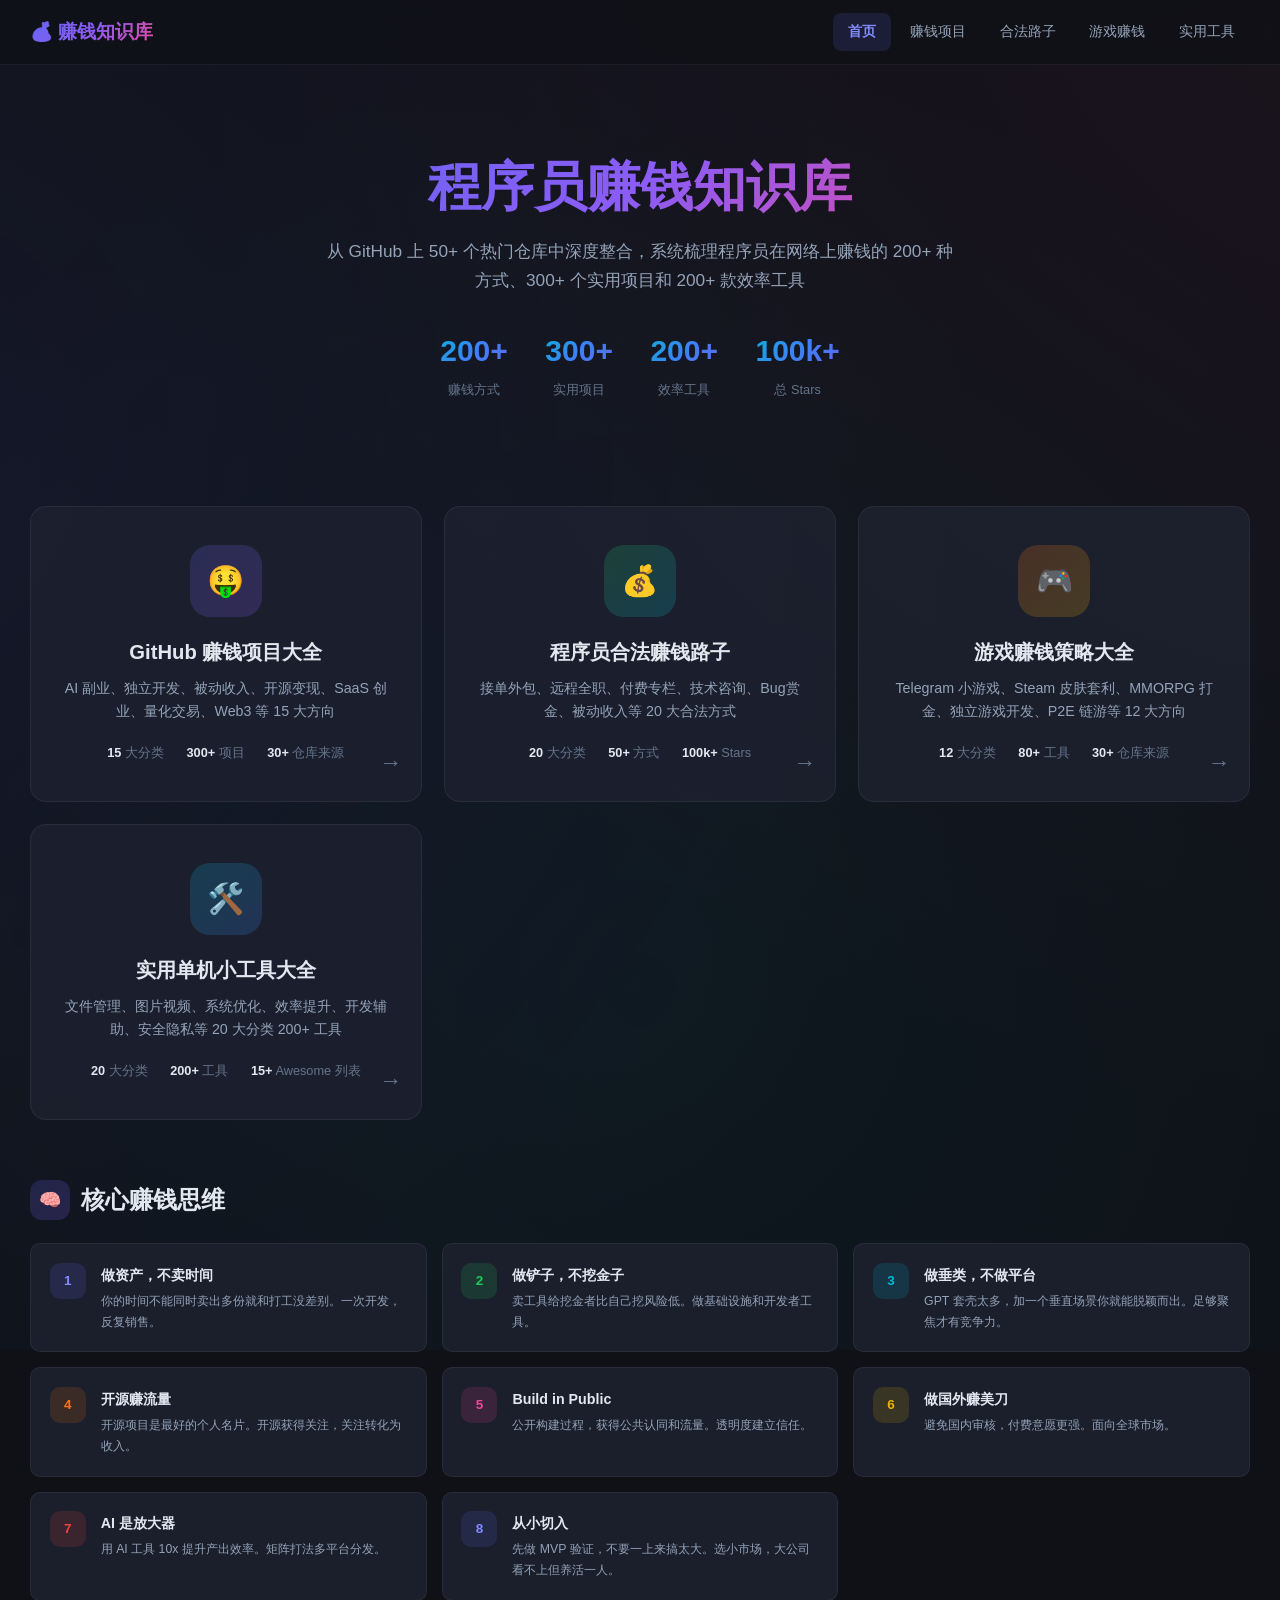
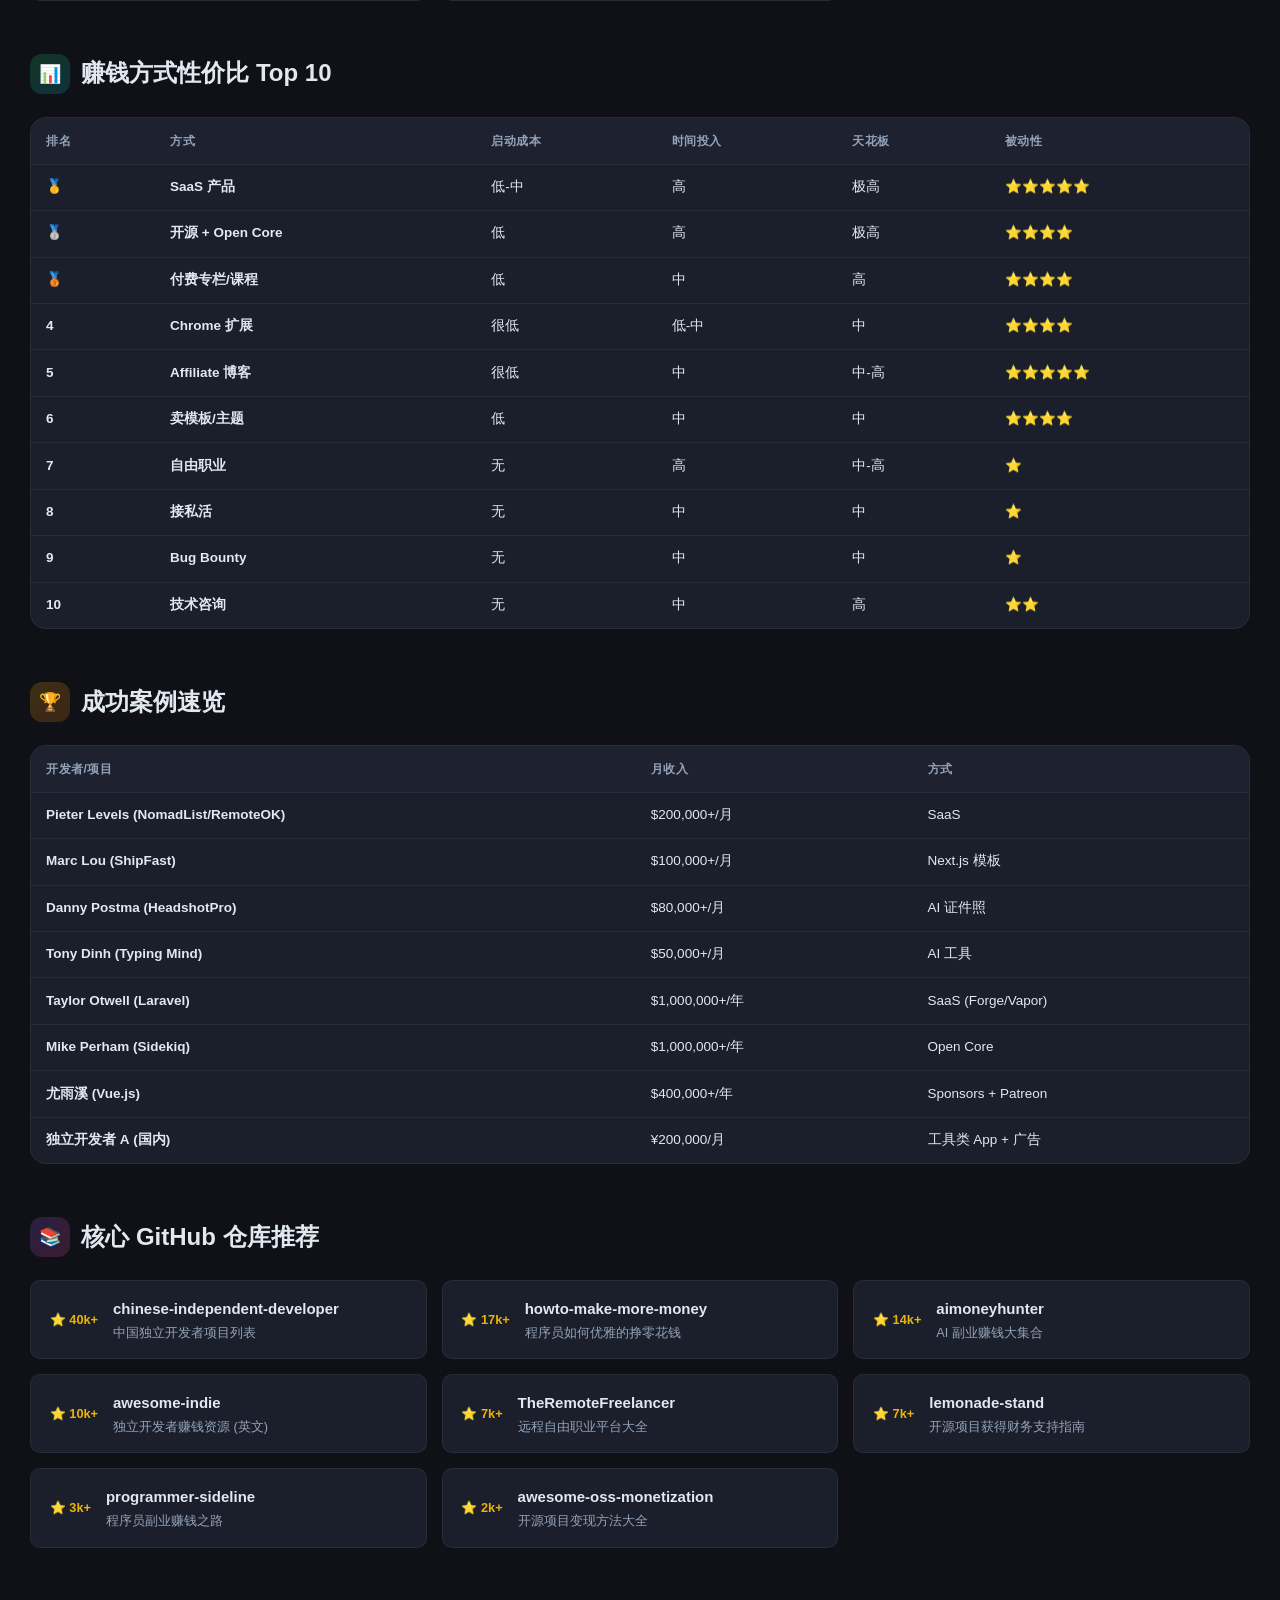
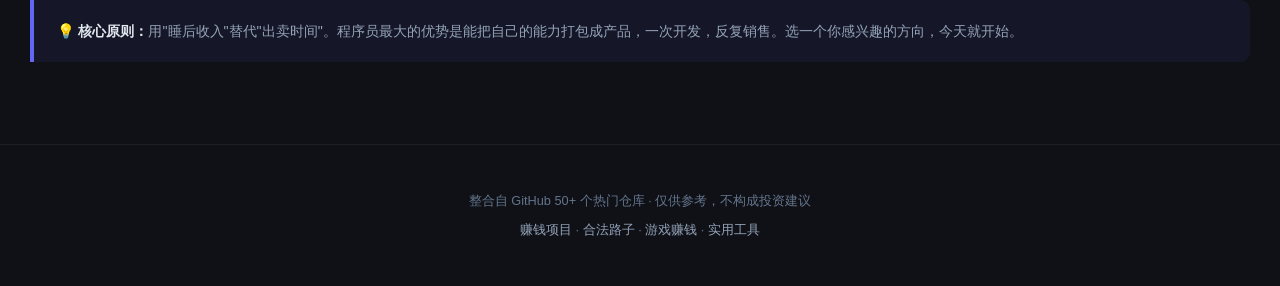
==== index.html @ 790253cb "feat: 程序员赚钱知识库 - 多页面HTML网站" ====
<!DOCTYPE html>
<html lang="zh-CN">
<head>
<meta charset="UTF-8">
<meta name="viewport" content="width=device-width, initial-scale=1.0">
<title>程序员赚钱知识库</title>
<link rel="stylesheet" href="style.css">
<style>
  .hero { padding: 6rem 2rem 4rem; }
  .hub-grid { display: grid; grid-template-columns: repeat(auto-fill, minmax(300px,1fr)); gap: 1.5rem; margin-top: 3rem; }
  .hub-card .hub-icon { transition: transform .3s; }
  .hub-card:hover .hub-icon { transform: scale(1.08) rotate(-3deg); }
  .overview-grid { display: grid; grid-template-columns: repeat(auto-fill, minmax(260px,1fr)); gap: 1rem; margin-top: 2rem; }
  .overview-item { background: var(--card); border:1px solid var(--border); border-radius: var(--radius-sm); padding: 1.25rem; }
  .overview-item h4 { font-size: 0.95rem; margin-bottom: 0.4rem; }
  .overview-item p { font-size: 0.85rem; color: var(--text2); }
  .principles { display: grid; grid-template-columns: repeat(auto-fill, minmax(300px,1fr)); gap: 1rem; margin-top: 1.5rem; }
  .principle { display: flex; gap: 1rem; align-items: flex-start; background: var(--card); border:1px solid var(--border); border-radius: var(--radius-sm); padding: 1.25rem; }
  .principle .num { width: 36px; height: 36px; border-radius: 10px; display: flex; align-items: center; justify-content: center; font-weight: 800; font-size: 0.9rem; flex-shrink: 0; }
  .principle h4 { font-size: 0.95rem; margin-bottom: 0.25rem; }
  .principle p { font-size: 0.82rem; color: var(--text2); }
  .repo-list { display: grid; grid-template-columns: repeat(auto-fill, minmax(360px,1fr)); gap: 1rem; margin-top: 1.5rem; }
  .repo-card { display: flex; gap: 1rem; align-items: center; background: var(--card); border:1px solid var(--border); border-radius: var(--radius-sm); padding: 1rem 1.25rem; transition: all .2s; }
  .repo-card:hover { border-color: rgba(99,102,241,0.2); background: var(--card-hover); }
  .repo-stars { font-weight: 700; color: var(--yellow); font-size: 0.85rem; white-space: nowrap; }
</style>
</head>
<body>

<!-- Nav -->
<nav class="nav">
  <div class="nav-inner">
    <a href="index.html" class="nav-logo">💰 赚钱知识库</a>
    <button class="menu-btn" onclick="document.querySelector('.nav-links').classList.toggle('open')">☰</button>
    <div class="nav-links">
      <a href="index.html" class="active">首页</a>
      <a href="projects.html">赚钱项目</a>
      <a href="legal.html">合法路子</a>
      <a href="games.html">游戏赚钱</a>
      <a href="tools.html">实用工具</a>
    </div>
  </div>
</nav>

<!-- Hero -->
<section class="hero">
  <h1>程序员赚钱知识库</h1>
  <p>从 GitHub 上 50+ 个热门仓库中深度整合，系统梳理程序员在网络上赚钱的 200+ 种方式、300+ 个实用项目和 200+ 款效率工具</p>
  <div class="stats">
    <div class="stat"><div class="stat-val">200+</div><div class="stat-label">赚钱方式</div></div>
    <div class="stat"><div class="stat-val">300+</div><div class="stat-label">实用项目</div></div>
    <div class="stat"><div class="stat-val">200+</div><div class="stat-label">效率工具</div></div>
    <div class="stat"><div class="stat-val">100k+</div><div class="stat-label">总 Stars</div></div>
  </div>
</section>

<!-- Hub Cards -->
<div class="container">
  <div class="hub-grid">
    <!-- Card 1 -->
    <a href="projects.html" style="text-decoration:none;color:inherit">
      <div class="hub-card">
        <div class="hub-icon" style="background:linear-gradient(135deg,rgba(99,102,241,0.2),rgba(139,92,246,0.2))">🤑</div>
        <h3>GitHub 赚钱项目大全</h3>
        <p>AI 副业、独立开发、被动收入、开源变现、SaaS 创业、量化交易、Web3 等 15 大方向</p>
        <div class="hub-stats">
          <div><span class="hub-stat-val">15</span> <span class="hub-stat-lbl">大分类</span></div>
          <div><span class="hub-stat-val">300+</span> <span class="hub-stat-lbl">项目</span></div>
          <div><span class="hub-stat-val">30+</span> <span class="hub-stat-lbl">仓库来源</span></div>
        </div>
        <div class="hub-arrow">→</div>
      </div>
    </a>
    <!-- Card 2 -->
    <a href="legal.html" style="text-decoration:none;color:inherit">
      <div class="hub-card">
        <div class="hub-icon" style="background:linear-gradient(135deg,rgba(34,197,94,0.2),rgba(6,182,212,0.2))">💰</div>
        <h3>程序员合法赚钱路子</h3>
        <p>接单外包、远程全职、付费专栏、技术咨询、Bug赏金、被动收入等 20 大合法方式</p>
        <div class="hub-stats">
          <div><span class="hub-stat-val">20</span> <span class="hub-stat-lbl">大分类</span></div>
          <div><span class="hub-stat-val">50+</span> <span class="hub-stat-lbl">方式</span></div>
          <div><span class="hub-stat-val">100k+</span> <span class="hub-stat-lbl">Stars</span></div>
        </div>
        <div class="hub-arrow">→</div>
      </div>
    </a>
    <!-- Card 3 -->
    <a href="games.html" style="text-decoration:none;color:inherit">
      <div class="hub-card">
        <div class="hub-icon" style="background:linear-gradient(135deg,rgba(249,115,22,0.2),rgba(234,179,8,0.2))">🎮</div>
        <h3>游戏赚钱策略大全</h3>
        <p>Telegram 小游戏、Steam 皮肤套利、MMORPG 打金、独立游戏开发、P2E 链游等 12 大方向</p>
        <div class="hub-stats">
          <div><span class="hub-stat-val">12</span> <span class="hub-stat-lbl">大分类</span></div>
          <div><span class="hub-stat-val">80+</span> <span class="hub-stat-lbl">工具</span></div>
          <div><span class="hub-stat-val">30+</span> <span class="hub-stat-lbl">仓库来源</span></div>
        </div>
        <div class="hub-arrow">→</div>
      </div>
    </a>
    <!-- Card 4 -->
    <a href="tools.html" style="text-decoration:none;color:inherit">
      <div class="hub-card">
        <div class="hub-icon" style="background:linear-gradient(135deg,rgba(6,182,212,0.2),rgba(59,130,246,0.2))">🛠️</div>
        <h3>实用单机小工具大全</h3>
        <p>文件管理、图片视频、系统优化、效率提升、开发辅助、安全隐私等 20 大分类 200+ 工具</p>
        <div class="hub-stats">
          <div><span class="hub-stat-val">20</span> <span class="hub-stat-lbl">大分类</span></div>
          <div><span class="hub-stat-val">200+</span> <span class="hub-stat-lbl">工具</span></div>
          <div><span class="hub-stat-val">15+</span> <span class="hub-stat-lbl">Awesome 列表</span></div>
        </div>
        <div class="hub-arrow">→</div>
      </div>
    </a>
  </div>

  <!-- Core Principles -->
  <section class="section" style="margin-top:4rem">
    <h2 class="section-title">
      <span class="icon" style="background:linear-gradient(135deg,rgba(99,102,241,0.2),rgba(139,92,246,0.2))">🧠</span>
      核心赚钱思维
    </h2>
    <div class="principles">
      <div class="principle">
        <div class="num" style="background:rgba(99,102,241,0.15);color:var(--accent2)">1</div>
        <div><h4>做资产，不卖时间</h4><p>你的时间不能同时卖出多份就和打工没差别。一次开发，反复销售。</p></div>
      </div>
      <div class="principle">
        <div class="num" style="background:rgba(34,197,94,0.15);color:var(--green)">2</div>
        <div><h4>做铲子，不挖金子</h4><p>卖工具给挖金者比自己挖风险低。做基础设施和开发者工具。</p></div>
      </div>
      <div class="principle">
        <div class="num" style="background:rgba(6,182,212,0.15);color:var(--cyan)">3</div>
        <div><h4>做垂类，不做平台</h4><p>GPT 套壳太多，加一个垂直场景你就能脱颖而出。足够聚焦才有竞争力。</p></div>
      </div>
      <div class="principle">
        <div class="num" style="background:rgba(249,115,22,0.15);color:var(--orange)">4</div>
        <div><h4>开源赚流量</h4><p>开源项目是最好的个人名片。开源获得关注，关注转化为收入。</p></div>
      </div>
      <div class="principle">
        <div class="num" style="background:rgba(236,72,153,0.15);color:var(--pink)">5</div>
        <div><h4>Build in Public</h4><p>公开构建过程，获得公共认同和流量。透明度建立信任。</p></div>
      </div>
      <div class="principle">
        <div class="num" style="background:rgba(234,179,8,0.15);color:var(--yellow)">6</div>
        <div><h4>做国外赚美刀</h4><p>避免国内审核，付费意愿更强。面向全球市场。</p></div>
      </div>
      <div class="principle">
        <div class="num" style="background:rgba(239,68,68,0.15);color:var(--red)">7</div>
        <div><h4>AI 是放大器</h4><p>用 AI 工具 10x 提升产出效率。矩阵打法多平台分发。</p></div>
      </div>
      <div class="principle">
        <div class="num" style="background:rgba(99,102,241,0.15);color:var(--accent2)">8</div>
        <div><h4>从小切入</h4><p>先做 MVP 验证，不要一上来搞太大。选小市场，大公司看不上但养活一人。</p></div>
      </div>
    </div>
  </section>

  <!-- Top Earning Methods -->
  <section class="section">
    <h2 class="section-title">
      <span class="icon" style="background:linear-gradient(135deg,rgba(34,197,94,0.2),rgba(6,182,212,0.2))">📊</span>
      赚钱方式性价比 Top 10
    </h2>
    <div class="table-wrap">
      <table>
        <thead><tr><th>排名</th><th>方式</th><th>启动成本</th><th>时间投入</th><th>天花板</th><th>被动性</th></tr></thead>
        <tbody>
          <tr><td>🥇</td><td><strong>SaaS 产品</strong></td><td>低-中</td><td>高</td><td>极高</td><td>⭐⭐⭐⭐⭐</td></tr>
          <tr><td>🥈</td><td><strong>开源 + Open Core</strong></td><td>低</td><td>高</td><td>极高</td><td>⭐⭐⭐⭐</td></tr>
          <tr><td>🥉</td><td><strong>付费专栏/课程</strong></td><td>低</td><td>中</td><td>高</td><td>⭐⭐⭐⭐</td></tr>
          <tr><td>4</td><td><strong>Chrome 扩展</strong></td><td>很低</td><td>低-中</td><td>中</td><td>⭐⭐⭐⭐</td></tr>
          <tr><td>5</td><td><strong>Affiliate 博客</strong></td><td>很低</td><td>中</td><td>中-高</td><td>⭐⭐⭐⭐⭐</td></tr>
          <tr><td>6</td><td><strong>卖模板/主题</strong></td><td>低</td><td>中</td><td>中</td><td>⭐⭐⭐⭐</td></tr>
          <tr><td>7</td><td><strong>自由职业</strong></td><td>无</td><td>高</td><td>中-高</td><td>⭐</td></tr>
          <tr><td>8</td><td><strong>接私活</strong></td><td>无</td><td>中</td><td>中</td><td>⭐</td></tr>
          <tr><td>9</td><td><strong>Bug Bounty</strong></td><td>无</td><td>中</td><td>中</td><td>⭐</td></tr>
          <tr><td>10</td><td><strong>技术咨询</strong></td><td>无</td><td>中</td><td>高</td><td>⭐⭐</td></tr>
        </tbody>
      </table>
    </div>
  </section>

  <!-- Success Cases -->
  <section class="section">
    <h2 class="section-title">
      <span class="icon" style="background:linear-gradient(135deg,rgba(234,179,8,0.2),rgba(249,115,22,0.2))">🏆</span>
      成功案例速览
    </h2>
    <div class="table-wrap">
      <table>
        <thead><tr><th>开发者/项目</th><th>月收入</th><th>方式</th></tr></thead>
        <tbody>
          <tr><td><strong>Pieter Levels</strong> (NomadList/RemoteOK)</td><td>$200,000+/月</td><td>SaaS</td></tr>
          <tr><td><strong>Marc Lou</strong> (ShipFast)</td><td>$100,000+/月</td><td>Next.js 模板</td></tr>
          <tr><td><strong>Danny Postma</strong> (HeadshotPro)</td><td>$80,000+/月</td><td>AI 证件照</td></tr>
          <tr><td><strong>Tony Dinh</strong> (Typing Mind)</td><td>$50,000+/月</td><td>AI 工具</td></tr>
          <tr><td><strong>Taylor Otwell</strong> (Laravel)</td><td>$1,000,000+/年</td><td>SaaS (Forge/Vapor)</td></tr>
          <tr><td><strong>Mike Perham</strong> (Sidekiq)</td><td>$1,000,000+/年</td><td>Open Core</td></tr>
          <tr><td><strong>尤雨溪</strong> (Vue.js)</td><td>$400,000+/年</td><td>Sponsors + Patreon</td></tr>
          <tr><td><strong>独立开发者 A</strong> (国内)</td><td>¥200,000/月</td><td>工具类 App + 广告</td></tr>
        </tbody>
      </table>
    </div>
  </section>

  <!-- Key Repos -->
  <section class="section">
    <h2 class="section-title">
      <span class="icon" style="background:linear-gradient(135deg,rgba(139,92,246,0.2),rgba(236,72,153,0.2))">📚</span>
      核心 GitHub 仓库推荐
    </h2>
    <div class="repo-list">
      <a href="https://github.com/1c7/chinese-independent-developer" target="_blank" class="repo-card" style="text-decoration:none;color:inherit">
        <span class="repo-stars">⭐ 40k+</span>
        <div><div class="fw-700">chinese-independent-developer</div><div class="text-sm" style="color:var(--text2)">中国独立开发者项目列表</div></div>
      </a>
      <a href="https://github.com/easychen/howto-make-more-money" target="_blank" class="repo-card" style="text-decoration:none;color:inherit">
        <span class="repo-stars">⭐ 17k+</span>
        <div><div class="fw-700">howto-make-more-money</div><div class="text-sm" style="color:var(--text2)">程序员如何优雅的挣零花钱</div></div>
      </a>
      <a href="https://github.com/bleedline/aimoneyhunter" target="_blank" class="repo-card" style="text-decoration:none;color:inherit">
        <span class="repo-stars">⭐ 14k+</span>
        <div><div class="fw-700">aimoneyhunter</div><div class="text-sm" style="color:var(--text2)">AI 副业赚钱大集合</div></div>
      </a>
      <a href="https://github.com/mezod/awesome-indie" target="_blank" class="repo-card" style="text-decoration:none;color:inherit">
        <span class="repo-stars">⭐ 10k+</span>
        <div><div class="fw-700">awesome-indie</div><div class="text-sm" style="color:var(--text2)">独立开发者赚钱资源 (英文)</div></div>
      </a>
      <a href="https://github.com/engineerapart/TheRemoteFreelancer" target="_blank" class="repo-card" style="text-decoration:none;color:inherit">
        <span class="repo-stars">⭐ 7k+</span>
        <div><div class="fw-700">TheRemoteFreelancer</div><div class="text-sm" style="color:var(--text2)">远程自由职业平台大全</div></div>
      </a>
      <a href="https://github.com/nayafia/lemonade-stand" target="_blank" class="repo-card" style="text-decoration:none;color:inherit">
        <span class="repo-stars">⭐ 7k+</span>
        <div><div class="fw-700">lemonade-stand</div><div class="text-sm" style="color:var(--text2)">开源项目获得财务支持指南</div></div>
      </a>
      <a href="https://github.com/CodingDocs/programmer-sideline" target="_blank" class="repo-card" style="text-decoration:none;color:inherit">
        <span class="repo-stars">⭐ 3k+</span>
        <div><div class="fw-700">programmer-sideline</div><div class="text-sm" style="color:var(--text2)">程序员副业赚钱之路</div></div>
      </a>
      <a href="https://github.com/PayDevs/awesome-oss-monetization" target="_blank" class="repo-card" style="text-decoration:none;color:inherit">
        <span class="repo-stars">⭐ 2k+</span>
        <div><div class="fw-700">awesome-oss-monetization</div><div class="text-sm" style="color:var(--text2)">开源项目变现方法大全</div></div>
      </a>
    </div>
  </section>

  <div class="tip">
    <strong>💡 核心原则：</strong>用"睡后收入"替代"出卖时间"。程序员最大的优势是能把自己的能力打包成产品，一次开发，反复销售。选一个你感兴趣的方向，今天就开始。
  </div>
</div>

<!-- Footer -->
<footer class="footer">
  <p>整合自 GitHub 50+ 个热门仓库 · 仅供参考，不构成投资建议</p>
  <p style="margin-top:0.5rem">
    <a href="projects.html">赚钱项目</a> · 
    <a href="legal.html">合法路子</a> · 
    <a href="games.html">游戏赚钱</a> · 
    <a href="tools.html">实用工具</a>
  </p>
</footer>

<!-- Back to top -->
<button class="back-top" id="backTop" onclick="window.scrollTo({top:0})">↑</button>
<script>
window.addEventListener('scroll', () => {
  document.getElementById('backTop').classList.toggle('show', window.scrollY > 300);
});
</script>
</body>
</html>
---- style.css ----
/* ===== Reset & Base ===== */
*, *::before, *::after { margin: 0; padding: 0; box-sizing: border-box; }
:root {
  --bg: #0f1117;
  --bg2: #161922;
  --bg3: #1e2230;
  --card: rgba(30, 34, 48, 0.85);
  --card-hover: rgba(40, 45, 65, 0.95);
  --border: rgba(255,255,255,0.06);
  --text: #e2e8f0;
  --text2: #94a3b8;
  --text3: #64748b;
  --accent: #6366f1;
  --accent2: #818cf8;
  --green: #22c55e;
  --yellow: #eab308;
  --orange: #f97316;
  --red: #ef4444;
  --pink: #ec4899;
  --cyan: #06b6d4;
  --gradient1: linear-gradient(135deg, #6366f1, #8b5cf6, #ec4899);
  --gradient2: linear-gradient(135deg, #06b6d4, #3b82f6, #6366f1);
  --gradient3: linear-gradient(135deg, #22c55e, #06b6d4);
  --gradient4: linear-gradient(135deg, #f97316, #eab308);
  --shadow: 0 4px 24px rgba(0,0,0,0.3);
  --radius: 16px;
  --radius-sm: 10px;
}
html { scroll-behavior: smooth; font-size: 15px; }
body {
  font-family: -apple-system, BlinkMacSystemFont, 'Segoe UI', 'PingFang SC', 'Microsoft YaHei', sans-serif;
  background: var(--bg);
  color: var(--text);
  line-height: 1.7;
  min-height: 100vh;
}
a { color: var(--accent2); text-decoration: none; transition: color .2s; }
a:hover { color: #a5b4fc; }

/* ===== Background Effect ===== */
body::before {
  content: '';
  position: fixed;
  top: -50%; left: -50%;
  width: 200%; height: 200%;
  background: radial-gradient(circle at 20% 50%, rgba(99,102,241,0.08) 0%, transparent 50%),
              radial-gradient(circle at 80% 20%, rgba(236,72,153,0.06) 0%, transparent 50%),
              radial-gradient(circle at 50% 80%, rgba(6,182,212,0.05) 0%, transparent 50%);
  z-index: -1;
  animation: bgShift 30s ease-in-out infinite alternate;
}
@keyframes bgShift { to { transform: translate(5%, 3%); } }

/* ===== Nav ===== */
.nav {
  position: sticky; top: 0; z-index: 100;
  background: rgba(15, 17, 23, 0.8);
  backdrop-filter: blur(20px);
  border-bottom: 1px solid var(--border);
  padding: 0 2rem;
}
.nav-inner {
  max-width: 1280px; margin: 0 auto;
  display: flex; align-items: center;
  justify-content: space-between;
  height: 64px;
}
.nav-logo {
  font-size: 1.25rem; font-weight: 800;
  background: var(--gradient1);
  -webkit-background-clip: text;
  -webkit-text-fill-color: transparent;
  background-clip: text;
}
.nav-links { display: flex; gap: 0.25rem; }
.nav-links a {
  padding: 0.5rem 1rem;
  border-radius: 8px;
  font-size: 0.9rem;
  color: var(--text2);
  transition: all .2s;
  white-space: nowrap;
}
.nav-links a:hover, .nav-links a.active {
  color: var(--text);
  background: rgba(99,102,241,0.15);
}
.nav-links a.active { color: var(--accent2); font-weight: 600; }
.menu-btn { display: none; background: none; border: none; color: var(--text); font-size: 1.5rem; cursor: pointer; }
@media (max-width: 768px) {
  .menu-btn { display: block; }
  .nav-links {
    display: none; position: absolute; top: 64px; left: 0; right: 0;
    flex-direction: column; background: var(--bg2); padding: 1rem; gap: 0.25rem;
    border-bottom: 1px solid var(--border);
  }
  .nav-links.open { display: flex; }
}

/* ===== Hero ===== */
.hero {
  text-align: center;
  padding: 5rem 2rem 3rem;
  max-width: 900px; margin: 0 auto;
}
.hero h1 {
  font-size: clamp(2rem, 5vw, 3.5rem);
  font-weight: 900;
  line-height: 1.2;
  background: var(--gradient1);
  -webkit-background-clip: text;
  -webkit-text-fill-color: transparent;
  background-clip: text;
  margin-bottom: 1.25rem;
}
.hero p { font-size: 1.15rem; color: var(--text2); max-width: 640px; margin: 0 auto; }
.hero .stats {
  display: flex; justify-content: center; gap: 2.5rem;
  margin-top: 2rem; flex-wrap: wrap;
}
.hero .stat { text-align: center; }
.hero .stat-val {
  font-size: 2rem; font-weight: 800;
  background: var(--gradient2);
  -webkit-background-clip: text;
  -webkit-text-fill-color: transparent;
  background-clip: text;
}
.hero .stat-label { font-size: 0.85rem; color: var(--text3); margin-top: 0.2rem; }

/* ===== Container ===== */
.container { max-width: 1280px; margin: 0 auto; padding: 0 2rem 4rem; }

/* ===== Section ===== */
.section { margin-bottom: 3.5rem; }
.section-title {
  font-size: 1.6rem; font-weight: 800;
  margin-bottom: 1.5rem;
  display: flex; align-items: center; gap: 0.75rem;
}
.section-title .icon {
  width: 40px; height: 40px;
  border-radius: 12px;
  display: flex; align-items: center; justify-content: center;
  font-size: 1.2rem;
  flex-shrink: 0;
}

/* ===== Cards Grid ===== */
.cards { display: grid; gap: 1.25rem; }
.cards-2 { grid-template-columns: repeat(auto-fill, minmax(320px, 1fr)); }
.cards-3 { grid-template-columns: repeat(auto-fill, minmax(280px, 1fr)); }
.cards-4 { grid-template-columns: repeat(auto-fill, minmax(240px, 1fr)); }

.card {
  background: var(--card);
  border: 1px solid var(--border);
  border-radius: var(--radius);
  padding: 1.5rem;
  transition: all .3s;
  position: relative;
  overflow: hidden;
}
.card::before {
  content: '';
  position: absolute; top: 0; left: 0; right: 0;
  height: 3px;
  background: var(--gradient1);
  opacity: 0;
  transition: opacity .3s;
}
.card:hover {
  background: var(--card-hover);
  border-color: rgba(99,102,241,0.2);
  transform: translateY(-2px);
  box-shadow: var(--shadow);
}
.card:hover::before { opacity: 1; }
.card-title { font-size: 1.1rem; font-weight: 700; margin-bottom: 0.5rem; }
.card-desc { font-size: 0.9rem; color: var(--text2); line-height: 1.6; }
.card-footer { margin-top: 1rem; display: flex; gap: 0.5rem; flex-wrap: wrap; }

/* ===== Hub Cards (index) ===== */
.hub-card {
  background: var(--card);
  border: 1px solid var(--border);
  border-radius: var(--radius);
  padding: 2.5rem 2rem;
  text-align: center;
  transition: all .35s;
  position: relative;
  overflow: hidden;
  cursor: pointer;
}
.hub-card:hover {
  transform: translateY(-6px);
  box-shadow: 0 12px 40px rgba(0,0,0,0.4);
  border-color: rgba(99,102,241,0.3);
}
.hub-card .hub-icon {
  width: 72px; height: 72px;
  border-radius: 20px;
  display: flex; align-items: center; justify-content: center;
  font-size: 2rem; margin: 0 auto 1.25rem;
}
.hub-card h3 { font-size: 1.35rem; font-weight: 800; margin-bottom: 0.5rem; }
.hub-card p { color: var(--text2); font-size: 0.95rem; line-height: 1.6; }
.hub-card .hub-stats {
  display: flex; justify-content: center; gap: 1.5rem;
  margin-top: 1.25rem; font-size: 0.85rem;
}
.hub-card .hub-stat-val { font-weight: 700; color: var(--text); }
.hub-card .hub-stat-lbl { color: var(--text3); }
.hub-card .hub-arrow {
  position: absolute; bottom: 1.25rem; right: 1.25rem;
  font-size: 1.5rem; color: var(--text3);
  transition: all .3s;
}
.hub-card:hover .hub-arrow { color: var(--accent2); transform: translateX(4px); }

/* ===== Tags/Badges ===== */
.tag {
  display: inline-block;
  padding: 0.2rem 0.65rem;
  border-radius: 6px;
  font-size: 0.75rem;
  font-weight: 600;
  background: rgba(99,102,241,0.15);
  color: var(--accent2);
}
.tag-green { background: rgba(34,197,94,0.15); color: var(--green); }
.tag-yellow { background: rgba(234,179,8,0.15); color: var(--yellow); }
.tag-orange { background: rgba(249,115,22,0.15); color: var(--orange); }
.tag-red { background: rgba(239,68,68,0.15); color: var(--red); }
.tag-pink { background: rgba(236,72,153,0.15); color: var(--pink); }
.tag-cyan { background: rgba(6,182,212,0.15); color: var(--cyan); }

/* ===== Tables ===== */
.table-wrap {
  overflow-x: auto;
  border-radius: var(--radius);
  border: 1px solid var(--border);
  background: var(--card);
}
table { width: 100%; border-collapse: collapse; font-size: 0.9rem; }
thead { background: var(--bg3); }
th {
  padding: 0.85rem 1rem;
  text-align: left;
  font-weight: 700;
  font-size: 0.8rem;
  text-transform: uppercase;
  letter-spacing: 0.5px;
  color: var(--text2);
  white-space: nowrap;
}
td { padding: 0.75rem 1rem; border-top: 1px solid var(--border); }
tr:hover { background: rgba(99,102,241,0.04); }
td:first-child { font-weight: 600; }

/* ===== Tip Box ===== */
.tip {
  background: rgba(99,102,241,0.08);
  border-left: 4px solid var(--accent);
  border-radius: 0 var(--radius-sm) var(--radius-sm) 0;
  padding: 1.25rem 1.5rem;
  margin: 1.5rem 0;
  font-size: 0.95rem;
  color: var(--text2);
}
.tip strong { color: var(--text); }
.tip-green { background: rgba(34,197,94,0.08); border-color: var(--green); }
.tip-yellow { background: rgba(234,179,8,0.08); border-color: var(--yellow); }
.tip-red { background: rgba(239,68,68,0.08); border-color: var(--red); }

/* ===== Flow / Steps ===== */
.flow {
  background: var(--card);
  border: 1px solid var(--border);
  border-radius: var(--radius);
  padding: 1.5rem 2rem;
  font-family: 'Courier New', monospace;
  font-size: 0.9rem;
  color: var(--cyan);
  line-height: 2;
  overflow-x: auto;
  white-space: pre;
}

/* ===== Back to Top ===== */
.back-top {
  position: fixed; bottom: 2rem; right: 2rem;
  width: 48px; height: 48px;
  border-radius: 50%;
  background: var(--accent);
  color: #fff;
  display: flex; align-items: center; justify-content: center;
  font-size: 1.25rem;
  cursor: pointer;
  opacity: 0; visibility: hidden;
  transition: all .3s;
  z-index: 99;
  border: none;
  box-shadow: 0 4px 16px rgba(99,102,241,0.4);
}
.back-top.show { opacity: 1; visibility: visible; }
.back-top:hover { transform: translateY(-3px); }

/* ===== Footer ===== */
.footer {
  text-align: center;
  padding: 3rem 2rem;
  border-top: 1px solid var(--border);
  color: var(--text3);
  font-size: 0.85rem;
}
.footer a { color: var(--text2); }

/* ===== TOC Sidebar ===== */
.page-layout { display: flex; gap: 2rem; max-width: 1400px; margin: 0 auto; padding: 2rem; }
.toc-sidebar {
  width: 260px; flex-shrink: 0;
  position: sticky; top: 80px; align-self: flex-start;
  max-height: calc(100vh - 100px);
  overflow-y: auto;
  padding-right: 1rem;
}
.toc-sidebar::-webkit-scrollbar { width: 3px; }
.toc-sidebar::-webkit-scrollbar-thumb { background: var(--border); border-radius: 3px; }
.toc-title { font-size: 0.8rem; font-weight: 700; color: var(--text3); text-transform: uppercase; letter-spacing: 1px; margin-bottom: 1rem; }
.toc-sidebar a {
  display: block;
  padding: 0.35rem 0.75rem;
  font-size: 0.85rem;
  color: var(--text3);
  border-left: 2px solid transparent;
  transition: all .2s;
  margin-bottom: 2px;
}
.toc-sidebar a:hover, .toc-sidebar a.active {
  color: var(--accent2);
  border-left-color: var(--accent);
  background: rgba(99,102,241,0.05);
}
.page-main { flex: 1; min-width: 0; }
@media (max-width: 1024px) {
  .page-layout { flex-direction: column; }
  .toc-sidebar { display: none; }
}

/* ===== Utility ===== */
.mt-1 { margin-top: 0.5rem; }
.mt-2 { margin-top: 1rem; }
.mt-3 { margin-top: 1.5rem; }
.mb-2 { margin-bottom: 1rem; }
.text-center { text-align: center; }
.text-sm { font-size: 0.85rem; }
.text-xs { font-size: 0.75rem; }
.fw-700 { font-weight: 700; }
.flex-center { display: flex; align-items: center; justify-content: center; }
.gap-1 { gap: 0.5rem; }
.inline-flex { display: inline-flex; align-items: center; gap: 0.4rem; }
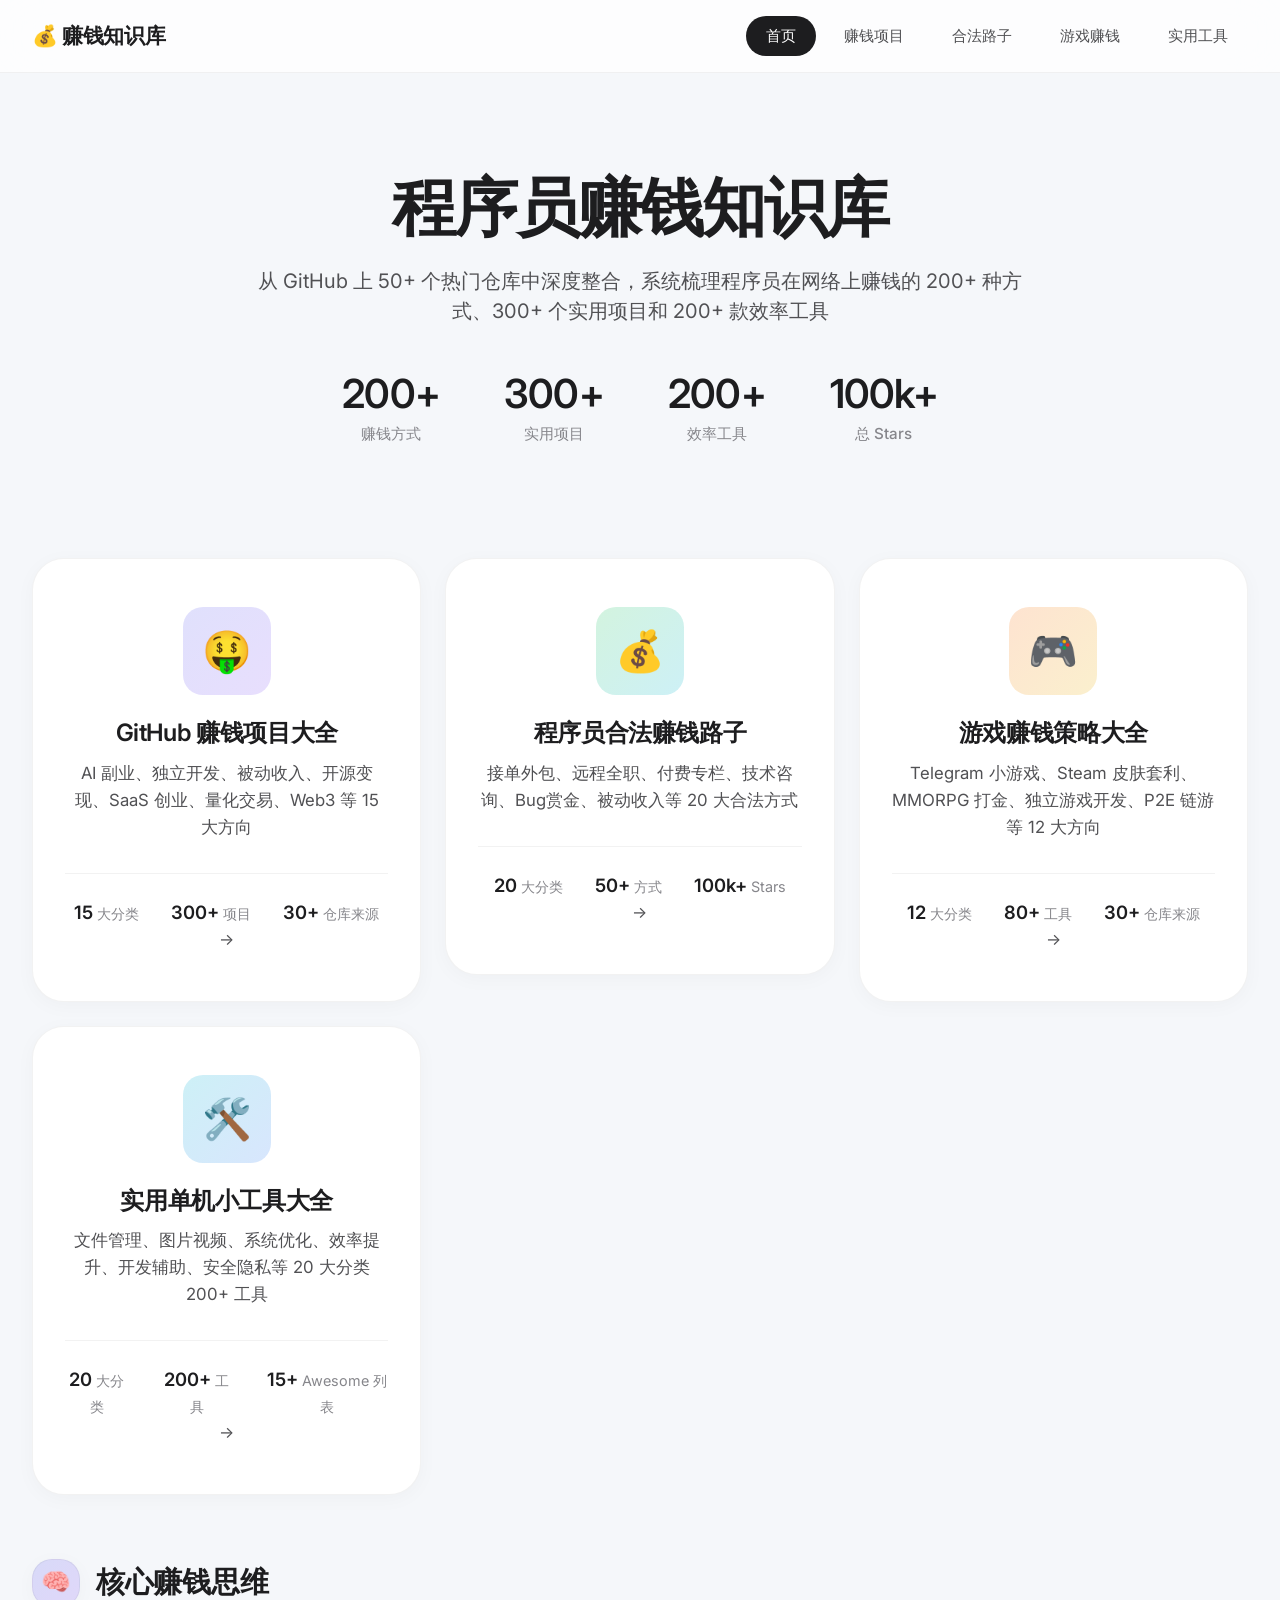
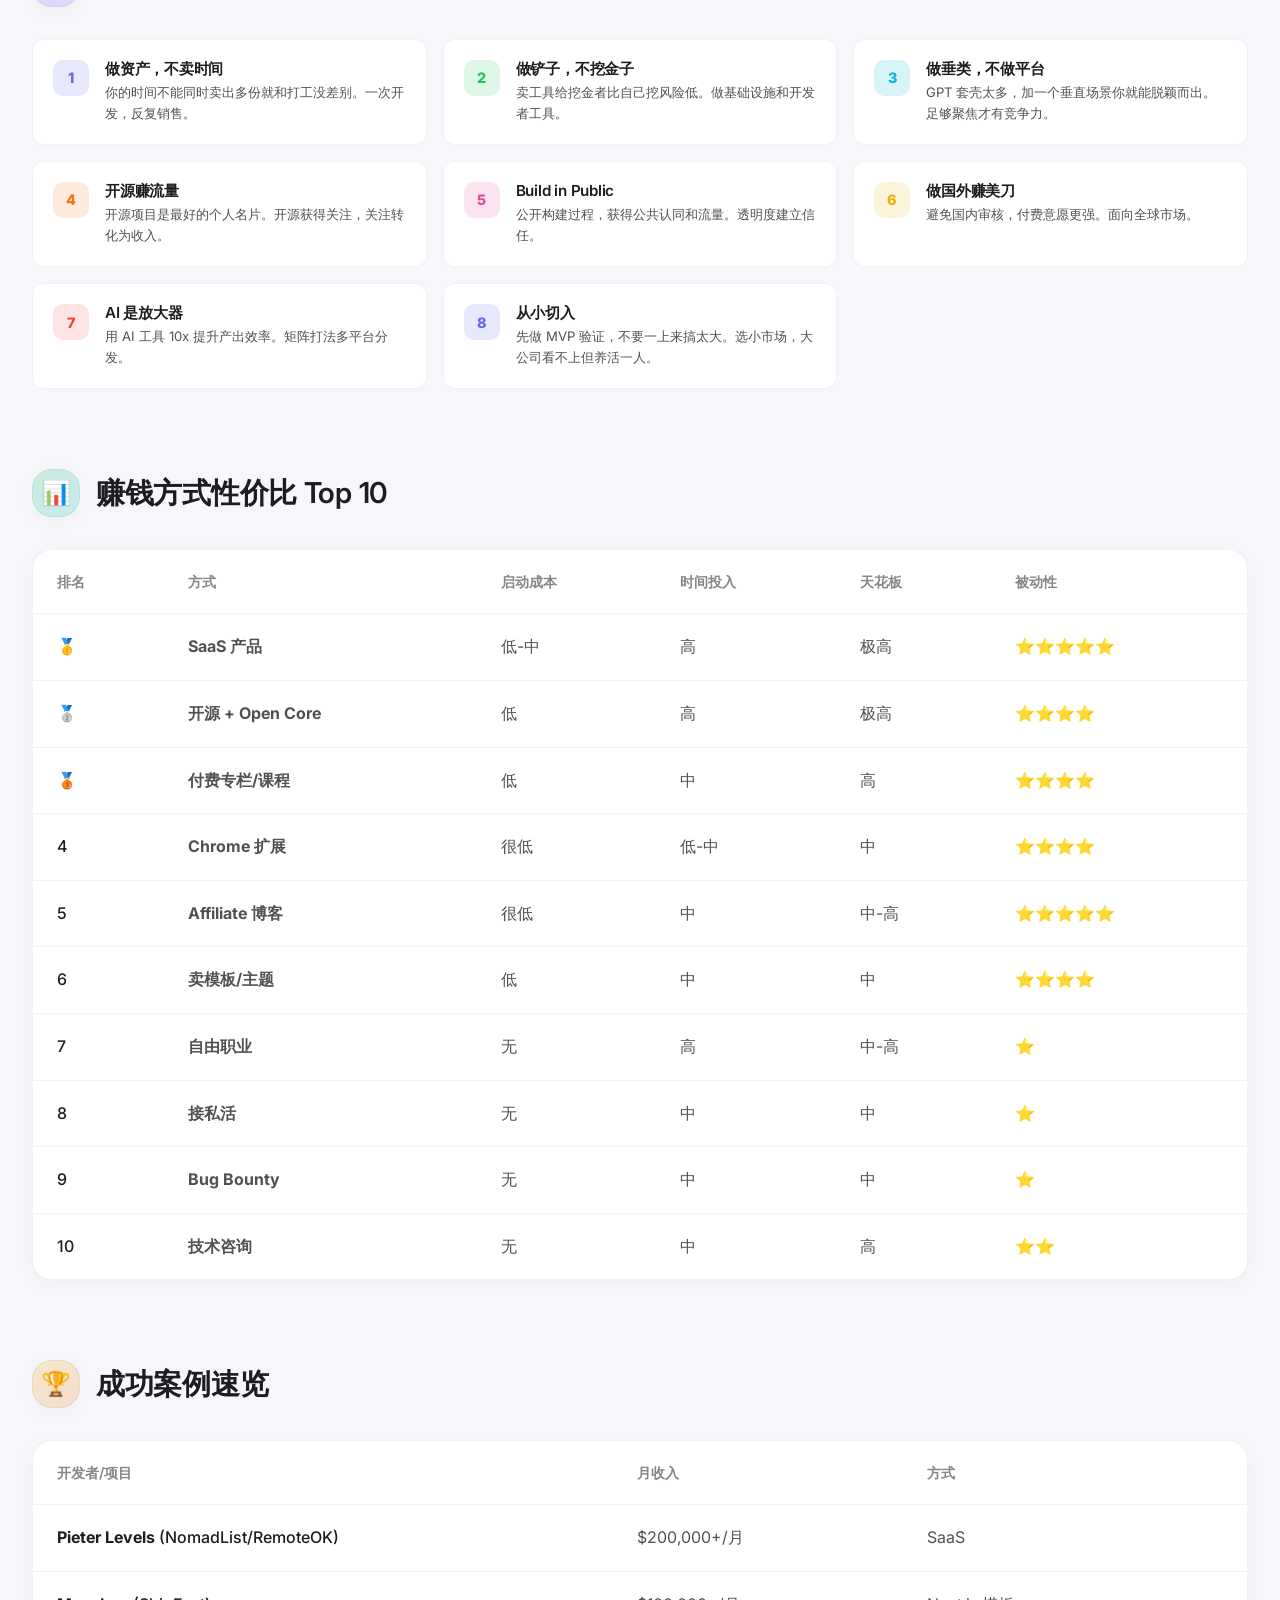
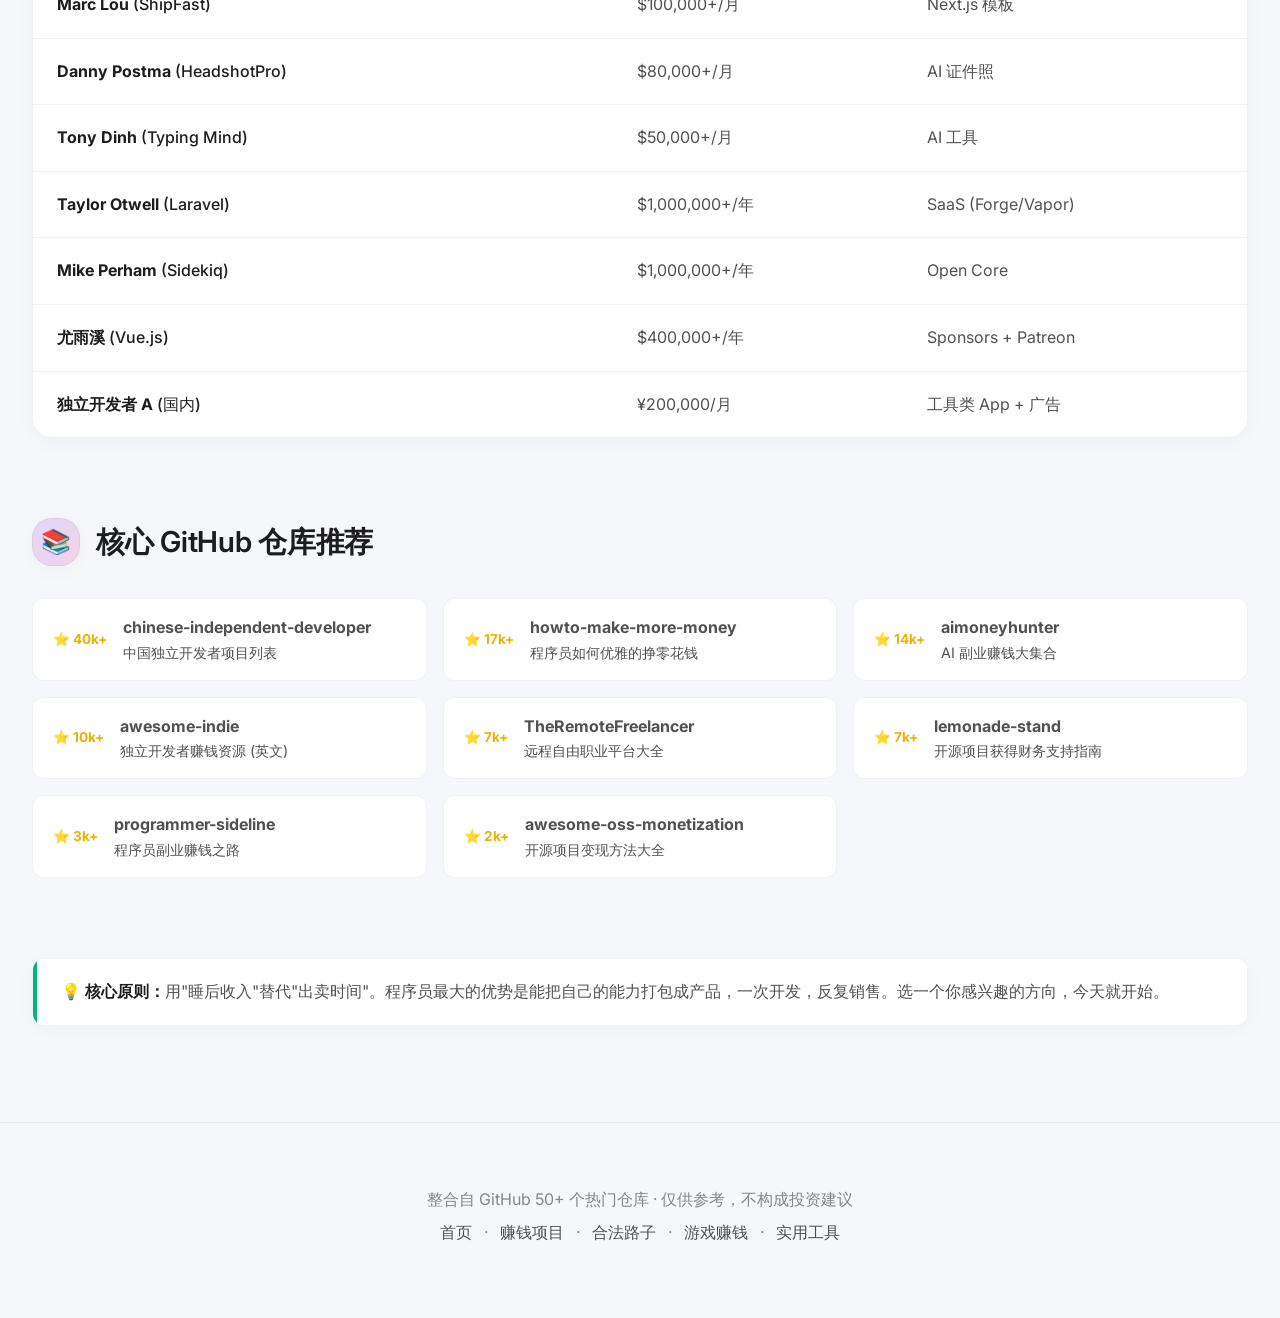
==== commit fd913d5d: "refactor: 提取共享 main.js, 移除内联样式/脚本, 修复 CSS 变量, 统一 footer" ====
--- a/index.html
+++ b/index.html
@@ -1,274 +1,446 @@
 <!DOCTYPE html>
 <html lang="zh-CN">
+
 <head>
-<meta charset="UTF-8">
-<meta name="viewport" content="width=device-width, initial-scale=1.0">
-<title>程序员赚钱知识库</title>
-<link rel="stylesheet" href="style.css">
-<style>
-  .hero { padding: 6rem 2rem 4rem; }
-  .hub-grid { display: grid; grid-template-columns: repeat(auto-fill, minmax(300px,1fr)); gap: 1.5rem; margin-top: 3rem; }
-  .hub-card .hub-icon { transition: transform .3s; }
-  .hub-card:hover .hub-icon { transform: scale(1.08) rotate(-3deg); }
-  .overview-grid { display: grid; grid-template-columns: repeat(auto-fill, minmax(260px,1fr)); gap: 1rem; margin-top: 2rem; }
-  .overview-item { background: var(--card); border:1px solid var(--border); border-radius: var(--radius-sm); padding: 1.25rem; }
-  .overview-item h4 { font-size: 0.95rem; margin-bottom: 0.4rem; }
-  .overview-item p { font-size: 0.85rem; color: var(--text2); }
-  .principles { display: grid; grid-template-columns: repeat(auto-fill, minmax(300px,1fr)); gap: 1rem; margin-top: 1.5rem; }
-  .principle { display: flex; gap: 1rem; align-items: flex-start; background: var(--card); border:1px solid var(--border); border-radius: var(--radius-sm); padding: 1.25rem; }
-  .principle .num { width: 36px; height: 36px; border-radius: 10px; display: flex; align-items: center; justify-content: center; font-weight: 800; font-size: 0.9rem; flex-shrink: 0; }
-  .principle h4 { font-size: 0.95rem; margin-bottom: 0.25rem; }
-  .principle p { font-size: 0.82rem; color: var(--text2); }
-  .repo-list { display: grid; grid-template-columns: repeat(auto-fill, minmax(360px,1fr)); gap: 1rem; margin-top: 1.5rem; }
-  .repo-card { display: flex; gap: 1rem; align-items: center; background: var(--card); border:1px solid var(--border); border-radius: var(--radius-sm); padding: 1rem 1.25rem; transition: all .2s; }
-  .repo-card:hover { border-color: rgba(99,102,241,0.2); background: var(--card-hover); }
-  .repo-stars { font-weight: 700; color: var(--yellow); font-size: 0.85rem; white-space: nowrap; }
-</style>
+  <meta charset="UTF-8">
+  <meta name="viewport" content="width=device-width, initial-scale=1.0">
+  <title>程序员赚钱知识库</title>
+  <link rel="stylesheet" href="style.css">
 </head>
+
 <body>
 
-<!-- Nav -->
-<nav class="nav">
-  <div class="nav-inner">
-    <a href="index.html" class="nav-logo">💰 赚钱知识库</a>
-    <button class="menu-btn" onclick="document.querySelector('.nav-links').classList.toggle('open')">☰</button>
-    <div class="nav-links">
-      <a href="index.html" class="active">首页</a>
-      <a href="projects.html">赚钱项目</a>
-      <a href="legal.html">合法路子</a>
-      <a href="games.html">游戏赚钱</a>
-      <a href="tools.html">实用工具</a>
+  <!-- Nav -->
+  <nav class="nav">
+    <div class="nav-inner">
+      <a href="index.html" class="nav-logo">💰 赚钱知识库</a>
+      <button class="menu-btn" onclick="document.querySelector('.nav-links').classList.toggle('open')">☰</button>
+      <div class="nav-links">
+        <a href="index.html" class="active">首页</a>
+        <a href="projects.html">赚钱项目</a>
+        <a href="legal.html">合法路子</a>
+        <a href="games.html">游戏赚钱</a>
+        <a href="tools.html">实用工具</a>
+      </div>
+    </div>
+  </nav>
+
+  <!-- Hero -->
+  <section class="hero">
+    <h1>程序员赚钱知识库</h1>
+    <p>从 GitHub 上 50+ 个热门仓库中深度整合，系统梳理程序员在网络上赚钱的 200+ 种方式、300+ 个实用项目和 200+ 款效率工具</p>
+    <div class="stats">
+      <div class="stat">
+        <div class="stat-val">200+</div>
+        <div class="stat-label">赚钱方式</div>
+      </div>
+      <div class="stat">
+        <div class="stat-val">300+</div>
+        <div class="stat-label">实用项目</div>
+      </div>
+      <div class="stat">
+        <div class="stat-val">200+</div>
+        <div class="stat-label">效率工具</div>
+      </div>
+      <div class="stat">
+        <div class="stat-val">100k+</div>
+        <div class="stat-label">总 Stars</div>
+      </div>
+    </div>
+  </section>
+
+  <!-- Hub Cards -->
+  <div class="container">
+    <div class="hub-grid">
+      <!-- Card 1 -->
+      <a href="projects.html" style="text-decoration:none;color:inherit">
+        <div class="hub-card">
+          <div class="hub-icon" style="background:linear-gradient(135deg,rgba(99,102,241,0.2),rgba(139,92,246,0.2))">🤑
+          </div>
+          <h3>GitHub 赚钱项目大全</h3>
+          <p>AI 副业、独立开发、被动收入、开源变现、SaaS 创业、量化交易、Web3 等 15 大方向</p>
+          <div class="hub-stats">
+            <div><span class="hub-stat-val">15</span> <span class="hub-stat-lbl">大分类</span></div>
+            <div><span class="hub-stat-val">300+</span> <span class="hub-stat-lbl">项目</span></div>
+            <div><span class="hub-stat-val">30+</span> <span class="hub-stat-lbl">仓库来源</span></div>
+          </div>
+          <div class="hub-arrow">→</div>
+        </div>
+      </a>
+      <!-- Card 2 -->
+      <a href="legal.html" style="text-decoration:none;color:inherit">
+        <div class="hub-card">
+          <div class="hub-icon" style="background:linear-gradient(135deg,rgba(34,197,94,0.2),rgba(6,182,212,0.2))">💰
+          </div>
+          <h3>程序员合法赚钱路子</h3>
+          <p>接单外包、远程全职、付费专栏、技术咨询、Bug赏金、被动收入等 20 大合法方式</p>
+          <div class="hub-stats">
+            <div><span class="hub-stat-val">20</span> <span class="hub-stat-lbl">大分类</span></div>
+            <div><span class="hub-stat-val">50+</span> <span class="hub-stat-lbl">方式</span></div>
+            <div><span class="hub-stat-val">100k+</span> <span class="hub-stat-lbl">Stars</span></div>
+          </div>
+          <div class="hub-arrow">→</div>
+        </div>
+      </a>
+      <!-- Card 3 -->
+      <a href="games.html" style="text-decoration:none;color:inherit">
+        <div class="hub-card">
+          <div class="hub-icon" style="background:linear-gradient(135deg,rgba(249,115,22,0.2),rgba(234,179,8,0.2))">🎮
+          </div>
+          <h3>游戏赚钱策略大全</h3>
+          <p>Telegram 小游戏、Steam 皮肤套利、MMORPG 打金、独立游戏开发、P2E 链游等 12 大方向</p>
+          <div class="hub-stats">
+            <div><span class="hub-stat-val">12</span> <span class="hub-stat-lbl">大分类</span></div>
+            <div><span class="hub-stat-val">80+</span> <span class="hub-stat-lbl">工具</span></div>
+            <div><span class="hub-stat-val">30+</span> <span class="hub-stat-lbl">仓库来源</span></div>
+          </div>
+          <div class="hub-arrow">→</div>
+        </div>
+      </a>
+      <!-- Card 4 -->
+      <a href="tools.html" style="text-decoration:none;color:inherit">
+        <div class="hub-card">
+          <div class="hub-icon" style="background:linear-gradient(135deg,rgba(6,182,212,0.2),rgba(59,130,246,0.2))">🛠️
+          </div>
+          <h3>实用单机小工具大全</h3>
+          <p>文件管理、图片视频、系统优化、效率提升、开发辅助、安全隐私等 20 大分类 200+ 工具</p>
+          <div class="hub-stats">
+            <div><span class="hub-stat-val">20</span> <span class="hub-stat-lbl">大分类</span></div>
+            <div><span class="hub-stat-val">200+</span> <span class="hub-stat-lbl">工具</span></div>
+            <div><span class="hub-stat-val">15+</span> <span class="hub-stat-lbl">Awesome 列表</span></div>
+          </div>
+          <div class="hub-arrow">→</div>
+        </div>
+      </a>
+    </div>
+
+    <!-- Core Principles -->
+    <section class="section" style="margin-top:4rem">
+      <h2 class="section-title">
+        <span class="icon"
+          style="background:linear-gradient(135deg,rgba(99,102,241,0.2),rgba(139,92,246,0.2))">🧠</span>
+        核心赚钱思维
+      </h2>
+      <div class="principles">
+        <div class="principle">
+          <div class="num" style="background:rgba(99,102,241,0.15);color:var(--color-indigo)">1</div>
+          <div>
+            <h4>做资产，不卖时间</h4>
+            <p>你的时间不能同时卖出多份就和打工没差别。一次开发，反复销售。</p>
+          </div>
+        </div>
+        <div class="principle">
+          <div class="num" style="background:rgba(34,197,94,0.15);color:var(--color-green)">2</div>
+          <div>
+            <h4>做铲子，不挖金子</h4>
+            <p>卖工具给挖金者比自己挖风险低。做基础设施和开发者工具。</p>
+          </div>
+        </div>
+        <div class="principle">
+          <div class="num" style="background:rgba(6,182,212,0.15);color:var(--color-cyan)">3</div>
+          <div>
+            <h4>做垂类，不做平台</h4>
+            <p>GPT 套壳太多，加一个垂直场景你就能脱颖而出。足够聚焦才有竞争力。</p>
+          </div>
+        </div>
+        <div class="principle">
+          <div class="num" style="background:rgba(249,115,22,0.15);color:var(--color-orange)">4</div>
+          <div>
+            <h4>开源赚流量</h4>
+            <p>开源项目是最好的个人名片。开源获得关注，关注转化为收入。</p>
+          </div>
+        </div>
+        <div class="principle">
+          <div class="num" style="background:rgba(236,72,153,0.15);color:var(--color-pink)">5</div>
+          <div>
+            <h4>Build in Public</h4>
+            <p>公开构建过程，获得公共认同和流量。透明度建立信任。</p>
+          </div>
+        </div>
+        <div class="principle">
+          <div class="num" style="background:rgba(234,179,8,0.15);color:var(--color-yellow)">6</div>
+          <div>
+            <h4>做国外赚美刀</h4>
+            <p>避免国内审核，付费意愿更强。面向全球市场。</p>
+          </div>
+        </div>
+        <div class="principle">
+          <div class="num" style="background:rgba(239,68,68,0.15);color:var(--color-red)">7</div>
+          <div>
+            <h4>AI 是放大器</h4>
+            <p>用 AI 工具 10x 提升产出效率。矩阵打法多平台分发。</p>
+          </div>
+        </div>
+        <div class="principle">
+          <div class="num" style="background:rgba(99,102,241,0.15);color:var(--color-indigo)">8</div>
+          <div>
+            <h4>从小切入</h4>
+            <p>先做 MVP 验证，不要一上来搞太大。选小市场，大公司看不上但养活一人。</p>
+          </div>
+        </div>
+      </div>
+    </section>
+
+    <!-- Top Earning Methods -->
+    <section class="section">
+      <h2 class="section-title">
+        <span class="icon" style="background:linear-gradient(135deg,rgba(34,197,94,0.2),rgba(6,182,212,0.2))">📊</span>
+        赚钱方式性价比 Top 10
+      </h2>
+      <div class="table-wrap">
+        <table>
+          <thead>
+            <tr>
+              <th>排名</th>
+              <th>方式</th>
+              <th>启动成本</th>
+              <th>时间投入</th>
+              <th>天花板</th>
+              <th>被动性</th>
+            </tr>
+          </thead>
+          <tbody>
+            <tr>
+              <td>🥇</td>
+              <td><strong>SaaS 产品</strong></td>
+              <td>低-中</td>
+              <td>高</td>
+              <td>极高</td>
+              <td>⭐⭐⭐⭐⭐</td>
+            </tr>
+            <tr>
+              <td>🥈</td>
+              <td><strong>开源 + Open Core</strong></td>
+              <td>低</td>
+              <td>高</td>
+              <td>极高</td>
+              <td>⭐⭐⭐⭐</td>
+            </tr>
+            <tr>
+              <td>🥉</td>
+              <td><strong>付费专栏/课程</strong></td>
+              <td>低</td>
+              <td>中</td>
+              <td>高</td>
+              <td>⭐⭐⭐⭐</td>
+            </tr>
+            <tr>
+              <td>4</td>
+              <td><strong>Chrome 扩展</strong></td>
+              <td>很低</td>
+              <td>低-中</td>
+              <td>中</td>
+              <td>⭐⭐⭐⭐</td>
+            </tr>
+            <tr>
+              <td>5</td>
+              <td><strong>Affiliate 博客</strong></td>
+              <td>很低</td>
+              <td>中</td>
+              <td>中-高</td>
+              <td>⭐⭐⭐⭐⭐</td>
+            </tr>
+            <tr>
+              <td>6</td>
+              <td><strong>卖模板/主题</strong></td>
+              <td>低</td>
+              <td>中</td>
+              <td>中</td>
+              <td>⭐⭐⭐⭐</td>
+            </tr>
+            <tr>
+              <td>7</td>
+              <td><strong>自由职业</strong></td>
+              <td>无</td>
+              <td>高</td>
+              <td>中-高</td>
+              <td>⭐</td>
+            </tr>
+            <tr>
+              <td>8</td>
+              <td><strong>接私活</strong></td>
+              <td>无</td>
+              <td>中</td>
+              <td>中</td>
+              <td>⭐</td>
+            </tr>
+            <tr>
+              <td>9</td>
+              <td><strong>Bug Bounty</strong></td>
+              <td>无</td>
+              <td>中</td>
+              <td>中</td>
+              <td>⭐</td>
+            </tr>
+            <tr>
+              <td>10</td>
+              <td><strong>技术咨询</strong></td>
+              <td>无</td>
+              <td>中</td>
+              <td>高</td>
+              <td>⭐⭐</td>
+            </tr>
+          </tbody>
+        </table>
+      </div>
+    </section>
+
+    <!-- Success Cases -->
+    <section class="section">
+      <h2 class="section-title">
+        <span class="icon" style="background:linear-gradient(135deg,rgba(234,179,8,0.2),rgba(249,115,22,0.2))">🏆</span>
+        成功案例速览
+      </h2>
+      <div class="table-wrap">
+        <table>
+          <thead>
+            <tr>
+              <th>开发者/项目</th>
+              <th>月收入</th>
+              <th>方式</th>
+            </tr>
+          </thead>
+          <tbody>
+            <tr>
+              <td><strong>Pieter Levels</strong> (NomadList/RemoteOK)</td>
+              <td>$200,000+/月</td>
+              <td>SaaS</td>
+            </tr>
+            <tr>
+              <td><strong>Marc Lou</strong> (ShipFast)</td>
+              <td>$100,000+/月</td>
+              <td>Next.js 模板</td>
+            </tr>
+            <tr>
+              <td><strong>Danny Postma</strong> (HeadshotPro)</td>
+              <td>$80,000+/月</td>
+              <td>AI 证件照</td>
+            </tr>
+            <tr>
+              <td><strong>Tony Dinh</strong> (Typing Mind)</td>
+              <td>$50,000+/月</td>
+              <td>AI 工具</td>
+            </tr>
+            <tr>
+              <td><strong>Taylor Otwell</strong> (Laravel)</td>
+              <td>$1,000,000+/年</td>
+              <td>SaaS (Forge/Vapor)</td>
+            </tr>
+            <tr>
+              <td><strong>Mike Perham</strong> (Sidekiq)</td>
+              <td>$1,000,000+/年</td>
+              <td>Open Core</td>
+            </tr>
+            <tr>
+              <td><strong>尤雨溪</strong> (Vue.js)</td>
+              <td>$400,000+/年</td>
+              <td>Sponsors + Patreon</td>
+            </tr>
+            <tr>
+              <td><strong>独立开发者 A</strong> (国内)</td>
+              <td>¥200,000/月</td>
+              <td>工具类 App + 广告</td>
+            </tr>
+          </tbody>
+        </table>
+      </div>
+    </section>
+
+    <!-- Key Repos -->
+    <section class="section">
+      <h2 class="section-title">
+        <span class="icon"
+          style="background:linear-gradient(135deg,rgba(139,92,246,0.2),rgba(236,72,153,0.2))">📚</span>
+        核心 GitHub 仓库推荐
+      </h2>
+      <div class="repo-list">
+        <a href="https://github.com/1c7/chinese-independent-developer" target="_blank" class="repo-card"
+          style="text-decoration:none;color:inherit">
+          <span class="repo-stars">⭐ 40k+</span>
+          <div>
+            <div class="fw-700">chinese-independent-developer</div>
+            <div class="text-sm" style="color:var(--text-muted)">中国独立开发者项目列表</div>
+          </div>
+        </a>
+        <a href="https://github.com/easychen/howto-make-more-money" target="_blank" class="repo-card"
+          style="text-decoration:none;color:inherit">
+          <span class="repo-stars">⭐ 17k+</span>
+          <div>
+            <div class="fw-700">howto-make-more-money</div>
+            <div class="text-sm" style="color:var(--text-muted)">程序员如何优雅的挣零花钱</div>
+          </div>
+        </a>
+        <a href="https://github.com/bleedline/aimoneyhunter" target="_blank" class="repo-card"
+          style="text-decoration:none;color:inherit">
+          <span class="repo-stars">⭐ 14k+</span>
+          <div>
+            <div class="fw-700">aimoneyhunter</div>
+            <div class="text-sm" style="color:var(--text-muted)">AI 副业赚钱大集合</div>
+          </div>
+        </a>
+        <a href="https://github.com/mezod/awesome-indie" target="_blank" class="repo-card"
+          style="text-decoration:none;color:inherit">
+          <span class="repo-stars">⭐ 10k+</span>
+          <div>
+            <div class="fw-700">awesome-indie</div>
+            <div class="text-sm" style="color:var(--text-muted)">独立开发者赚钱资源 (英文)</div>
+          </div>
+        </a>
+        <a href="https://github.com/engineerapart/TheRemoteFreelancer" target="_blank" class="repo-card"
+          style="text-decoration:none;color:inherit">
+          <span class="repo-stars">⭐ 7k+</span>
+          <div>
+            <div class="fw-700">TheRemoteFreelancer</div>
+            <div class="text-sm" style="color:var(--text-muted)">远程自由职业平台大全</div>
+          </div>
+        </a>
+        <a href="https://github.com/nayafia/lemonade-stand" target="_blank" class="repo-card"
+          style="text-decoration:none;color:inherit">
+          <span class="repo-stars">⭐ 7k+</span>
+          <div>
+            <div class="fw-700">lemonade-stand</div>
+            <div class="text-sm" style="color:var(--text-muted)">开源项目获得财务支持指南</div>
+          </div>
+        </a>
+        <a href="https://github.com/CodingDocs/programmer-sideline" target="_blank" class="repo-card"
+          style="text-decoration:none;color:inherit">
+          <span class="repo-stars">⭐ 3k+</span>
+          <div>
+            <div class="fw-700">programmer-sideline</div>
+            <div class="text-sm" style="color:var(--text-muted)">程序员副业赚钱之路</div>
+          </div>
+        </a>
+        <a href="https://github.com/PayDevs/awesome-oss-monetization" target="_blank" class="repo-card"
+          style="text-decoration:none;color:inherit">
+          <span class="repo-stars">⭐ 2k+</span>
+          <div>
+            <div class="fw-700">awesome-oss-monetization</div>
+            <div class="text-sm" style="color:var(--text-muted)">开源项目变现方法大全</div>
+          </div>
+        </a>
+      </div>
+    </section>
+
+    <div class="tip">
+      <strong>💡 核心原则：</strong>用"睡后收入"替代"出卖时间"。程序员最大的优势是能把自己的能力打包成产品，一次开发，反复销售。选一个你感兴趣的方向，今天就开始。
     </div>
   </div>
-</nav>
-
-<!-- Hero -->
-<section class="hero">
-  <h1>程序员赚钱知识库</h1>
-  <p>从 GitHub 上 50+ 个热门仓库中深度整合，系统梳理程序员在网络上赚钱的 200+ 种方式、300+ 个实用项目和 200+ 款效率工具</p>
-  <div class="stats">
-    <div class="stat"><div class="stat-val">200+</div><div class="stat-label">赚钱方式</div></div>
-    <div class="stat"><div class="stat-val">300+</div><div class="stat-label">实用项目</div></div>
-    <div class="stat"><div class="stat-val">200+</div><div class="stat-label">效率工具</div></div>
-    <div class="stat"><div class="stat-val">100k+</div><div class="stat-label">总 Stars</div></div>
-  </div>
-</section>
-
-<!-- Hub Cards -->
-<div class="container">
-  <div class="hub-grid">
-    <!-- Card 1 -->
-    <a href="projects.html" style="text-decoration:none;color:inherit">
-      <div class="hub-card">
-        <div class="hub-icon" style="background:linear-gradient(135deg,rgba(99,102,241,0.2),rgba(139,92,246,0.2))">🤑</div>
-        <h3>GitHub 赚钱项目大全</h3>
-        <p>AI 副业、独立开发、被动收入、开源变现、SaaS 创业、量化交易、Web3 等 15 大方向</p>
-        <div class="hub-stats">
-          <div><span class="hub-stat-val">15</span> <span class="hub-stat-lbl">大分类</span></div>
-          <div><span class="hub-stat-val">300+</span> <span class="hub-stat-lbl">项目</span></div>
-          <div><span class="hub-stat-val">30+</span> <span class="hub-stat-lbl">仓库来源</span></div>
-        </div>
-        <div class="hub-arrow">→</div>
-      </div>
-    </a>
-    <!-- Card 2 -->
-    <a href="legal.html" style="text-decoration:none;color:inherit">
-      <div class="hub-card">
-        <div class="hub-icon" style="background:linear-gradient(135deg,rgba(34,197,94,0.2),rgba(6,182,212,0.2))">💰</div>
-        <h3>程序员合法赚钱路子</h3>
-        <p>接单外包、远程全职、付费专栏、技术咨询、Bug赏金、被动收入等 20 大合法方式</p>
-        <div class="hub-stats">
-          <div><span class="hub-stat-val">20</span> <span class="hub-stat-lbl">大分类</span></div>
-          <div><span class="hub-stat-val">50+</span> <span class="hub-stat-lbl">方式</span></div>
-          <div><span class="hub-stat-val">100k+</span> <span class="hub-stat-lbl">Stars</span></div>
-        </div>
-        <div class="hub-arrow">→</div>
-      </div>
-    </a>
-    <!-- Card 3 -->
-    <a href="games.html" style="text-decoration:none;color:inherit">
-      <div class="hub-card">
-        <div class="hub-icon" style="background:linear-gradient(135deg,rgba(249,115,22,0.2),rgba(234,179,8,0.2))">🎮</div>
-        <h3>游戏赚钱策略大全</h3>
-        <p>Telegram 小游戏、Steam 皮肤套利、MMORPG 打金、独立游戏开发、P2E 链游等 12 大方向</p>
-        <div class="hub-stats">
-          <div><span class="hub-stat-val">12</span> <span class="hub-stat-lbl">大分类</span></div>
-          <div><span class="hub-stat-val">80+</span> <span class="hub-stat-lbl">工具</span></div>
-          <div><span class="hub-stat-val">30+</span> <span class="hub-stat-lbl">仓库来源</span></div>
-        </div>
-        <div class="hub-arrow">→</div>
-      </div>
-    </a>
-    <!-- Card 4 -->
-    <a href="tools.html" style="text-decoration:none;color:inherit">
-      <div class="hub-card">
-        <div class="hub-icon" style="background:linear-gradient(135deg,rgba(6,182,212,0.2),rgba(59,130,246,0.2))">🛠️</div>
-        <h3>实用单机小工具大全</h3>
-        <p>文件管理、图片视频、系统优化、效率提升、开发辅助、安全隐私等 20 大分类 200+ 工具</p>
-        <div class="hub-stats">
-          <div><span class="hub-stat-val">20</span> <span class="hub-stat-lbl">大分类</span></div>
-          <div><span class="hub-stat-val">200+</span> <span class="hub-stat-lbl">工具</span></div>
-          <div><span class="hub-stat-val">15+</span> <span class="hub-stat-lbl">Awesome 列表</span></div>
-        </div>
-        <div class="hub-arrow">→</div>
-      </div>
-    </a>
-  </div>
-
-  <!-- Core Principles -->
-  <section class="section" style="margin-top:4rem">
-    <h2 class="section-title">
-      <span class="icon" style="background:linear-gradient(135deg,rgba(99,102,241,0.2),rgba(139,92,246,0.2))">🧠</span>
-      核心赚钱思维
-    </h2>
-    <div class="principles">
-      <div class="principle">
-        <div class="num" style="background:rgba(99,102,241,0.15);color:var(--accent2)">1</div>
-        <div><h4>做资产，不卖时间</h4><p>你的时间不能同时卖出多份就和打工没差别。一次开发，反复销售。</p></div>
-      </div>
-      <div class="principle">
-        <div class="num" style="background:rgba(34,197,94,0.15);color:var(--green)">2</div>
-        <div><h4>做铲子，不挖金子</h4><p>卖工具给挖金者比自己挖风险低。做基础设施和开发者工具。</p></div>
-      </div>
-      <div class="principle">
-        <div class="num" style="background:rgba(6,182,212,0.15);color:var(--cyan)">3</div>
-        <div><h4>做垂类，不做平台</h4><p>GPT 套壳太多，加一个垂直场景你就能脱颖而出。足够聚焦才有竞争力。</p></div>
-      </div>
-      <div class="principle">
-        <div class="num" style="background:rgba(249,115,22,0.15);color:var(--orange)">4</div>
-        <div><h4>开源赚流量</h4><p>开源项目是最好的个人名片。开源获得关注，关注转化为收入。</p></div>
-      </div>
-      <div class="principle">
-        <div class="num" style="background:rgba(236,72,153,0.15);color:var(--pink)">5</div>
-        <div><h4>Build in Public</h4><p>公开构建过程，获得公共认同和流量。透明度建立信任。</p></div>
-      </div>
-      <div class="principle">
-        <div class="num" style="background:rgba(234,179,8,0.15);color:var(--yellow)">6</div>
-        <div><h4>做国外赚美刀</h4><p>避免国内审核，付费意愿更强。面向全球市场。</p></div>
-      </div>
-      <div class="principle">
-        <div class="num" style="background:rgba(239,68,68,0.15);color:var(--red)">7</div>
-        <div><h4>AI 是放大器</h4><p>用 AI 工具 10x 提升产出效率。矩阵打法多平台分发。</p></div>
-      </div>
-      <div class="principle">
-        <div class="num" style="background:rgba(99,102,241,0.15);color:var(--accent2)">8</div>
-        <div><h4>从小切入</h4><p>先做 MVP 验证，不要一上来搞太大。选小市场，大公司看不上但养活一人。</p></div>
-      </div>
-    </div>
-  </section>
-
-  <!-- Top Earning Methods -->
-  <section class="section">
-    <h2 class="section-title">
-      <span class="icon" style="background:linear-gradient(135deg,rgba(34,197,94,0.2),rgba(6,182,212,0.2))">📊</span>
-      赚钱方式性价比 Top 10
-    </h2>
-    <div class="table-wrap">
-      <table>
-        <thead><tr><th>排名</th><th>方式</th><th>启动成本</th><th>时间投入</th><th>天花板</th><th>被动性</th></tr></thead>
-        <tbody>
-          <tr><td>🥇</td><td><strong>SaaS 产品</strong></td><td>低-中</td><td>高</td><td>极高</td><td>⭐⭐⭐⭐⭐</td></tr>
-          <tr><td>🥈</td><td><strong>开源 + Open Core</strong></td><td>低</td><td>高</td><td>极高</td><td>⭐⭐⭐⭐</td></tr>
-          <tr><td>🥉</td><td><strong>付费专栏/课程</strong></td><td>低</td><td>中</td><td>高</td><td>⭐⭐⭐⭐</td></tr>
-          <tr><td>4</td><td><strong>Chrome 扩展</strong></td><td>很低</td><td>低-中</td><td>中</td><td>⭐⭐⭐⭐</td></tr>
-          <tr><td>5</td><td><strong>Affiliate 博客</strong></td><td>很低</td><td>中</td><td>中-高</td><td>⭐⭐⭐⭐⭐</td></tr>
-          <tr><td>6</td><td><strong>卖模板/主题</strong></td><td>低</td><td>中</td><td>中</td><td>⭐⭐⭐⭐</td></tr>
-          <tr><td>7</td><td><strong>自由职业</strong></td><td>无</td><td>高</td><td>中-高</td><td>⭐</td></tr>
-          <tr><td>8</td><td><strong>接私活</strong></td><td>无</td><td>中</td><td>中</td><td>⭐</td></tr>
-          <tr><td>9</td><td><strong>Bug Bounty</strong></td><td>无</td><td>中</td><td>中</td><td>⭐</td></tr>
-          <tr><td>10</td><td><strong>技术咨询</strong></td><td>无</td><td>中</td><td>高</td><td>⭐⭐</td></tr>
-        </tbody>
-      </table>
-    </div>
-  </section>
-
-  <!-- Success Cases -->
-  <section class="section">
-    <h2 class="section-title">
-      <span class="icon" style="background:linear-gradient(135deg,rgba(234,179,8,0.2),rgba(249,115,22,0.2))">🏆</span>
-      成功案例速览
-    </h2>
-    <div class="table-wrap">
-      <table>
-        <thead><tr><th>开发者/项目</th><th>月收入</th><th>方式</th></tr></thead>
-        <tbody>
-          <tr><td><strong>Pieter Levels</strong> (NomadList/RemoteOK)</td><td>$200,000+/月</td><td>SaaS</td></tr>
-          <tr><td><strong>Marc Lou</strong> (ShipFast)</td><td>$100,000+/月</td><td>Next.js 模板</td></tr>
-          <tr><td><strong>Danny Postma</strong> (HeadshotPro)</td><td>$80,000+/月</td><td>AI 证件照</td></tr>
-          <tr><td><strong>Tony Dinh</strong> (Typing Mind)</td><td>$50,000+/月</td><td>AI 工具</td></tr>
-          <tr><td><strong>Taylor Otwell</strong> (Laravel)</td><td>$1,000,000+/年</td><td>SaaS (Forge/Vapor)</td></tr>
-          <tr><td><strong>Mike Perham</strong> (Sidekiq)</td><td>$1,000,000+/年</td><td>Open Core</td></tr>
-          <tr><td><strong>尤雨溪</strong> (Vue.js)</td><td>$400,000+/年</td><td>Sponsors + Patreon</td></tr>
-          <tr><td><strong>独立开发者 A</strong> (国内)</td><td>¥200,000/月</td><td>工具类 App + 广告</td></tr>
-        </tbody>
-      </table>
-    </div>
-  </section>
-
-  <!-- Key Repos -->
-  <section class="section">
-    <h2 class="section-title">
-      <span class="icon" style="background:linear-gradient(135deg,rgba(139,92,246,0.2),rgba(236,72,153,0.2))">📚</span>
-      核心 GitHub 仓库推荐
-    </h2>
-    <div class="repo-list">
-      <a href="https://github.com/1c7/chinese-independent-developer" target="_blank" class="repo-card" style="text-decoration:none;color:inherit">
-        <span class="repo-stars">⭐ 40k+</span>
-        <div><div class="fw-700">chinese-independent-developer</div><div class="text-sm" style="color:var(--text2)">中国独立开发者项目列表</div></div>
-      </a>
-      <a href="https://github.com/easychen/howto-make-more-money" target="_blank" class="repo-card" style="text-decoration:none;color:inherit">
-        <span class="repo-stars">⭐ 17k+</span>
-        <div><div class="fw-700">howto-make-more-money</div><div class="text-sm" style="color:var(--text2)">程序员如何优雅的挣零花钱</div></div>
-      </a>
-      <a href="https://github.com/bleedline/aimoneyhunter" target="_blank" class="repo-card" style="text-decoration:none;color:inherit">
-        <span class="repo-stars">⭐ 14k+</span>
-        <div><div class="fw-700">aimoneyhunter</div><div class="text-sm" style="color:var(--text2)">AI 副业赚钱大集合</div></div>
-      </a>
-      <a href="https://github.com/mezod/awesome-indie" target="_blank" class="repo-card" style="text-decoration:none;color:inherit">
-        <span class="repo-stars">⭐ 10k+</span>
-        <div><div class="fw-700">awesome-indie</div><div class="text-sm" style="color:var(--text2)">独立开发者赚钱资源 (英文)</div></div>
-      </a>
-      <a href="https://github.com/engineerapart/TheRemoteFreelancer" target="_blank" class="repo-card" style="text-decoration:none;color:inherit">
-        <span class="repo-stars">⭐ 7k+</span>
-        <div><div class="fw-700">TheRemoteFreelancer</div><div class="text-sm" style="color:var(--text2)">远程自由职业平台大全</div></div>
-      </a>
-      <a href="https://github.com/nayafia/lemonade-stand" target="_blank" class="repo-card" style="text-decoration:none;color:inherit">
-        <span class="repo-stars">⭐ 7k+</span>
-        <div><div class="fw-700">lemonade-stand</div><div class="text-sm" style="color:var(--text2)">开源项目获得财务支持指南</div></div>
-      </a>
-      <a href="https://github.com/CodingDocs/programmer-sideline" target="_blank" class="repo-card" style="text-decoration:none;color:inherit">
-        <span class="repo-stars">⭐ 3k+</span>
-        <div><div class="fw-700">programmer-sideline</div><div class="text-sm" style="color:var(--text2)">程序员副业赚钱之路</div></div>
-      </a>
-      <a href="https://github.com/PayDevs/awesome-oss-monetization" target="_blank" class="repo-card" style="text-decoration:none;color:inherit">
-        <span class="repo-stars">⭐ 2k+</span>
-        <div><div class="fw-700">awesome-oss-monetization</div><div class="text-sm" style="color:var(--text2)">开源项目变现方法大全</div></div>
-      </a>
-    </div>
-  </section>
-
-  <div class="tip">
-    <strong>💡 核心原则：</strong>用"睡后收入"替代"出卖时间"。程序员最大的优势是能把自己的能力打包成产品，一次开发，反复销售。选一个你感兴趣的方向，今天就开始。
-  </div>
-</div>
-
-<!-- Footer -->
-<footer class="footer">
-  <p>整合自 GitHub 50+ 个热门仓库 · 仅供参考，不构成投资建议</p>
-  <p style="margin-top:0.5rem">
-    <a href="projects.html">赚钱项目</a> · 
-    <a href="legal.html">合法路子</a> · 
-    <a href="games.html">游戏赚钱</a> · 
-    <a href="tools.html">实用工具</a>
-  </p>
-</footer>
-
-<!-- Back to top -->
-<button class="back-top" id="backTop" onclick="window.scrollTo({top:0})">↑</button>
-<script>
-window.addEventListener('scroll', () => {
-  document.getElementById('backTop').classList.toggle('show', window.scrollY > 300);
-});
-</script>
+
+  <!-- Footer -->
+  <footer class="footer">
+    <p>整合自 GitHub 50+ 个热门仓库 · 仅供参考，不构成投资建议</p>
+    <p style="margin-top:0.5rem">
+      <a href="index.html">首页</a> ·
+      <a href="projects.html">赚钱项目</a> ·
+      <a href="legal.html">合法路子</a> ·
+      <a href="games.html">游戏赚钱</a> ·
+      <a href="tools.html">实用工具</a>
+    </p>
+  </footer>
+
+  <!-- Back to top -->
+  <button class="back-top" id="backTop" onclick="window.scrollTo({top:0})">↑</button>
+  <script src="main.js"></script>
 </body>
-</html>
+
+</html>
--- a/style.css
+++ b/style.css
@@ -1,362 +1,875 @@
-/* ===== Reset & Base ===== */
-*, *::before, *::after { margin: 0; padding: 0; box-sizing: border-box; }
+/* ===== Refined OPPO-inspired Design Language ===== */
+@import url('https://fonts.googleapis.com/css2?family=Inter:wght@400;500;600;700&display=swap');
+
 :root {
-  --bg: #0f1117;
-  --bg2: #161922;
-  --bg3: #1e2230;
-  --card: rgba(30, 34, 48, 0.85);
-  --card-hover: rgba(40, 45, 65, 0.95);
-  --border: rgba(255,255,255,0.06);
-  --text: #e2e8f0;
-  --text2: #94a3b8;
-  --text3: #64748b;
-  --accent: #6366f1;
-  --accent2: #818cf8;
-  --green: #22c55e;
-  --yellow: #eab308;
-  --orange: #f97316;
-  --red: #ef4444;
-  --pink: #ec4899;
-  --cyan: #06b6d4;
-  --gradient1: linear-gradient(135deg, #6366f1, #8b5cf6, #ec4899);
-  --gradient2: linear-gradient(135deg, #06b6d4, #3b82f6, #6366f1);
-  --gradient3: linear-gradient(135deg, #22c55e, #06b6d4);
-  --gradient4: linear-gradient(135deg, #f97316, #eab308);
-  --shadow: 0 4px 24px rgba(0,0,0,0.3);
-  --radius: 16px;
-  --radius-sm: 10px;
-}
-html { scroll-behavior: smooth; font-size: 15px; }
+  /* Colors - Light & Breathable */
+  --bg-page: #F5F7FA;
+  --bg-surface: #FFFFFF;
+  --bg-glass: rgba(255, 255, 255, 0.75);
+
+  --text-main: #1D1D1F;
+  --text-muted: #515154;
+  --text-light: #86868B;
+
+  --border: rgba(0, 0, 0, 0.05);
+  --border-hover: rgba(0, 0, 0, 0.1);
+
+  /* Brand Accent: Confident Fresh Emerald & Crisp Blue */
+  --accent: #00B578;
+  --accent-hover: #009966;
+  --accent-bg: #E6F8F0;
+
+  --accent-secondary: #0A84FF;
+  --accent-secondary-bg: #E6F2FF;
+
+  /* Semantic Colors */
+  --color-indigo: #6366F1;
+  --color-green: #22C55E;
+  --color-cyan: #06B6D4;
+  --color-orange: #F97316;
+  --color-pink: #EC4899;
+  --color-yellow: #EAB308;
+  --color-red: #EF4444;
+  --card-hover: rgba(0, 0, 0, 0.02);
+
+  /* Radii - Soft and natural curves */
+  --radius-sm: 12px;
+  --radius-md: 20px;
+  --radius-lg: 32px;
+
+  /* Shadows - Layered and airy */
+  --shadow-sm: 0 4px 20px rgba(0, 0, 0, 0.03);
+  --shadow-md: 0 8px 32px rgba(0, 0, 0, 0.05);
+  --shadow-hover: 0 16px 48px rgba(0, 0, 0, 0.08);
+
+  /* Tag Colors */
+  --tag-green-bg: #E6F8F0;
+  --tag-green-txt: #00B578;
+  --tag-blue-bg: #E6F2FF;
+  --tag-blue-txt: #0A84FF;
+  --tag-orange-bg: #FFF0E5;
+  --tag-orange-txt: #FF6A00;
+  --tag-red-bg: #FFEBEE;
+  --tag-red-txt: #FF3B30;
+  --tag-purple-bg: #F2E6FF;
+  --tag-purple-txt: #8F00FF;
+}
+
+/* Smooth Dark Mode for reduced eye strain, maintaining softness */
+@media (prefers-color-scheme: dark) {
+  :root {
+    --bg-page: #111112;
+    --bg-surface: #1C1C1E;
+    --bg-glass: rgba(28, 28, 30, 0.8);
+
+    --text-main: #F5F5F7;
+    --text-muted: #A1A1A6;
+    --text-light: #6E6E73;
+
+    --border: rgba(255, 255, 255, 0.08);
+    --border-hover: rgba(255, 255, 255, 0.15);
+
+    --accent: #11D48A;
+    --accent-hover: #1AE499;
+    --accent-bg: rgba(17, 212, 138, 0.15);
+
+    --accent-secondary: #3B9DFF;
+    --accent-secondary-bg: rgba(59, 157, 255, 0.15);
+
+    --shadow-sm: 0 4px 20px rgba(0, 0, 0, 0.15);
+    --shadow-md: 0 8px 32px rgba(0, 0, 0, 0.2);
+    --shadow-hover: 0 16px 48px rgba(0, 0, 0, 0.3);
+
+    --tag-green-bg: rgba(0, 181, 120, 0.15);
+    --tag-green-txt: #11D48A;
+    --tag-blue-bg: rgba(10, 132, 255, 0.15);
+    --tag-blue-txt: #3B9DFF;
+    --tag-orange-bg: rgba(255, 106, 0, 0.15);
+    --tag-orange-txt: #FF8A33;
+    --tag-red-bg: rgba(255, 59, 48, 0.15);
+    --tag-red-txt: #FF665E;
+    --tag-purple-bg: rgba(143, 0, 255, 0.15);
+    --tag-purple-txt: #AF4DFF;
+
+    --color-indigo: #818CF8;
+    --color-green: #4ADE80;
+    --color-cyan: #22D3EE;
+    --color-orange: #FB923C;
+    --color-pink: #F472B6;
+    --color-yellow: #FACC15;
+    --color-red: #F87171;
+    --card-hover: rgba(255, 255, 255, 0.04);
+  }
+}
+
+* {
+  margin: 0;
+  padding: 0;
+  box-sizing: border-box;
+}
+
+html {
+  font-size: 16px;
+  scroll-behavior: smooth;
+}
+
 body {
-  font-family: -apple-system, BlinkMacSystemFont, 'Segoe UI', 'PingFang SC', 'Microsoft YaHei', sans-serif;
-  background: var(--bg);
-  color: var(--text);
-  line-height: 1.7;
-  min-height: 100vh;
-}
-a { color: var(--accent2); text-decoration: none; transition: color .2s; }
-a:hover { color: #a5b4fc; }
-
-/* ===== Background Effect ===== */
-body::before {
-  content: '';
-  position: fixed;
-  top: -50%; left: -50%;
-  width: 200%; height: 200%;
-  background: radial-gradient(circle at 20% 50%, rgba(99,102,241,0.08) 0%, transparent 50%),
-              radial-gradient(circle at 80% 20%, rgba(236,72,153,0.06) 0%, transparent 50%),
-              radial-gradient(circle at 50% 80%, rgba(6,182,212,0.05) 0%, transparent 50%);
-  z-index: -1;
-  animation: bgShift 30s ease-in-out infinite alternate;
-}
-@keyframes bgShift { to { transform: translate(5%, 3%); } }
-
-/* ===== Nav ===== */
+  font-family: 'Inter', -apple-system, BlinkMacSystemFont, 'SF Pro Text', 'PingFang SC', 'Helvetica Neue', Arial, sans-serif;
+  background-color: var(--bg-page);
+  color: var(--text-muted);
+  line-height: 1.6;
+  -webkit-font-smoothing: antialiased;
+  -moz-osx-font-smoothing: grayscale;
+}
+
+h1,
+h2,
+h3,
+h4,
+h5,
+h6 {
+  color: var(--text-main);
+  font-weight: 600;
+  line-height: 1.2;
+  letter-spacing: -0.015em;
+}
+
+a {
+  color: var(--accent);
+  text-decoration: none;
+  transition: color 0.3s ease;
+}
+
+a:hover {
+  color: var(--accent-hover);
+}
+
+/* Layout Space */
+.page-layout {
+  display: flex;
+  gap: 4rem;
+  max-width: 1280px;
+  margin: 0 auto;
+  padding: 3rem 2rem 6rem;
+}
+
+.page-main {
+  flex: 1;
+  min-width: 0;
+}
+
+/* Subtle Glassy Navbar */
 .nav {
-  position: sticky; top: 0; z-index: 100;
-  background: rgba(15, 17, 23, 0.8);
-  backdrop-filter: blur(20px);
+  position: sticky;
+  top: 0;
+  z-index: 100;
+  background-color: var(--bg-glass);
+  backdrop-filter: blur(24px);
+  -webkit-backdrop-filter: blur(24px);
   border-bottom: 1px solid var(--border);
+  transition: all 0.3s ease;
+}
+
+.nav-inner {
+  max-width: 1280px;
+  margin: 0 auto;
+  display: flex;
+  align-items: center;
+  justify-content: space-between;
+  height: 72px;
   padding: 0 2rem;
 }
-.nav-inner {
-  max-width: 1280px; margin: 0 auto;
-  display: flex; align-items: center;
-  justify-content: space-between;
-  height: 64px;
-}
+
 .nav-logo {
-  font-size: 1.25rem; font-weight: 800;
-  background: var(--gradient1);
-  -webkit-background-clip: text;
-  -webkit-text-fill-color: transparent;
-  background-clip: text;
-}
-.nav-links { display: flex; gap: 0.25rem; }
+  font-size: 1.3rem;
+  font-weight: 700;
+  color: var(--text-main);
+  display: flex;
+  align-items: center;
+  gap: 0.5rem;
+  letter-spacing: -0.02em;
+}
+
+.nav-links {
+  display: flex;
+  gap: 0.5rem;
+}
+
 .nav-links a {
-  padding: 0.5rem 1rem;
-  border-radius: 8px;
-  font-size: 0.9rem;
-  color: var(--text2);
-  transition: all .2s;
-  white-space: nowrap;
-}
-.nav-links a:hover, .nav-links a.active {
-  color: var(--text);
-  background: rgba(99,102,241,0.15);
-}
-.nav-links a.active { color: var(--accent2); font-weight: 600; }
-.menu-btn { display: none; background: none; border: none; color: var(--text); font-size: 1.5rem; cursor: pointer; }
-@media (max-width: 768px) {
-  .menu-btn { display: block; }
+  padding: 0.5rem 1.25rem;
+  border-radius: 999px;
+  font-size: 0.95rem;
+  font-weight: 500;
+  color: var(--text-muted);
+  transition: all 0.3s cubic-bezier(0.25, 0.8, 0.25, 1);
+}
+
+.nav-links a:hover {
+  background-color: rgba(0, 0, 0, 0.03);
+  color: var(--text-main);
+}
+
+@media (prefers-color-scheme: dark) {
+  .nav-links a:hover {
+    background-color: rgba(255, 255, 255, 0.06);
+  }
+}
+
+.nav-links a.active {
+  background-color: var(--text-main);
+  color: var(--bg-surface);
+}
+
+.menu-btn {
+  display: none;
+  background: none;
+  border: none;
+  color: var(--text-main);
+  font-size: 1.5rem;
+  cursor: pointer;
+}
+
+@media (max-width: 860px) {
+  .menu-btn {
+    display: block;
+  }
+
   .nav-links {
-    display: none; position: absolute; top: 64px; left: 0; right: 0;
-    flex-direction: column; background: var(--bg2); padding: 1rem; gap: 0.25rem;
+    display: none;
+    position: absolute;
+    top: 72px;
+    left: 0;
+    right: 0;
+    flex-direction: column;
+    background: var(--bg-surface);
+    padding: 1.5rem;
     border-bottom: 1px solid var(--border);
+    box-shadow: var(--shadow-md);
   }
-  .nav-links.open { display: flex; }
-}
-
-/* ===== Hero ===== */
+
+  .nav-links.open {
+    display: flex;
+  }
+
+  .nav-links a.active {
+    background-color: var(--accent-bg);
+    color: var(--accent);
+  }
+}
+
+/* Effortless Hero */
 .hero {
   text-align: center;
-  padding: 5rem 2rem 3rem;
-  max-width: 900px; margin: 0 auto;
-}
+  padding: 6rem 2rem 4rem;
+  max-width: 860px;
+  margin: 0 auto;
+}
+
 .hero h1 {
-  font-size: clamp(2rem, 5vw, 3.5rem);
-  font-weight: 900;
-  line-height: 1.2;
-  background: var(--gradient1);
-  -webkit-background-clip: text;
-  -webkit-text-fill-color: transparent;
-  background-clip: text;
+  font-size: clamp(2.5rem, 6vw, 4rem);
+  font-weight: 700;
   margin-bottom: 1.25rem;
-}
-.hero p { font-size: 1.15rem; color: var(--text2); max-width: 640px; margin: 0 auto; }
+  letter-spacing: -0.03em;
+  color: var(--text-main);
+}
+
+.hero p {
+  font-size: 1.25rem;
+  color: var(--text-muted);
+  font-weight: 400;
+  line-height: 1.5;
+}
+
 .hero .stats {
-  display: flex; justify-content: center; gap: 2.5rem;
-  margin-top: 2rem; flex-wrap: wrap;
-}
-.hero .stat { text-align: center; }
+  display: flex;
+  justify-content: center;
+  gap: 4rem;
+  margin-top: 3rem;
+  flex-wrap: wrap;
+}
+
 .hero .stat-val {
-  font-size: 2rem; font-weight: 800;
-  background: var(--gradient2);
-  -webkit-background-clip: text;
-  -webkit-text-fill-color: transparent;
-  background-clip: text;
-}
-.hero .stat-label { font-size: 0.85rem; color: var(--text3); margin-top: 0.2rem; }
-
-/* ===== Container ===== */
-.container { max-width: 1280px; margin: 0 auto; padding: 0 2rem 4rem; }
-
-/* ===== Section ===== */
-.section { margin-bottom: 3.5rem; }
+  font-size: 2.5rem;
+  font-weight: 600;
+  color: var(--text-main);
+  line-height: 1;
+  letter-spacing: -0.02em;
+}
+
+.hero .stat-label {
+  font-size: 0.95rem;
+  font-weight: 500;
+  color: var(--text-light);
+  margin-top: 0.5rem;
+}
+
+/* Soft Hub Cards */
+.hub-card {
+  background-color: var(--bg-surface);
+  border: 1px solid var(--border);
+  border-radius: var(--radius-lg);
+  padding: 3rem 2rem;
+  text-align: center;
+  box-shadow: var(--shadow-sm);
+  transition: all 0.4s cubic-bezier(0.25, 0.8, 0.25, 1);
+  position: relative;
+  display: block;
+  color: inherit;
+  overflow: hidden;
+}
+
+.hub-card::before {
+  content: '';
+  position: absolute;
+  top: 0;
+  left: 0;
+  right: 0;
+  bottom: 0;
+  background: radial-gradient(circle at 50% 0%, var(--accent-bg) 0%, transparent 70%);
+  opacity: 0;
+  transition: opacity 0.4s ease;
+  z-index: 0;
+}
+
+.hub-card:hover {
+  transform: translateY(-8px);
+  box-shadow: var(--shadow-hover);
+  border-color: transparent;
+}
+
+.hub-card:hover::before {
+  opacity: 1;
+}
+
+.hub-card>* {
+  position: relative;
+  z-index: 1;
+}
+
+.hub-icon {
+  width: 88px;
+  height: 88px;
+  margin: 0 auto 1.5rem;
+  border-radius: var(--radius-md);
+  background-color: var(--bg-page);
+  display: flex;
+  align-items: center;
+  justify-content: center;
+  font-size: 2.5rem;
+  transition: transform 0.4s ease;
+}
+
+.hub-card:hover .hub-icon {
+  transform: scale(1.05);
+}
+
+.hub-card h3 {
+  font-size: 1.5rem;
+  margin-bottom: 0.75rem;
+}
+
+.hub-card p {
+  font-size: 1.05rem;
+  color: var(--text-muted);
+  margin-bottom: 2rem;
+}
+
+.hub-stats {
+  display: flex;
+  justify-content: center;
+  gap: 2rem;
+  border-top: 1px solid var(--border);
+  padding-top: 1.5rem;
+}
+
+.hub-stat-val {
+  font-weight: 600;
+  color: var(--text-main);
+  font-size: 1.15rem;
+}
+
+.hub-stat-lbl {
+  font-size: 0.9rem;
+  color: var(--text-light);
+}
+
+/* Sticky TOC */
+.toc-sidebar {
+  width: 240px;
+  flex-shrink: 0;
+  position: sticky;
+  top: 104px;
+  align-self: flex-start;
+  max-height: calc(100vh - 140px);
+  overflow-y: auto;
+  scrollbar-width: thin;
+}
+
+.toc-title {
+  font-size: 0.85rem;
+  font-weight: 600;
+  color: var(--text-light);
+  margin-bottom: 1.25rem;
+  padding-left: 1rem;
+}
+
+.toc-sidebar a {
+  display: block;
+  padding: 0.6rem 1rem;
+  font-size: 0.95rem;
+  color: var(--text-muted);
+  border-left: 2px solid transparent;
+  transition: all 0.3s ease;
+  border-radius: 0 var(--radius-sm) var(--radius-sm) 0;
+  margin-bottom: 2px;
+}
+
+.toc-sidebar a:hover {
+  color: var(--text-main);
+  background-color: var(--border);
+}
+
+.toc-sidebar a.active {
+  color: var(--accent);
+  border-left-color: var(--accent);
+  background-color: var(--accent-bg);
+  font-weight: 500;
+}
+
+@media (max-width: 1024px) {
+  .toc-sidebar {
+    display: none;
+  }
+}
+
+/* Section Typography */
+.section {
+  margin-bottom: 5rem;
+  scroll-margin-top: 100px;
+}
+
 .section-title {
-  font-size: 1.6rem; font-weight: 800;
-  margin-bottom: 1.5rem;
-  display: flex; align-items: center; gap: 0.75rem;
-}
+  font-size: 1.8rem;
+  font-weight: 600;
+  margin-bottom: 2rem;
+  display: flex;
+  align-items: center;
+  gap: 1rem;
+  letter-spacing: -0.01em;
+}
+
 .section-title .icon {
-  width: 40px; height: 40px;
-  border-radius: 12px;
-  display: flex; align-items: center; justify-content: center;
-  font-size: 1.2rem;
-  flex-shrink: 0;
-}
-
-/* ===== Cards Grid ===== */
-.cards { display: grid; gap: 1.25rem; }
-.cards-2 { grid-template-columns: repeat(auto-fill, minmax(320px, 1fr)); }
-.cards-3 { grid-template-columns: repeat(auto-fill, minmax(280px, 1fr)); }
-.cards-4 { grid-template-columns: repeat(auto-fill, minmax(240px, 1fr)); }
+  display: inline-flex;
+  align-items: center;
+  justify-content: center;
+  width: 48px;
+  height: 48px;
+  border-radius: var(--radius-md);
+  background-color: var(--bg-surface);
+  font-size: 1.5rem;
+  box-shadow: var(--shadow-sm);
+  border: 1px solid var(--border);
+}
+
+/* Polished Cards */
+.cards {
+  display: grid;
+  gap: 1.5rem;
+}
+
+.cards-2 {
+  grid-template-columns: repeat(auto-fill, minmax(320px, 1fr));
+}
+
+.cards-3 {
+  grid-template-columns: repeat(auto-fill, minmax(280px, 1fr));
+}
+
+.cards-4 {
+  grid-template-columns: repeat(auto-fill, minmax(220px, 1fr));
+}
 
 .card {
-  background: var(--card);
+  background-color: var(--bg-surface);
   border: 1px solid var(--border);
-  border-radius: var(--radius);
-  padding: 1.5rem;
-  transition: all .3s;
+  border-radius: var(--radius-md);
+  padding: 1.75rem;
+  box-shadow: var(--shadow-sm);
+  transition: all 0.4s cubic-bezier(0.25, 0.8, 0.25, 1);
+}
+
+.card:hover {
+  transform: translateY(-4px);
+  box-shadow: var(--shadow-md);
+  border-color: var(--border-hover);
+}
+
+.card-title {
+  font-size: 1.15rem;
+  font-weight: 600;
+  color: var(--text-main);
+  margin-bottom: 0.75rem;
+  display: flex;
+  align-items: center;
+  gap: 0.5rem;
+}
+
+.card-desc {
+  font-size: 1rem;
+  color: var(--text-muted);
+  line-height: 1.5;
+}
+
+.card-footer {
+  margin-top: 1.25rem;
+  padding-top: 1.25rem;
+  border-top: 1px solid var(--border);
+  display: flex;
+  gap: 0.5rem;
+  flex-wrap: wrap;
+}
+
+/* Tables - Clean & Breathable */
+.table-wrap {
+  overflow-x: auto;
+  background-color: var(--bg-surface);
+  border: 1px solid var(--border);
+  border-radius: var(--radius-md);
+  box-shadow: var(--shadow-sm);
+}
+
+table {
+  width: 100%;
+  border-collapse: collapse;
+  text-align: left;
+}
+
+thead {
+  border-bottom: 1px solid var(--border);
+}
+
+th {
+  padding: 1.25rem 1.5rem;
+  font-size: 0.9rem;
+  font-weight: 600;
+  color: var(--text-light);
+}
+
+td {
+  padding: 1.25rem 1.5rem;
+  font-size: 1rem;
+  border-bottom: 1px solid var(--border);
+  color: var(--text-muted);
+}
+
+tbody tr:last-child td {
+  border-bottom: none;
+}
+
+tbody tr:hover {
+  background-color: var(--bg-page);
+}
+
+td:first-child {
+  font-weight: 500;
+  color: var(--text-main);
+}
+
+/* Tips/Alerts */
+.tip {
+  padding: 1.25rem 1.75rem;
+  border-radius: var(--radius-sm);
+  background-color: var(--bg-surface);
+  border: 1px solid var(--border);
+  margin: 2rem 0;
+  font-size: 1rem;
+  color: var(--text-muted);
+  box-shadow: var(--shadow-sm);
   position: relative;
   overflow: hidden;
 }
-.card::before {
+
+.tip::before {
   content: '';
-  position: absolute; top: 0; left: 0; right: 0;
-  height: 3px;
-  background: var(--gradient1);
-  opacity: 0;
-  transition: opacity .3s;
-}
-.card:hover {
-  background: var(--card-hover);
-  border-color: rgba(99,102,241,0.2);
-  transform: translateY(-2px);
-  box-shadow: var(--shadow);
-}
-.card:hover::before { opacity: 1; }
-.card-title { font-size: 1.1rem; font-weight: 700; margin-bottom: 0.5rem; }
-.card-desc { font-size: 0.9rem; color: var(--text2); line-height: 1.6; }
-.card-footer { margin-top: 1rem; display: flex; gap: 0.5rem; flex-wrap: wrap; }
-
-/* ===== Hub Cards (index) ===== */
-.hub-card {
-  background: var(--card);
+  position: absolute;
+  top: 0;
+  bottom: 0;
+  left: 0;
+  width: 4px;
+  background-color: var(--accent);
+}
+
+.tip strong {
+  font-weight: 600;
+  color: var(--text-main);
+}
+
+.tip-green::before {
+  background-color: var(--accent);
+}
+
+.tip-yellow::before {
+  background-color: #FFB020;
+}
+
+.tip-red::before {
+  background-color: #FF3B30;
+}
+
+/* Code/Flow display */
+.flow {
+  background-color: var(--bg-surface);
   border: 1px solid var(--border);
-  border-radius: var(--radius);
-  padding: 2.5rem 2rem;
-  text-align: center;
-  transition: all .35s;
-  position: relative;
-  overflow: hidden;
-  cursor: pointer;
-}
-.hub-card:hover {
-  transform: translateY(-6px);
-  box-shadow: 0 12px 40px rgba(0,0,0,0.4);
-  border-color: rgba(99,102,241,0.3);
-}
-.hub-card .hub-icon {
-  width: 72px; height: 72px;
-  border-radius: 20px;
-  display: flex; align-items: center; justify-content: center;
-  font-size: 2rem; margin: 0 auto 1.25rem;
-}
-.hub-card h3 { font-size: 1.35rem; font-weight: 800; margin-bottom: 0.5rem; }
-.hub-card p { color: var(--text2); font-size: 0.95rem; line-height: 1.6; }
-.hub-card .hub-stats {
-  display: flex; justify-content: center; gap: 1.5rem;
-  margin-top: 1.25rem; font-size: 0.85rem;
-}
-.hub-card .hub-stat-val { font-weight: 700; color: var(--text); }
-.hub-card .hub-stat-lbl { color: var(--text3); }
-.hub-card .hub-arrow {
-  position: absolute; bottom: 1.25rem; right: 1.25rem;
-  font-size: 1.5rem; color: var(--text3);
-  transition: all .3s;
-}
-.hub-card:hover .hub-arrow { color: var(--accent2); transform: translateX(4px); }
-
-/* ===== Tags/Badges ===== */
-.tag {
-  display: inline-block;
-  padding: 0.2rem 0.65rem;
-  border-radius: 6px;
-  font-size: 0.75rem;
-  font-weight: 600;
-  background: rgba(99,102,241,0.15);
-  color: var(--accent2);
-}
-.tag-green { background: rgba(34,197,94,0.15); color: var(--green); }
-.tag-yellow { background: rgba(234,179,8,0.15); color: var(--yellow); }
-.tag-orange { background: rgba(249,115,22,0.15); color: var(--orange); }
-.tag-red { background: rgba(239,68,68,0.15); color: var(--red); }
-.tag-pink { background: rgba(236,72,153,0.15); color: var(--pink); }
-.tag-cyan { background: rgba(6,182,212,0.15); color: var(--cyan); }
-
-/* ===== Tables ===== */
-.table-wrap {
-  overflow-x: auto;
-  border-radius: var(--radius);
-  border: 1px solid var(--border);
-  background: var(--card);
-}
-table { width: 100%; border-collapse: collapse; font-size: 0.9rem; }
-thead { background: var(--bg3); }
-th {
-  padding: 0.85rem 1rem;
-  text-align: left;
-  font-weight: 700;
-  font-size: 0.8rem;
-  text-transform: uppercase;
-  letter-spacing: 0.5px;
-  color: var(--text2);
-  white-space: nowrap;
-}
-td { padding: 0.75rem 1rem; border-top: 1px solid var(--border); }
-tr:hover { background: rgba(99,102,241,0.04); }
-td:first-child { font-weight: 600; }
-
-/* ===== Tip Box ===== */
-.tip {
-  background: rgba(99,102,241,0.08);
-  border-left: 4px solid var(--accent);
-  border-radius: 0 var(--radius-sm) var(--radius-sm) 0;
-  padding: 1.25rem 1.5rem;
-  margin: 1.5rem 0;
+  border-radius: var(--radius-md);
+  padding: 1.75rem;
+  font-family: 'SF Mono', 'Courier New', Courier, monospace;
   font-size: 0.95rem;
-  color: var(--text2);
-}
-.tip strong { color: var(--text); }
-.tip-green { background: rgba(34,197,94,0.08); border-color: var(--green); }
-.tip-yellow { background: rgba(234,179,8,0.08); border-color: var(--yellow); }
-.tip-red { background: rgba(239,68,68,0.08); border-color: var(--red); }
-
-/* ===== Flow / Steps ===== */
-.flow {
-  background: var(--card);
-  border: 1px solid var(--border);
-  border-radius: var(--radius);
-  padding: 1.5rem 2rem;
-  font-family: 'Courier New', monospace;
-  font-size: 0.9rem;
-  color: var(--cyan);
+  color: var(--text-muted);
   line-height: 2;
   overflow-x: auto;
   white-space: pre;
 }
 
-/* ===== Back to Top ===== */
+/* Unified Soft Tags */
+.tag {
+  display: inline-flex;
+  align-items: center;
+  padding: 0.25rem 0.75rem;
+  border-radius: 999px;
+  font-size: 0.85rem;
+  font-weight: 500;
+  background-color: var(--tag-blue-bg);
+  color: var(--tag-blue-txt);
+}
+
+.tag-green {
+  background-color: var(--tag-green-bg);
+  color: var(--tag-green-txt);
+}
+
+.tag-yellow {
+  background-color: var(--tag-orange-bg);
+  color: var(--tag-orange-txt);
+}
+
+.tag-orange {
+  background-color: var(--tag-orange-bg);
+  color: var(--tag-orange-txt);
+}
+
+.tag-red {
+  background-color: var(--tag-red-bg);
+  color: var(--tag-red-txt);
+}
+
+.tag-pink {
+  background-color: var(--tag-purple-bg);
+  color: var(--tag-purple-txt);
+}
+
+.tag-cyan {
+  background-color: var(--tag-blue-bg);
+  color: var(--tag-blue-txt);
+}
+
+/* Tool Specific Tags */
+.tool-tag {
+  display: inline-flex;
+  padding: 0.2rem 0.6rem;
+  border-radius: 6px;
+  font-size: 0.8rem;
+  font-weight: 500;
+}
+
+.t-win {
+  background-color: var(--tag-blue-bg);
+  color: var(--tag-blue-txt);
+}
+
+.t-all {
+  background-color: var(--tag-green-bg);
+  color: var(--tag-green-txt);
+}
+
+.t-mac {
+  background-color: var(--tag-purple-bg);
+  color: var(--tag-purple-txt);
+}
+
+/* Confident Back to Top Button */
 .back-top {
-  position: fixed; bottom: 2rem; right: 2rem;
-  width: 48px; height: 48px;
+  position: fixed;
+  bottom: 2.5rem;
+  right: 2.5rem;
+  z-index: 40;
+  width: 3.5rem;
+  height: 3.5rem;
   border-radius: 50%;
-  background: var(--accent);
-  color: #fff;
-  display: flex; align-items: center; justify-content: center;
-  font-size: 1.25rem;
+  background-color: var(--text-main);
+  color: var(--bg-surface);
+  border: none;
+  box-shadow: 0 8px 24px rgba(0, 0, 0, 0.15);
+  display: flex;
+  align-items: center;
+  justify-content: center;
+  font-size: 1.5rem;
   cursor: pointer;
-  opacity: 0; visibility: hidden;
-  transition: all .3s;
-  z-index: 99;
-  border: none;
-  box-shadow: 0 4px 16px rgba(99,102,241,0.4);
-}
-.back-top.show { opacity: 1; visibility: visible; }
-.back-top:hover { transform: translateY(-3px); }
-
-/* ===== Footer ===== */
+  opacity: 0;
+  transform: translateY(20px);
+  transition: all 0.4s cubic-bezier(0.25, 0.8, 0.25, 1);
+}
+
+@media (prefers-color-scheme: dark) {
+  .back-top {
+    background-color: var(--bg-surface);
+    color: var(--text-main);
+  }
+}
+
+.back-top.show {
+  opacity: 1;
+  transform: translateY(0);
+}
+
+.back-top:hover {
+  transform: translateY(-4px);
+  box-shadow: 0 12px 32px rgba(0, 0, 0, 0.2);
+}
+
+/* Refined Footer */
 .footer {
+  border-top: 1px solid var(--border);
+  padding: 4rem 2rem;
   text-align: center;
-  padding: 3rem 2rem;
-  border-top: 1px solid var(--border);
-  color: var(--text3);
+  color: var(--text-light);
+  font-size: 1rem;
+}
+
+.footer p {
+  margin-bottom: 0.5rem;
+}
+
+.footer a {
+  color: var(--text-muted);
+  font-weight: 500;
+  margin: 0 0.5rem;
+}
+
+.footer a:hover {
+  color: var(--accent);
+}
+
+/* Common Spacing Helpers */
+.mt-1 {
+  margin-top: 0.5rem;
+}
+
+.mt-2 {
+  margin-top: 1rem;
+}
+
+.mt-3 {
+  margin-top: 1.5rem;
+}
+
+.mb-2 {
+  margin-bottom: 1rem;
+}
+
+.text-center {
+  text-align: center;
+}
+
+.text-sm {
+  font-size: 0.9rem;
+}
+
+.fw-700 {
+  font-weight: 700;
+}
+
+/* ===== Index Page: Hub Grid ===== */
+.hub-grid {
+  display: grid;
+  grid-template-columns: repeat(auto-fill, minmax(300px, 1fr));
+  gap: 1.5rem;
+  margin-top: 3rem;
+}
+
+/* ===== Index Page: Principles ===== */
+.principles {
+  display: grid;
+  grid-template-columns: repeat(auto-fill, minmax(300px, 1fr));
+  gap: 1rem;
+  margin-top: 1.5rem;
+}
+
+.principle {
+  display: flex;
+  gap: 1rem;
+  align-items: flex-start;
+  background: var(--bg-surface);
+  border: 1px solid var(--border);
+  border-radius: var(--radius-sm);
+  padding: 1.25rem;
+}
+
+.principle .num {
+  width: 36px;
+  height: 36px;
+  border-radius: 10px;
+  display: flex;
+  align-items: center;
+  justify-content: center;
+  font-weight: 800;
+  font-size: 0.9rem;
+  flex-shrink: 0;
+}
+
+.principle h4 {
+  font-size: 0.95rem;
+  margin-bottom: 0.25rem;
+}
+
+.principle p {
+  font-size: 0.82rem;
+  color: var(--text-muted);
+}
+
+/* ===== Index Page: Repo List ===== */
+.repo-list {
+  display: grid;
+  grid-template-columns: repeat(auto-fill, minmax(360px, 1fr));
+  gap: 1rem;
+  margin-top: 1.5rem;
+}
+
+.repo-card {
+  display: flex;
+  gap: 1rem;
+  align-items: center;
+  background: var(--bg-surface);
+  border: 1px solid var(--border);
+  border-radius: var(--radius-sm);
+  padding: 1rem 1.25rem;
+  transition: all 0.2s;
+}
+
+.repo-card:hover {
+  border-color: rgba(99, 102, 241, 0.2);
+  background: var(--card-hover);
+}
+
+.repo-stars {
+  font-weight: 700;
+  color: var(--color-yellow);
   font-size: 0.85rem;
-}
-.footer a { color: var(--text2); }
-
-/* ===== TOC Sidebar ===== */
-.page-layout { display: flex; gap: 2rem; max-width: 1400px; margin: 0 auto; padding: 2rem; }
-.toc-sidebar {
-  width: 260px; flex-shrink: 0;
-  position: sticky; top: 80px; align-self: flex-start;
-  max-height: calc(100vh - 100px);
-  overflow-y: auto;
-  padding-right: 1rem;
-}
-.toc-sidebar::-webkit-scrollbar { width: 3px; }
-.toc-sidebar::-webkit-scrollbar-thumb { background: var(--border); border-radius: 3px; }
-.toc-title { font-size: 0.8rem; font-weight: 700; color: var(--text3); text-transform: uppercase; letter-spacing: 1px; margin-bottom: 1rem; }
-.toc-sidebar a {
-  display: block;
-  padding: 0.35rem 0.75rem;
-  font-size: 0.85rem;
-  color: var(--text3);
-  border-left: 2px solid transparent;
-  transition: all .2s;
-  margin-bottom: 2px;
-}
-.toc-sidebar a:hover, .toc-sidebar a.active {
-  color: var(--accent2);
-  border-left-color: var(--accent);
-  background: rgba(99,102,241,0.05);
-}
-.page-main { flex: 1; min-width: 0; }
-@media (max-width: 1024px) {
-  .page-layout { flex-direction: column; }
-  .toc-sidebar { display: none; }
-}
-
-/* ===== Utility ===== */
-.mt-1 { margin-top: 0.5rem; }
-.mt-2 { margin-top: 1rem; }
-.mt-3 { margin-top: 1.5rem; }
-.mb-2 { margin-bottom: 1rem; }
-.text-center { text-align: center; }
-.text-sm { font-size: 0.85rem; }
-.text-xs { font-size: 0.75rem; }
-.fw-700 { font-weight: 700; }
-.flex-center { display: flex; align-items: center; justify-content: center; }
-.gap-1 { gap: 0.5rem; }
-.inline-flex { display: inline-flex; align-items: center; gap: 0.4rem; }
+  white-space: nowrap;
+}
+
+/* ===== Index Page: Container ===== */
+.container {
+  max-width: 1280px;
+  margin: 0 auto;
+  padding: 0 2rem 4rem;
+}
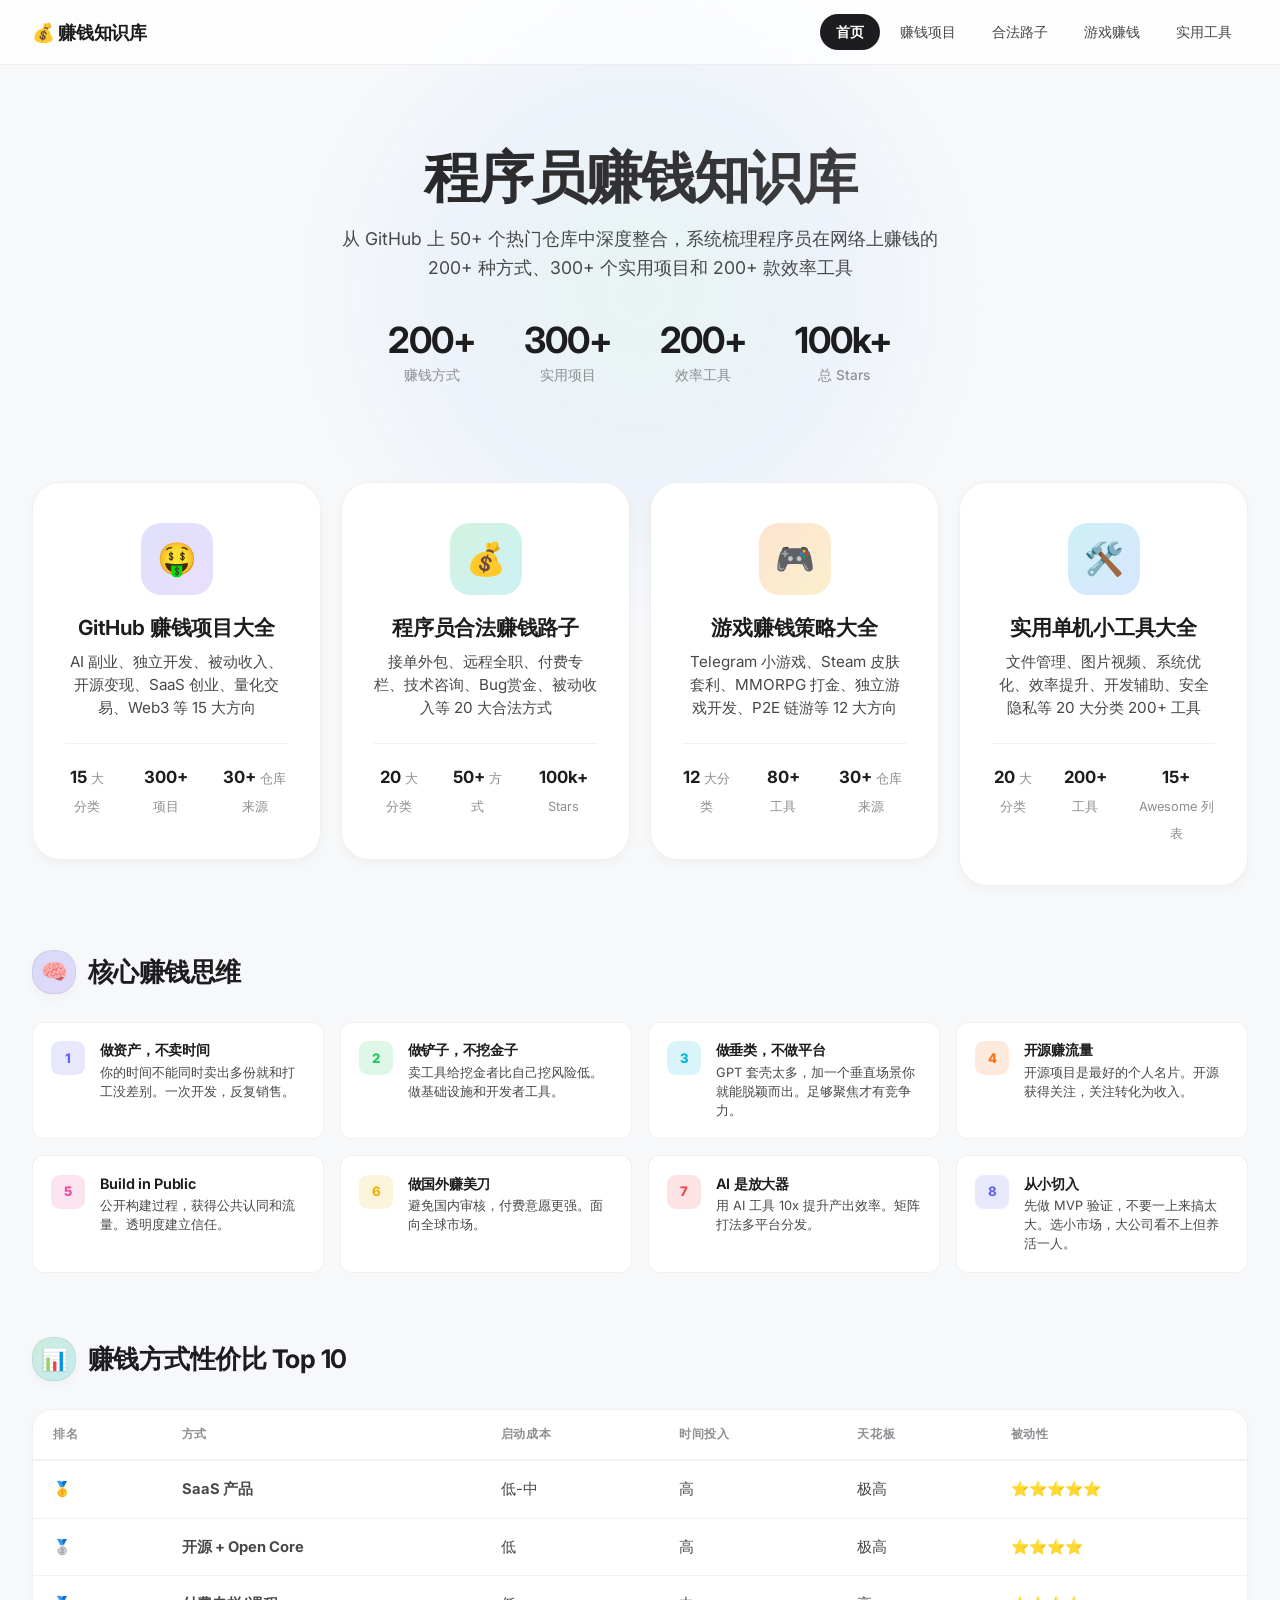
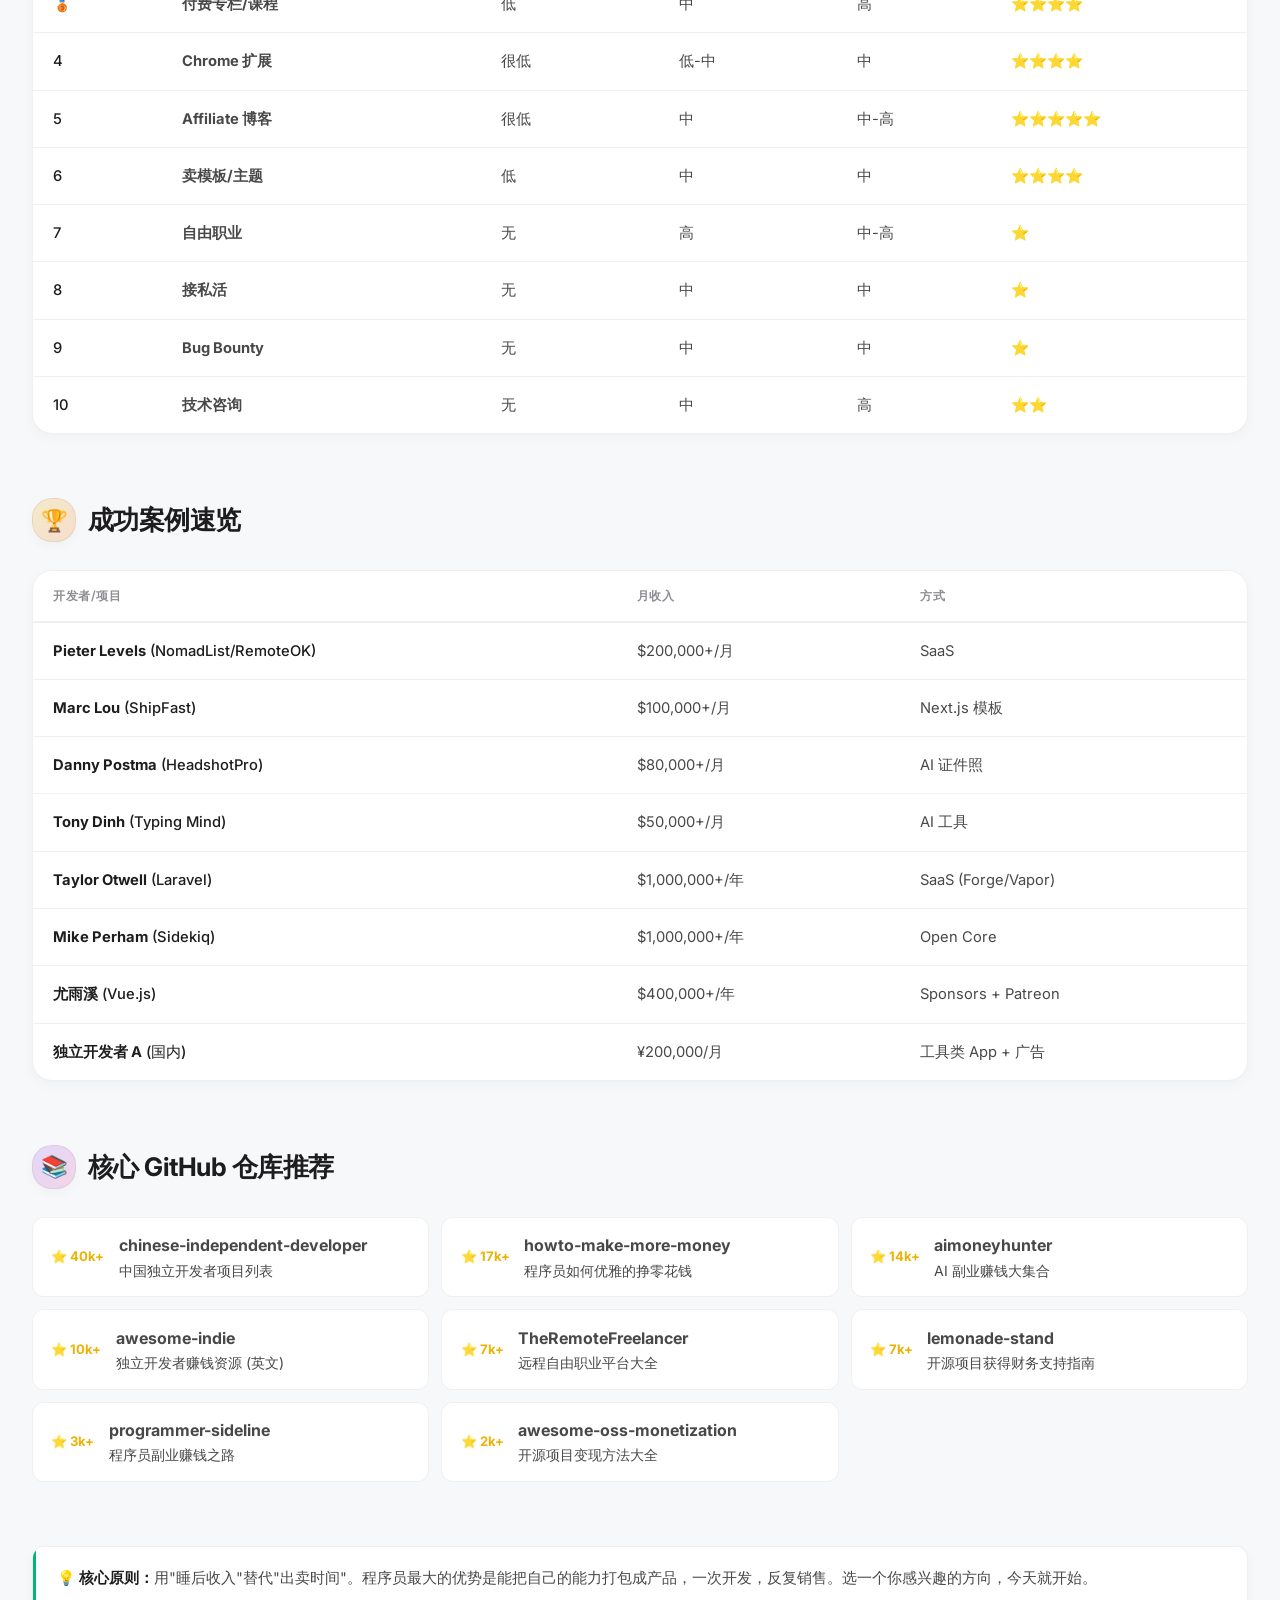
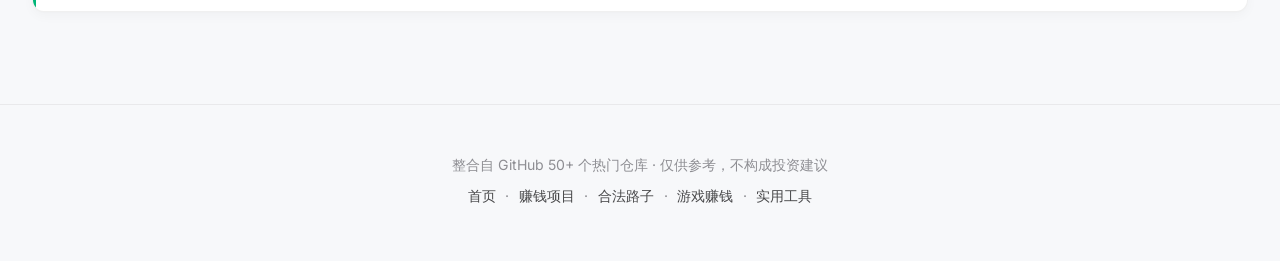
==== commit d827c31e: "redesign: OPPO Design System v2 - 全站视觉重构 - 重写 style.css: 温暖色调、多层阴影、毛玻璃导航、渐变Hero、精致卡片交互 - 增强 main.js:" ====
--- a/index.html
+++ b/index.html
@@ -51,7 +51,7 @@
 
   <!-- Hub Cards -->
   <div class="container">
-    <div class="hub-grid">
+    <div class="hub-grid reveal">
       <!-- Card 1 -->
       <a href="projects.html" style="text-decoration:none;color:inherit">
         <div class="hub-card">
@@ -115,7 +115,7 @@
     </div>
 
     <!-- Core Principles -->
-    <section class="section" style="margin-top:4rem">
+    <section class="section reveal" style="margin-top:4rem">
       <h2 class="section-title">
         <span class="icon"
           style="background:linear-gradient(135deg,rgba(99,102,241,0.2),rgba(139,92,246,0.2))">🧠</span>
@@ -182,7 +182,7 @@
     </section>
 
     <!-- Top Earning Methods -->
-    <section class="section">
+    <section class="section reveal">
       <h2 class="section-title">
         <span class="icon" style="background:linear-gradient(135deg,rgba(34,197,94,0.2),rgba(6,182,212,0.2))">📊</span>
         赚钱方式性价比 Top 10
@@ -286,7 +286,7 @@
     </section>
 
     <!-- Success Cases -->
-    <section class="section">
+    <section class="section reveal">
       <h2 class="section-title">
         <span class="icon" style="background:linear-gradient(135deg,rgba(234,179,8,0.2),rgba(249,115,22,0.2))">🏆</span>
         成功案例速览
@@ -347,7 +347,7 @@
     </section>
 
     <!-- Key Repos -->
-    <section class="section">
+    <section class="section reveal">
       <h2 class="section-title">
         <span class="icon"
           style="background:linear-gradient(135deg,rgba(139,92,246,0.2),rgba(236,72,153,0.2))">📚</span>
@@ -421,7 +421,7 @@
       </div>
     </section>
 
-    <div class="tip">
+    <div class="tip reveal">
       <strong>💡 核心原则：</strong>用"睡后收入"替代"出卖时间"。程序员最大的优势是能把自己的能力打包成产品，一次开发，反复销售。选一个你感兴趣的方向，今天就开始。
     </div>
   </div>
--- a/style.css
+++ b/style.css
@@ -1,28 +1,21 @@
-/* ===== Refined OPPO-inspired Design Language ===== */
-@import url('https://fonts.googleapis.com/css2?family=Inter:wght@400;500;600;700&display=swap');
+﻿/* ===== OPPO Design System v2 ===== */
+/* Light · Breathable · Naturally Modern */
+@import url('https://fonts.googleapis.com/css2?family=Inter:wght@300;400;500;600;700;800&display=swap');
 
 :root {
-  /* Colors - Light & Breathable */
-  --bg-page: #F5F7FA;
+  --bg-page: #F7F8FA;
   --bg-surface: #FFFFFF;
-  --bg-glass: rgba(255, 255, 255, 0.75);
-
+  --bg-glass: rgba(255,255,255,0.72);
   --text-main: #1D1D1F;
-  --text-muted: #515154;
-  --text-light: #86868B;
-
-  --border: rgba(0, 0, 0, 0.05);
-  --border-hover: rgba(0, 0, 0, 0.1);
-
-  /* Brand Accent: Confident Fresh Emerald & Crisp Blue */
+  --text-muted: #48484A;
+  --text-light: #8E8E93;
+  --border: rgba(0,0,0,0.06);
+  --border-hover: rgba(0,0,0,0.12);
   --accent: #00B578;
-  --accent-hover: #009966;
-  --accent-bg: #E6F8F0;
-
-  --accent-secondary: #0A84FF;
-  --accent-secondary-bg: #E6F2FF;
-
-  /* Semantic Colors */
+  --accent-hover: #009F6B;
+  --accent-bg: rgba(0,181,120,0.08);
+  --accent-secondary: #007AFF;
+  --accent-secondary-bg: rgba(0,122,255,0.08);
   --color-indigo: #6366F1;
   --color-green: #22C55E;
   --color-cyan: #06B6D4;
@@ -30,67 +23,45 @@
   --color-pink: #EC4899;
   --color-yellow: #EAB308;
   --color-red: #EF4444;
-  --card-hover: rgba(0, 0, 0, 0.02);
-
-  /* Radii - Soft and natural curves */
+  --card-hover: rgba(0,0,0,0.015);
   --radius-sm: 12px;
   --radius-md: 20px;
-  --radius-lg: 32px;
-
-  /* Shadows - Layered and airy */
-  --shadow-sm: 0 4px 20px rgba(0, 0, 0, 0.03);
-  --shadow-md: 0 8px 32px rgba(0, 0, 0, 0.05);
-  --shadow-hover: 0 16px 48px rgba(0, 0, 0, 0.08);
-
-  /* Tag Colors */
-  --tag-green-bg: #E6F8F0;
-  --tag-green-txt: #00B578;
-  --tag-blue-bg: #E6F2FF;
-  --tag-blue-txt: #0A84FF;
-  --tag-orange-bg: #FFF0E5;
-  --tag-orange-txt: #FF6A00;
-  --tag-red-bg: #FFEBEE;
-  --tag-red-txt: #FF3B30;
-  --tag-purple-bg: #F2E6FF;
-  --tag-purple-txt: #8F00FF;
-}
-
-/* Smooth Dark Mode for reduced eye strain, maintaining softness */
+  --radius-lg: 28px;
+  --shadow-sm: 0 1px 3px rgba(0,0,0,0.02), 0 4px 12px rgba(0,0,0,0.03);
+  --shadow-md: 0 2px 4px rgba(0,0,0,0.02), 0 8px 24px rgba(0,0,0,0.05);
+  --shadow-hover: 0 4px 8px rgba(0,0,0,0.03), 0 20px 48px rgba(0,0,0,0.08);
+  --shadow-glow: 0 0 0 1px rgba(0,181,120,0.08), 0 8px 24px rgba(0,181,120,0.06);
+  --tag-green-bg: rgba(0,181,120,0.1);  --tag-green-txt: #00A06A;
+  --tag-blue-bg: rgba(0,122,255,0.1);   --tag-blue-txt: #0066DD;
+  --tag-orange-bg: rgba(255,149,0,0.1);  --tag-orange-txt: #CC7700;
+  --tag-red-bg: rgba(255,59,48,0.1);    --tag-red-txt: #DD3327;
+  --tag-purple-bg: rgba(124,58,237,0.1); --tag-purple-txt: #6D28D9;
+}
+
 @media (prefers-color-scheme: dark) {
   :root {
-    --bg-page: #111112;
+    --bg-page: #0C0C0D;
     --bg-surface: #1C1C1E;
-    --bg-glass: rgba(28, 28, 30, 0.8);
-
+    --bg-glass: rgba(28,28,30,0.78);
     --text-main: #F5F5F7;
-    --text-muted: #A1A1A6;
-    --text-light: #6E6E73;
-
-    --border: rgba(255, 255, 255, 0.08);
-    --border-hover: rgba(255, 255, 255, 0.15);
-
+    --text-muted: #AEAEB2;
+    --text-light: #636366;
+    --border: rgba(255,255,255,0.08);
+    --border-hover: rgba(255,255,255,0.16);
     --accent: #11D48A;
     --accent-hover: #1AE499;
-    --accent-bg: rgba(17, 212, 138, 0.15);
-
-    --accent-secondary: #3B9DFF;
-    --accent-secondary-bg: rgba(59, 157, 255, 0.15);
-
-    --shadow-sm: 0 4px 20px rgba(0, 0, 0, 0.15);
-    --shadow-md: 0 8px 32px rgba(0, 0, 0, 0.2);
-    --shadow-hover: 0 16px 48px rgba(0, 0, 0, 0.3);
-
-    --tag-green-bg: rgba(0, 181, 120, 0.15);
-    --tag-green-txt: #11D48A;
-    --tag-blue-bg: rgba(10, 132, 255, 0.15);
-    --tag-blue-txt: #3B9DFF;
-    --tag-orange-bg: rgba(255, 106, 0, 0.15);
-    --tag-orange-txt: #FF8A33;
-    --tag-red-bg: rgba(255, 59, 48, 0.15);
-    --tag-red-txt: #FF665E;
-    --tag-purple-bg: rgba(143, 0, 255, 0.15);
-    --tag-purple-txt: #AF4DFF;
-
+    --accent-bg: rgba(17,212,138,0.1);
+    --accent-secondary: #409CFF;
+    --accent-secondary-bg: rgba(64,156,255,0.12);
+    --shadow-sm: 0 2px 8px rgba(0,0,0,0.2);
+    --shadow-md: 0 4px 20px rgba(0,0,0,0.25);
+    --shadow-hover: 0 16px 48px rgba(0,0,0,0.35);
+    --shadow-glow: 0 0 0 1px rgba(17,212,138,0.15), 0 8px 24px rgba(17,212,138,0.08);
+    --tag-green-bg: rgba(17,212,138,0.12);  --tag-green-txt: #11D48A;
+    --tag-blue-bg: rgba(64,156,255,0.12);   --tag-blue-txt: #409CFF;
+    --tag-orange-bg: rgba(255,159,10,0.12);  --tag-orange-txt: #FF9F0A;
+    --tag-red-bg: rgba(255,69,58,0.12);    --tag-red-txt: #FF6961;
+    --tag-purple-bg: rgba(167,139,250,0.12); --tag-purple-txt: #A78BFA;
     --color-indigo: #818CF8;
     --color-green: #4ADE80;
     --color-cyan: #22D3EE;
@@ -98,778 +69,216 @@
     --color-pink: #F472B6;
     --color-yellow: #FACC15;
     --color-red: #F87171;
-    --card-hover: rgba(255, 255, 255, 0.04);
+    --card-hover: rgba(255,255,255,0.03);
   }
 }
 
-* {
-  margin: 0;
-  padding: 0;
-  box-sizing: border-box;
-}
-
-html {
-  font-size: 16px;
-  scroll-behavior: smooth;
-}
-
+/* ===== Reset ===== */
+*, *::before, *::after { margin: 0; padding: 0; box-sizing: border-box; }
+html { font-size: 16px; scroll-behavior: smooth; -webkit-text-size-adjust: 100%; }
 body {
-  font-family: 'Inter', -apple-system, BlinkMacSystemFont, 'SF Pro Text', 'PingFang SC', 'Helvetica Neue', Arial, sans-serif;
-  background-color: var(--bg-page);
+  font-family: 'Inter', -apple-system, BlinkMacSystemFont, 'SF Pro Display', 'PingFang SC', 'Noto Sans SC', sans-serif;
+  background: var(--bg-page);
   color: var(--text-muted);
-  line-height: 1.6;
+  line-height: 1.65;
   -webkit-font-smoothing: antialiased;
   -moz-osx-font-smoothing: grayscale;
-}
-
-h1,
-h2,
-h3,
-h4,
-h5,
-h6 {
-  color: var(--text-main);
-  font-weight: 600;
-  line-height: 1.2;
-  letter-spacing: -0.015em;
-}
-
-a {
-  color: var(--accent);
-  text-decoration: none;
-  transition: color 0.3s ease;
-}
-
-a:hover {
-  color: var(--accent-hover);
-}
-
-/* Layout Space */
-.page-layout {
-  display: flex;
-  gap: 4rem;
-  max-width: 1280px;
-  margin: 0 auto;
-  padding: 3rem 2rem 6rem;
-}
-
-.page-main {
-  flex: 1;
-  min-width: 0;
-}
-
-/* Subtle Glassy Navbar */
+  text-rendering: optimizeLegibility;
+  overflow-x: hidden;
+}
+h1, h2, h3, h4, h5, h6 { color: var(--text-main); font-weight: 650; line-height: 1.25; letter-spacing: -0.02em; }
+a { color: var(--accent); text-decoration: none; transition: color 0.25s ease; }
+a:hover { color: var(--accent-hover); }
+
+/* ===== Layout ===== */
+.page-layout { display: flex; gap: 3.5rem; max-width: 1280px; margin: 0 auto; padding: 2.5rem 2rem 6rem; }
+.page-main { flex: 1; min-width: 0; }
+
+/* ===== Nav ===== */
 .nav {
-  position: sticky;
-  top: 0;
-  z-index: 100;
-  background-color: var(--bg-glass);
-  backdrop-filter: blur(24px);
-  -webkit-backdrop-filter: blur(24px);
+  position: sticky; top: 0; z-index: 100;
+  background: var(--bg-glass);
+  backdrop-filter: saturate(180%) blur(20px);
+  -webkit-backdrop-filter: saturate(180%) blur(20px);
   border-bottom: 1px solid var(--border);
-  transition: all 0.3s ease;
-}
-
-.nav-inner {
-  max-width: 1280px;
-  margin: 0 auto;
-  display: flex;
-  align-items: center;
-  justify-content: space-between;
-  height: 72px;
-  padding: 0 2rem;
-}
-
-.nav-logo {
-  font-size: 1.3rem;
-  font-weight: 700;
-  color: var(--text-main);
-  display: flex;
-  align-items: center;
-  gap: 0.5rem;
-  letter-spacing: -0.02em;
-}
-
-.nav-links {
-  display: flex;
-  gap: 0.5rem;
-}
-
-.nav-links a {
-  padding: 0.5rem 1.25rem;
-  border-radius: 999px;
-  font-size: 0.95rem;
-  font-weight: 500;
-  color: var(--text-muted);
-  transition: all 0.3s cubic-bezier(0.25, 0.8, 0.25, 1);
-}
-
-.nav-links a:hover {
-  background-color: rgba(0, 0, 0, 0.03);
-  color: var(--text-main);
-}
-
+  transition: box-shadow 0.3s ease;
+}
+.nav.scrolled { box-shadow: var(--shadow-sm); }
+.nav-inner { max-width: 1280px; margin: 0 auto; display: flex; align-items: center; justify-content: space-between; height: 64px; padding: 0 2rem; }
+.nav-logo { font-size: 1.15rem; font-weight: 700; color: var(--text-main); letter-spacing: -0.02em; display: flex; align-items: center; gap: 0.4rem; }
+.nav-links { display: flex; gap: 0.25rem; }
+.nav-links a { padding: 0.4rem 1rem; border-radius: 999px; font-size: 0.88rem; font-weight: 500; color: var(--text-muted); transition: all 0.25s ease; }
+.nav-links a:hover { color: var(--text-main); background: var(--card-hover); }
+.nav-links a.active { color: var(--bg-surface); background: var(--text-main); font-weight: 600; }
+.menu-btn { display: none; background: none; border: none; color: var(--text-main); font-size: 1.4rem; cursor: pointer; padding: 0.25rem; }
+
+@media (max-width: 860px) {
+  .menu-btn { display: block; }
+  .nav-links { display: none; position: absolute; top: 64px; left: 0; right: 0; flex-direction: column; background: var(--bg-surface); padding: 1rem 1.5rem 1.5rem; border-bottom: 1px solid var(--border); box-shadow: var(--shadow-md); gap: 0.25rem; }
+  .nav-links.open { display: flex; }
+  .nav-links a { padding: 0.75rem 1rem; border-radius: var(--radius-sm); }
+  .nav-links a.active { background: var(--accent-bg); color: var(--accent); }
+}
+
+/* ===== Hero ===== */
+.hero { text-align: center; padding: 5rem 2rem 3.5rem; max-width: 860px; margin: 0 auto; position: relative; }
+.hero::before {
+  content: ''; position: absolute; top: -120px; left: 50%; transform: translateX(-50%);
+  width: 700px; height: 700px;
+  background: radial-gradient(circle, rgba(0,181,120,0.06) 0%, rgba(0,122,255,0.04) 40%, transparent 70%);
+  pointer-events: none; z-index: -1;
+}
+.hero h1 {
+  font-size: clamp(2.2rem, 5vw, 3.5rem); font-weight: 800; margin-bottom: 1rem; letter-spacing: -0.035em; line-height: 1.15;
+  background: linear-gradient(135deg, var(--text-main) 0%, var(--text-muted) 100%);
+  -webkit-background-clip: text; -webkit-text-fill-color: transparent; background-clip: text;
+}
+.hero p { font-size: 1.1rem; color: var(--text-muted); font-weight: 400; line-height: 1.6; max-width: 640px; margin: 0 auto; }
+.hero .stats { display: flex; justify-content: center; gap: 3rem; margin-top: 2.5rem; flex-wrap: wrap; }
+.hero .stat-val { font-size: 2.25rem; font-weight: 700; color: var(--text-main); line-height: 1; letter-spacing: -0.03em; }
+.hero .stat-label { font-size: 0.85rem; font-weight: 500; color: var(--text-light); margin-top: 0.4rem; }
+
+/* ===== Hub Cards ===== */
+.hub-grid { display: grid; grid-template-columns: repeat(auto-fill, minmax(280px, 1fr)); gap: 1.25rem; margin-top: 2.5rem; }
+.hub-card {
+  background: var(--bg-surface); border: 1px solid var(--border); border-radius: var(--radius-lg);
+  padding: 2.5rem 2rem; text-align: center; box-shadow: var(--shadow-sm);
+  transition: all 0.4s cubic-bezier(0.16, 1, 0.3, 1);
+  position: relative; display: block; color: inherit; overflow: hidden;
+}
+.hub-card::before { content: ''; position: absolute; inset: 0; background: radial-gradient(ellipse at 50% 0%, var(--accent-bg) 0%, transparent 65%); opacity: 0; transition: opacity 0.5s ease; }
+.hub-card:hover { transform: translateY(-6px); box-shadow: var(--shadow-hover); border-color: rgba(0,181,120,0.15); }
+.hub-card:hover::before { opacity: 1; }
+.hub-card > * { position: relative; z-index: 1; }
+.hub-icon { width: 72px; height: 72px; margin: 0 auto 1.25rem; border-radius: var(--radius-md); background: var(--bg-page); display: flex; align-items: center; justify-content: center; font-size: 2rem; transition: transform 0.4s cubic-bezier(0.16, 1, 0.3, 1); }
+.hub-card:hover .hub-icon { transform: scale(1.08) rotate(-2deg); }
+.hub-card h3 { font-size: 1.3rem; margin-bottom: 0.6rem; letter-spacing: -0.01em; }
+.hub-card p { font-size: 0.95rem; color: var(--text-muted); margin-bottom: 1.5rem; line-height: 1.5; }
+.hub-stats { display: flex; justify-content: center; gap: 1.75rem; border-top: 1px solid var(--border); padding-top: 1.25rem; }
+.hub-stat-val { font-weight: 700; color: var(--text-main); font-size: 1.05rem; }
+.hub-stat-lbl { font-size: 0.8rem; color: var(--text-light); }
+.hub-arrow { display: none; }
+
+/* ===== TOC Sidebar ===== */
+.toc-sidebar { width: 220px; flex-shrink: 0; position: sticky; top: 96px; align-self: flex-start; max-height: calc(100vh - 120px); overflow-y: auto; scrollbar-width: thin; scrollbar-color: var(--border) transparent; }
+.toc-title { font-size: 0.75rem; font-weight: 600; color: var(--text-light); text-transform: uppercase; letter-spacing: 0.08em; margin-bottom: 1rem; padding-left: 1rem; }
+.toc-sidebar a { display: block; padding: 0.5rem 1rem; font-size: 0.88rem; color: var(--text-light); border-left: 2px solid transparent; transition: all 0.2s ease; border-radius: 0 var(--radius-sm) var(--radius-sm) 0; margin-bottom: 1px; line-height: 1.4; }
+.toc-sidebar a:hover { color: var(--text-main); background: rgba(0,0,0,0.03); }
+.toc-sidebar a.active { color: var(--accent); border-left-color: var(--accent); background: var(--accent-bg); font-weight: 550; }
+@media (max-width: 1024px) { .toc-sidebar { display: none; } .page-layout { padding: 2rem 1.25rem 4rem; } }
+
+/* ===== Sections ===== */
+.section { margin-bottom: 4rem; scroll-margin-top: 80px; }
+.section-title { font-size: 1.6rem; font-weight: 700; margin-bottom: 1.75rem; display: flex; align-items: center; gap: 0.75rem; letter-spacing: -0.02em; }
+.section-title .icon { display: inline-flex; align-items: center; justify-content: center; width: 44px; height: 44px; border-radius: var(--radius-md); background: var(--bg-surface); font-size: 1.35rem; box-shadow: var(--shadow-sm); border: 1px solid var(--border); flex-shrink: 0; }
+
+/* ===== Cards ===== */
+.cards { display: grid; gap: 1.25rem; }
+.cards-2 { grid-template-columns: repeat(auto-fill, minmax(320px, 1fr)); }
+.cards-3 { grid-template-columns: repeat(auto-fill, minmax(280px, 1fr)); }
+.cards-4 { grid-template-columns: repeat(auto-fill, minmax(220px, 1fr)); }
+.card { background: var(--bg-surface); border: 1px solid var(--border); border-radius: var(--radius-md); padding: 1.5rem; box-shadow: var(--shadow-sm); transition: all 0.35s cubic-bezier(0.16, 1, 0.3, 1); }
+.card:hover { transform: translateY(-3px); box-shadow: var(--shadow-md); border-color: var(--border-hover); }
+.card-title { font-size: 1.05rem; font-weight: 600; color: var(--text-main); margin-bottom: 0.6rem; display: flex; align-items: center; gap: 0.5rem; }
+.card-desc { font-size: 0.92rem; color: var(--text-muted); line-height: 1.55; }
+.card-footer { margin-top: 1rem; padding-top: 1rem; border-top: 1px solid var(--border); display: flex; gap: 0.4rem; flex-wrap: wrap; }
+
+/* ===== Tables ===== */
+.table-wrap { overflow-x: auto; background: var(--bg-surface); border: 1px solid var(--border); border-radius: var(--radius-md); box-shadow: var(--shadow-sm); }
+table { width: 100%; border-collapse: collapse; text-align: left; }
+thead { border-bottom: 2px solid var(--border); }
+th { padding: 0.9rem 1.25rem; font-size: 0.78rem; font-weight: 600; color: var(--text-light); text-transform: uppercase; letter-spacing: 0.05em; }
+td { padding: 1rem 1.25rem; font-size: 0.92rem; border-bottom: 1px solid var(--border); color: var(--text-muted); }
+tbody tr:last-child td { border-bottom: none; }
+tbody tr { transition: background 0.2s ease; }
+tbody tr:hover { background: rgba(0,181,120,0.03); }
+td:first-child { font-weight: 500; color: var(--text-main); }
+
+/* ===== Tips ===== */
+.tip { padding: 1.25rem 1.5rem; border-radius: var(--radius-sm); background: var(--bg-surface); border: 1px solid var(--border); margin: 1.75rem 0; font-size: 0.92rem; color: var(--text-muted); box-shadow: var(--shadow-sm); position: relative; overflow: hidden; line-height: 1.6; }
+.tip::before { content: ''; position: absolute; top: 0; bottom: 0; left: 0; width: 3px; background: var(--accent); border-radius: 0 2px 2px 0; }
+.tip strong { font-weight: 600; color: var(--text-main); }
+.tip-green::before { background: var(--accent); }
+.tip-yellow::before { background: #FFB020; }
+.tip-red::before { background: #FF3B30; }
+
+/* ===== Flow ===== */
+.flow { background: var(--bg-surface); border: 1px solid var(--border); border-radius: var(--radius-md); padding: 1.5rem; font-family: 'SF Mono', 'Fira Code', 'Cascadia Code', monospace; font-size: 0.88rem; color: var(--text-muted); line-height: 2; overflow-x: auto; white-space: pre; }
+
+/* ===== Tags ===== */
+.tag { display: inline-flex; align-items: center; padding: 0.2rem 0.65rem; border-radius: 999px; font-size: 0.78rem; font-weight: 550; background: var(--tag-blue-bg); color: var(--tag-blue-txt); }
+.tag-green { background: var(--tag-green-bg); color: var(--tag-green-txt); }
+.tag-yellow, .tag-orange { background: var(--tag-orange-bg); color: var(--tag-orange-txt); }
+.tag-red { background: var(--tag-red-bg); color: var(--tag-red-txt); }
+.tag-pink { background: var(--tag-purple-bg); color: var(--tag-purple-txt); }
+.tag-cyan { background: var(--tag-blue-bg); color: var(--tag-blue-txt); }
+.tool-tag { display: inline-flex; padding: 0.15rem 0.5rem; border-radius: 5px; font-size: 0.72rem; font-weight: 600; letter-spacing: 0.01em; }
+.t-win { background: var(--tag-blue-bg); color: var(--tag-blue-txt); }
+.t-all { background: var(--tag-green-bg); color: var(--tag-green-txt); }
+.t-mac { background: var(--tag-purple-bg); color: var(--tag-purple-txt); }
+
+/* ===== Back to Top ===== */
+.back-top { position: fixed; bottom: 2rem; right: 2rem; z-index: 40; width: 3rem; height: 3rem; border-radius: 50%; background: var(--text-main); color: var(--bg-surface); border: none; box-shadow: 0 4px 16px rgba(0,0,0,0.12); display: flex; align-items: center; justify-content: center; font-size: 1.25rem; cursor: pointer; opacity: 0; transform: translateY(16px) scale(0.9); transition: all 0.4s cubic-bezier(0.16, 1, 0.3, 1); }
+.back-top.show { opacity: 1; transform: translateY(0) scale(1); }
+.back-top:hover { transform: translateY(-3px) scale(1.05); box-shadow: 0 8px 24px rgba(0,0,0,0.18); }
+@media (prefers-color-scheme: dark) { .back-top { background: var(--bg-surface); color: var(--text-main); border: 1px solid var(--border); } }
+
+/* ===== Footer ===== */
+.footer { border-top: 1px solid var(--border); padding: 3rem 2rem; text-align: center; color: var(--text-light); font-size: 0.88rem; }
+.footer p { margin-bottom: 0.4rem; }
+.footer a { color: var(--text-muted); font-weight: 500; margin: 0 0.35rem; transition: color 0.2s ease; }
+.footer a:hover { color: var(--accent); }
+
+/* ===== Utilities ===== */
+.mt-1 { margin-top: 0.5rem; } .mt-2 { margin-top: 1rem; } .mt-3 { margin-top: 1.5rem; } .mb-2 { margin-bottom: 1rem; }
+.text-center { text-align: center; } .text-sm { font-size: 0.88rem; } .fw-700 { font-weight: 700; }
+
+/* ===== Container ===== */
+.container { max-width: 1280px; margin: 0 auto; padding: 0 2rem 4rem; }
+
+/* ===== Principles ===== */
+.principles { display: grid; grid-template-columns: repeat(auto-fill, minmax(280px, 1fr)); gap: 1rem; margin-top: 1.25rem; }
+.principle { display: flex; gap: 0.9rem; align-items: flex-start; background: var(--bg-surface); border: 1px solid var(--border); border-radius: var(--radius-sm); padding: 1.15rem; transition: all 0.3s ease; }
+.principle:hover { box-shadow: var(--shadow-sm); border-color: var(--border-hover); }
+.principle .num { width: 34px; height: 34px; border-radius: 9px; display: flex; align-items: center; justify-content: center; font-weight: 800; font-size: 0.82rem; flex-shrink: 0; }
+.principle h4 { font-size: 0.9rem; margin-bottom: 0.2rem; }
+.principle p { font-size: 0.8rem; color: var(--text-muted); line-height: 1.5; }
+
+/* ===== Repo List ===== */
+.repo-list { display: grid; grid-template-columns: repeat(auto-fill, minmax(340px, 1fr)); gap: 0.75rem; margin-top: 1.25rem; }
+.repo-card { display: flex; gap: 0.9rem; align-items: center; background: var(--bg-surface); border: 1px solid var(--border); border-radius: var(--radius-sm); padding: 0.9rem 1.15rem; transition: all 0.25s ease; }
+.repo-card:hover { border-color: rgba(0,181,120,0.2); box-shadow: var(--shadow-glow); background: var(--card-hover); }
+.repo-stars { font-weight: 700; color: var(--color-yellow); font-size: 0.82rem; white-space: nowrap; }
+
+/* ===== Animations ===== */
+@keyframes fadeInUp { from { opacity: 0; transform: translateY(20px); } to { opacity: 1; transform: translateY(0); } }
+.hero { animation: fadeInUp 0.7s cubic-bezier(0.16, 1, 0.3, 1) both; }
+.hero .stats { animation: fadeInUp 0.7s cubic-bezier(0.16, 1, 0.3, 1) 0.15s both; }
+.reveal { opacity: 0; transform: translateY(24px); transition: opacity 0.6s cubic-bezier(0.16, 1, 0.3, 1), transform 0.6s cubic-bezier(0.16, 1, 0.3, 1); }
+.reveal.visible { opacity: 1; transform: translateY(0); }
+.reveal-delay-1 { transition-delay: 0.08s; }
+.reveal-delay-2 { transition-delay: 0.16s; }
+.reveal-delay-3 { transition-delay: 0.24s; }
+
+/* ===== Responsive ===== */
+@media (max-width: 768px) {
+  .hero { padding: 3.5rem 1.25rem 2.5rem; }
+  .hero h1 { font-size: 1.8rem; }
+  .hero p { font-size: 0.95rem; }
+  .hero .stats { gap: 1.5rem; }
+  .hero .stat-val { font-size: 1.75rem; }
+  .container { padding: 0 1.25rem 3rem; }
+  .hub-grid { gap: 1rem; margin-top: 2rem; }
+  .hub-card { padding: 2rem 1.5rem; }
+  .section-title { font-size: 1.3rem; }
+  .section { margin-bottom: 3rem; }
+  .principles, .repo-list { grid-template-columns: 1fr; }
+  .footer { padding: 2.5rem 1.25rem; }
+  th, td { padding: 0.75rem 1rem; }
+}
 @media (prefers-color-scheme: dark) {
-  .nav-links a:hover {
-    background-color: rgba(255, 255, 255, 0.06);
-  }
-}
-
-.nav-links a.active {
-  background-color: var(--text-main);
-  color: var(--bg-surface);
-}
-
-.menu-btn {
-  display: none;
-  background: none;
-  border: none;
-  color: var(--text-main);
-  font-size: 1.5rem;
-  cursor: pointer;
-}
-
-@media (max-width: 860px) {
-  .menu-btn {
-    display: block;
-  }
-
-  .nav-links {
-    display: none;
-    position: absolute;
-    top: 72px;
-    left: 0;
-    right: 0;
-    flex-direction: column;
-    background: var(--bg-surface);
-    padding: 1.5rem;
-    border-bottom: 1px solid var(--border);
-    box-shadow: var(--shadow-md);
-  }
-
-  .nav-links.open {
-    display: flex;
-  }
-
-  .nav-links a.active {
-    background-color: var(--accent-bg);
-    color: var(--accent);
-  }
-}
-
-/* Effortless Hero */
-.hero {
-  text-align: center;
-  padding: 6rem 2rem 4rem;
-  max-width: 860px;
-  margin: 0 auto;
-}
-
-.hero h1 {
-  font-size: clamp(2.5rem, 6vw, 4rem);
-  font-weight: 700;
-  margin-bottom: 1.25rem;
-  letter-spacing: -0.03em;
-  color: var(--text-main);
-}
-
-.hero p {
-  font-size: 1.25rem;
-  color: var(--text-muted);
-  font-weight: 400;
-  line-height: 1.5;
-}
-
-.hero .stats {
-  display: flex;
-  justify-content: center;
-  gap: 4rem;
-  margin-top: 3rem;
-  flex-wrap: wrap;
-}
-
-.hero .stat-val {
-  font-size: 2.5rem;
-  font-weight: 600;
-  color: var(--text-main);
-  line-height: 1;
-  letter-spacing: -0.02em;
-}
-
-.hero .stat-label {
-  font-size: 0.95rem;
-  font-weight: 500;
-  color: var(--text-light);
-  margin-top: 0.5rem;
-}
-
-/* Soft Hub Cards */
-.hub-card {
-  background-color: var(--bg-surface);
-  border: 1px solid var(--border);
-  border-radius: var(--radius-lg);
-  padding: 3rem 2rem;
-  text-align: center;
-  box-shadow: var(--shadow-sm);
-  transition: all 0.4s cubic-bezier(0.25, 0.8, 0.25, 1);
-  position: relative;
-  display: block;
-  color: inherit;
-  overflow: hidden;
-}
-
-.hub-card::before {
-  content: '';
-  position: absolute;
-  top: 0;
-  left: 0;
-  right: 0;
-  bottom: 0;
-  background: radial-gradient(circle at 50% 0%, var(--accent-bg) 0%, transparent 70%);
-  opacity: 0;
-  transition: opacity 0.4s ease;
-  z-index: 0;
-}
-
-.hub-card:hover {
-  transform: translateY(-8px);
-  box-shadow: var(--shadow-hover);
-  border-color: transparent;
-}
-
-.hub-card:hover::before {
-  opacity: 1;
-}
-
-.hub-card>* {
-  position: relative;
-  z-index: 1;
-}
-
-.hub-icon {
-  width: 88px;
-  height: 88px;
-  margin: 0 auto 1.5rem;
-  border-radius: var(--radius-md);
-  background-color: var(--bg-page);
-  display: flex;
-  align-items: center;
-  justify-content: center;
-  font-size: 2.5rem;
-  transition: transform 0.4s ease;
-}
-
-.hub-card:hover .hub-icon {
-  transform: scale(1.05);
-}
-
-.hub-card h3 {
-  font-size: 1.5rem;
-  margin-bottom: 0.75rem;
-}
-
-.hub-card p {
-  font-size: 1.05rem;
-  color: var(--text-muted);
-  margin-bottom: 2rem;
-}
-
-.hub-stats {
-  display: flex;
-  justify-content: center;
-  gap: 2rem;
-  border-top: 1px solid var(--border);
-  padding-top: 1.5rem;
-}
-
-.hub-stat-val {
-  font-weight: 600;
-  color: var(--text-main);
-  font-size: 1.15rem;
-}
-
-.hub-stat-lbl {
-  font-size: 0.9rem;
-  color: var(--text-light);
-}
-
-/* Sticky TOC */
-.toc-sidebar {
-  width: 240px;
-  flex-shrink: 0;
-  position: sticky;
-  top: 104px;
-  align-self: flex-start;
-  max-height: calc(100vh - 140px);
-  overflow-y: auto;
-  scrollbar-width: thin;
-}
-
-.toc-title {
-  font-size: 0.85rem;
-  font-weight: 600;
-  color: var(--text-light);
-  margin-bottom: 1.25rem;
-  padding-left: 1rem;
-}
-
-.toc-sidebar a {
-  display: block;
-  padding: 0.6rem 1rem;
-  font-size: 0.95rem;
-  color: var(--text-muted);
-  border-left: 2px solid transparent;
-  transition: all 0.3s ease;
-  border-radius: 0 var(--radius-sm) var(--radius-sm) 0;
-  margin-bottom: 2px;
-}
-
-.toc-sidebar a:hover {
-  color: var(--text-main);
-  background-color: var(--border);
-}
-
-.toc-sidebar a.active {
-  color: var(--accent);
-  border-left-color: var(--accent);
-  background-color: var(--accent-bg);
-  font-weight: 500;
-}
-
-@media (max-width: 1024px) {
-  .toc-sidebar {
-    display: none;
-  }
-}
-
-/* Section Typography */
-.section {
-  margin-bottom: 5rem;
-  scroll-margin-top: 100px;
-}
-
-.section-title {
-  font-size: 1.8rem;
-  font-weight: 600;
-  margin-bottom: 2rem;
-  display: flex;
-  align-items: center;
-  gap: 1rem;
-  letter-spacing: -0.01em;
-}
-
-.section-title .icon {
-  display: inline-flex;
-  align-items: center;
-  justify-content: center;
-  width: 48px;
-  height: 48px;
-  border-radius: var(--radius-md);
-  background-color: var(--bg-surface);
-  font-size: 1.5rem;
-  box-shadow: var(--shadow-sm);
-  border: 1px solid var(--border);
-}
-
-/* Polished Cards */
-.cards {
-  display: grid;
-  gap: 1.5rem;
-}
-
-.cards-2 {
-  grid-template-columns: repeat(auto-fill, minmax(320px, 1fr));
-}
-
-.cards-3 {
-  grid-template-columns: repeat(auto-fill, minmax(280px, 1fr));
-}
-
-.cards-4 {
-  grid-template-columns: repeat(auto-fill, minmax(220px, 1fr));
-}
-
-.card {
-  background-color: var(--bg-surface);
-  border: 1px solid var(--border);
-  border-radius: var(--radius-md);
-  padding: 1.75rem;
-  box-shadow: var(--shadow-sm);
-  transition: all 0.4s cubic-bezier(0.25, 0.8, 0.25, 1);
-}
-
-.card:hover {
-  transform: translateY(-4px);
-  box-shadow: var(--shadow-md);
-  border-color: var(--border-hover);
-}
-
-.card-title {
-  font-size: 1.15rem;
-  font-weight: 600;
-  color: var(--text-main);
-  margin-bottom: 0.75rem;
-  display: flex;
-  align-items: center;
-  gap: 0.5rem;
-}
-
-.card-desc {
-  font-size: 1rem;
-  color: var(--text-muted);
-  line-height: 1.5;
-}
-
-.card-footer {
-  margin-top: 1.25rem;
-  padding-top: 1.25rem;
-  border-top: 1px solid var(--border);
-  display: flex;
-  gap: 0.5rem;
-  flex-wrap: wrap;
-}
-
-/* Tables - Clean & Breathable */
-.table-wrap {
-  overflow-x: auto;
-  background-color: var(--bg-surface);
-  border: 1px solid var(--border);
-  border-radius: var(--radius-md);
-  box-shadow: var(--shadow-sm);
-}
-
-table {
-  width: 100%;
-  border-collapse: collapse;
-  text-align: left;
-}
-
-thead {
-  border-bottom: 1px solid var(--border);
-}
-
-th {
-  padding: 1.25rem 1.5rem;
-  font-size: 0.9rem;
-  font-weight: 600;
-  color: var(--text-light);
-}
-
-td {
-  padding: 1.25rem 1.5rem;
-  font-size: 1rem;
-  border-bottom: 1px solid var(--border);
-  color: var(--text-muted);
-}
-
-tbody tr:last-child td {
-  border-bottom: none;
-}
-
-tbody tr:hover {
-  background-color: var(--bg-page);
-}
-
-td:first-child {
-  font-weight: 500;
-  color: var(--text-main);
-}
-
-/* Tips/Alerts */
-.tip {
-  padding: 1.25rem 1.75rem;
-  border-radius: var(--radius-sm);
-  background-color: var(--bg-surface);
-  border: 1px solid var(--border);
-  margin: 2rem 0;
-  font-size: 1rem;
-  color: var(--text-muted);
-  box-shadow: var(--shadow-sm);
-  position: relative;
-  overflow: hidden;
-}
-
-.tip::before {
-  content: '';
-  position: absolute;
-  top: 0;
-  bottom: 0;
-  left: 0;
-  width: 4px;
-  background-color: var(--accent);
-}
-
-.tip strong {
-  font-weight: 600;
-  color: var(--text-main);
-}
-
-.tip-green::before {
-  background-color: var(--accent);
-}
-
-.tip-yellow::before {
-  background-color: #FFB020;
-}
-
-.tip-red::before {
-  background-color: #FF3B30;
-}
-
-/* Code/Flow display */
-.flow {
-  background-color: var(--bg-surface);
-  border: 1px solid var(--border);
-  border-radius: var(--radius-md);
-  padding: 1.75rem;
-  font-family: 'SF Mono', 'Courier New', Courier, monospace;
-  font-size: 0.95rem;
-  color: var(--text-muted);
-  line-height: 2;
-  overflow-x: auto;
-  white-space: pre;
-}
-
-/* Unified Soft Tags */
-.tag {
-  display: inline-flex;
-  align-items: center;
-  padding: 0.25rem 0.75rem;
-  border-radius: 999px;
-  font-size: 0.85rem;
-  font-weight: 500;
-  background-color: var(--tag-blue-bg);
-  color: var(--tag-blue-txt);
-}
-
-.tag-green {
-  background-color: var(--tag-green-bg);
-  color: var(--tag-green-txt);
-}
-
-.tag-yellow {
-  background-color: var(--tag-orange-bg);
-  color: var(--tag-orange-txt);
-}
-
-.tag-orange {
-  background-color: var(--tag-orange-bg);
-  color: var(--tag-orange-txt);
-}
-
-.tag-red {
-  background-color: var(--tag-red-bg);
-  color: var(--tag-red-txt);
-}
-
-.tag-pink {
-  background-color: var(--tag-purple-bg);
-  color: var(--tag-purple-txt);
-}
-
-.tag-cyan {
-  background-color: var(--tag-blue-bg);
-  color: var(--tag-blue-txt);
-}
-
-/* Tool Specific Tags */
-.tool-tag {
-  display: inline-flex;
-  padding: 0.2rem 0.6rem;
-  border-radius: 6px;
-  font-size: 0.8rem;
-  font-weight: 500;
-}
-
-.t-win {
-  background-color: var(--tag-blue-bg);
-  color: var(--tag-blue-txt);
-}
-
-.t-all {
-  background-color: var(--tag-green-bg);
-  color: var(--tag-green-txt);
-}
-
-.t-mac {
-  background-color: var(--tag-purple-bg);
-  color: var(--tag-purple-txt);
-}
-
-/* Confident Back to Top Button */
-.back-top {
-  position: fixed;
-  bottom: 2.5rem;
-  right: 2.5rem;
-  z-index: 40;
-  width: 3.5rem;
-  height: 3.5rem;
-  border-radius: 50%;
-  background-color: var(--text-main);
-  color: var(--bg-surface);
-  border: none;
-  box-shadow: 0 8px 24px rgba(0, 0, 0, 0.15);
-  display: flex;
-  align-items: center;
-  justify-content: center;
-  font-size: 1.5rem;
-  cursor: pointer;
-  opacity: 0;
-  transform: translateY(20px);
-  transition: all 0.4s cubic-bezier(0.25, 0.8, 0.25, 1);
-}
-
-@media (prefers-color-scheme: dark) {
-  .back-top {
-    background-color: var(--bg-surface);
-    color: var(--text-main);
-  }
-}
-
-.back-top.show {
-  opacity: 1;
-  transform: translateY(0);
-}
-
-.back-top:hover {
-  transform: translateY(-4px);
-  box-shadow: 0 12px 32px rgba(0, 0, 0, 0.2);
-}
-
-/* Refined Footer */
-.footer {
-  border-top: 1px solid var(--border);
-  padding: 4rem 2rem;
-  text-align: center;
-  color: var(--text-light);
-  font-size: 1rem;
-}
-
-.footer p {
-  margin-bottom: 0.5rem;
-}
-
-.footer a {
-  color: var(--text-muted);
-  font-weight: 500;
-  margin: 0 0.5rem;
-}
-
-.footer a:hover {
-  color: var(--accent);
-}
-
-/* Common Spacing Helpers */
-.mt-1 {
-  margin-top: 0.5rem;
-}
-
-.mt-2 {
-  margin-top: 1rem;
-}
-
-.mt-3 {
-  margin-top: 1.5rem;
-}
-
-.mb-2 {
-  margin-bottom: 1rem;
-}
-
-.text-center {
-  text-align: center;
-}
-
-.text-sm {
-  font-size: 0.9rem;
-}
-
-.fw-700 {
-  font-weight: 700;
-}
-
-/* ===== Index Page: Hub Grid ===== */
-.hub-grid {
-  display: grid;
-  grid-template-columns: repeat(auto-fill, minmax(300px, 1fr));
-  gap: 1.5rem;
-  margin-top: 3rem;
-}
-
-/* ===== Index Page: Principles ===== */
-.principles {
-  display: grid;
-  grid-template-columns: repeat(auto-fill, minmax(300px, 1fr));
-  gap: 1rem;
-  margin-top: 1.5rem;
-}
-
-.principle {
-  display: flex;
-  gap: 1rem;
-  align-items: flex-start;
-  background: var(--bg-surface);
-  border: 1px solid var(--border);
-  border-radius: var(--radius-sm);
-  padding: 1.25rem;
-}
-
-.principle .num {
-  width: 36px;
-  height: 36px;
-  border-radius: 10px;
-  display: flex;
-  align-items: center;
-  justify-content: center;
-  font-weight: 800;
-  font-size: 0.9rem;
-  flex-shrink: 0;
-}
-
-.principle h4 {
-  font-size: 0.95rem;
-  margin-bottom: 0.25rem;
-}
-
-.principle p {
-  font-size: 0.82rem;
-  color: var(--text-muted);
-}
-
-/* ===== Index Page: Repo List ===== */
-.repo-list {
-  display: grid;
-  grid-template-columns: repeat(auto-fill, minmax(360px, 1fr));
-  gap: 1rem;
-  margin-top: 1.5rem;
-}
-
-.repo-card {
-  display: flex;
-  gap: 1rem;
-  align-items: center;
-  background: var(--bg-surface);
-  border: 1px solid var(--border);
-  border-radius: var(--radius-sm);
-  padding: 1rem 1.25rem;
-  transition: all 0.2s;
-}
-
-.repo-card:hover {
-  border-color: rgba(99, 102, 241, 0.2);
-  background: var(--card-hover);
-}
-
-.repo-stars {
-  font-weight: 700;
-  color: var(--color-yellow);
-  font-size: 0.85rem;
-  white-space: nowrap;
-}
-
-/* ===== Index Page: Container ===== */
-.container {
-  max-width: 1280px;
-  margin: 0 auto;
-  padding: 0 2rem 4rem;
+  .nav-links a:hover { background: rgba(255,255,255,0.06); }
+  .toc-sidebar a:hover { background: rgba(255,255,255,0.04); }
+  tbody tr:hover { background: rgba(17,212,138,0.04); }
+  .hero h1 { background: linear-gradient(135deg, var(--text-main) 0%, var(--text-muted) 100%); -webkit-background-clip: text; -webkit-text-fill-color: transparent; background-clip: text; }
 }
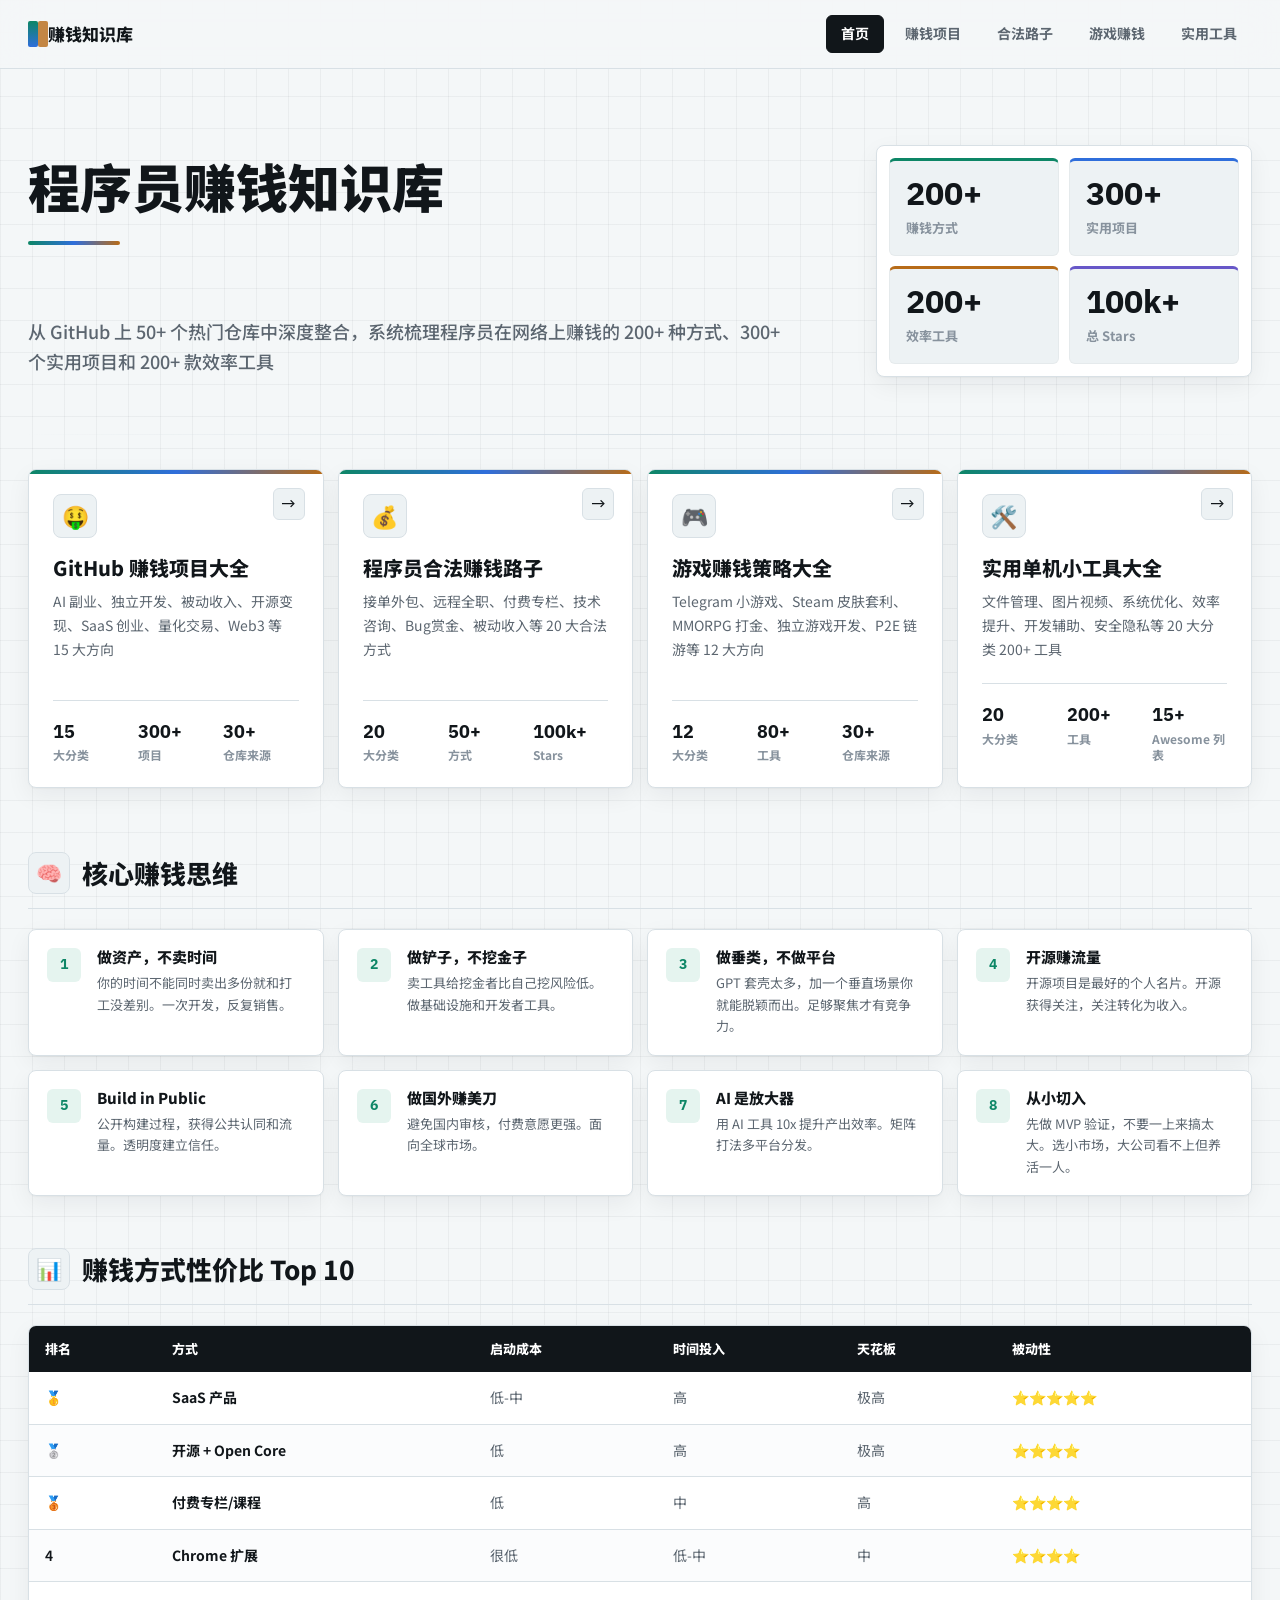
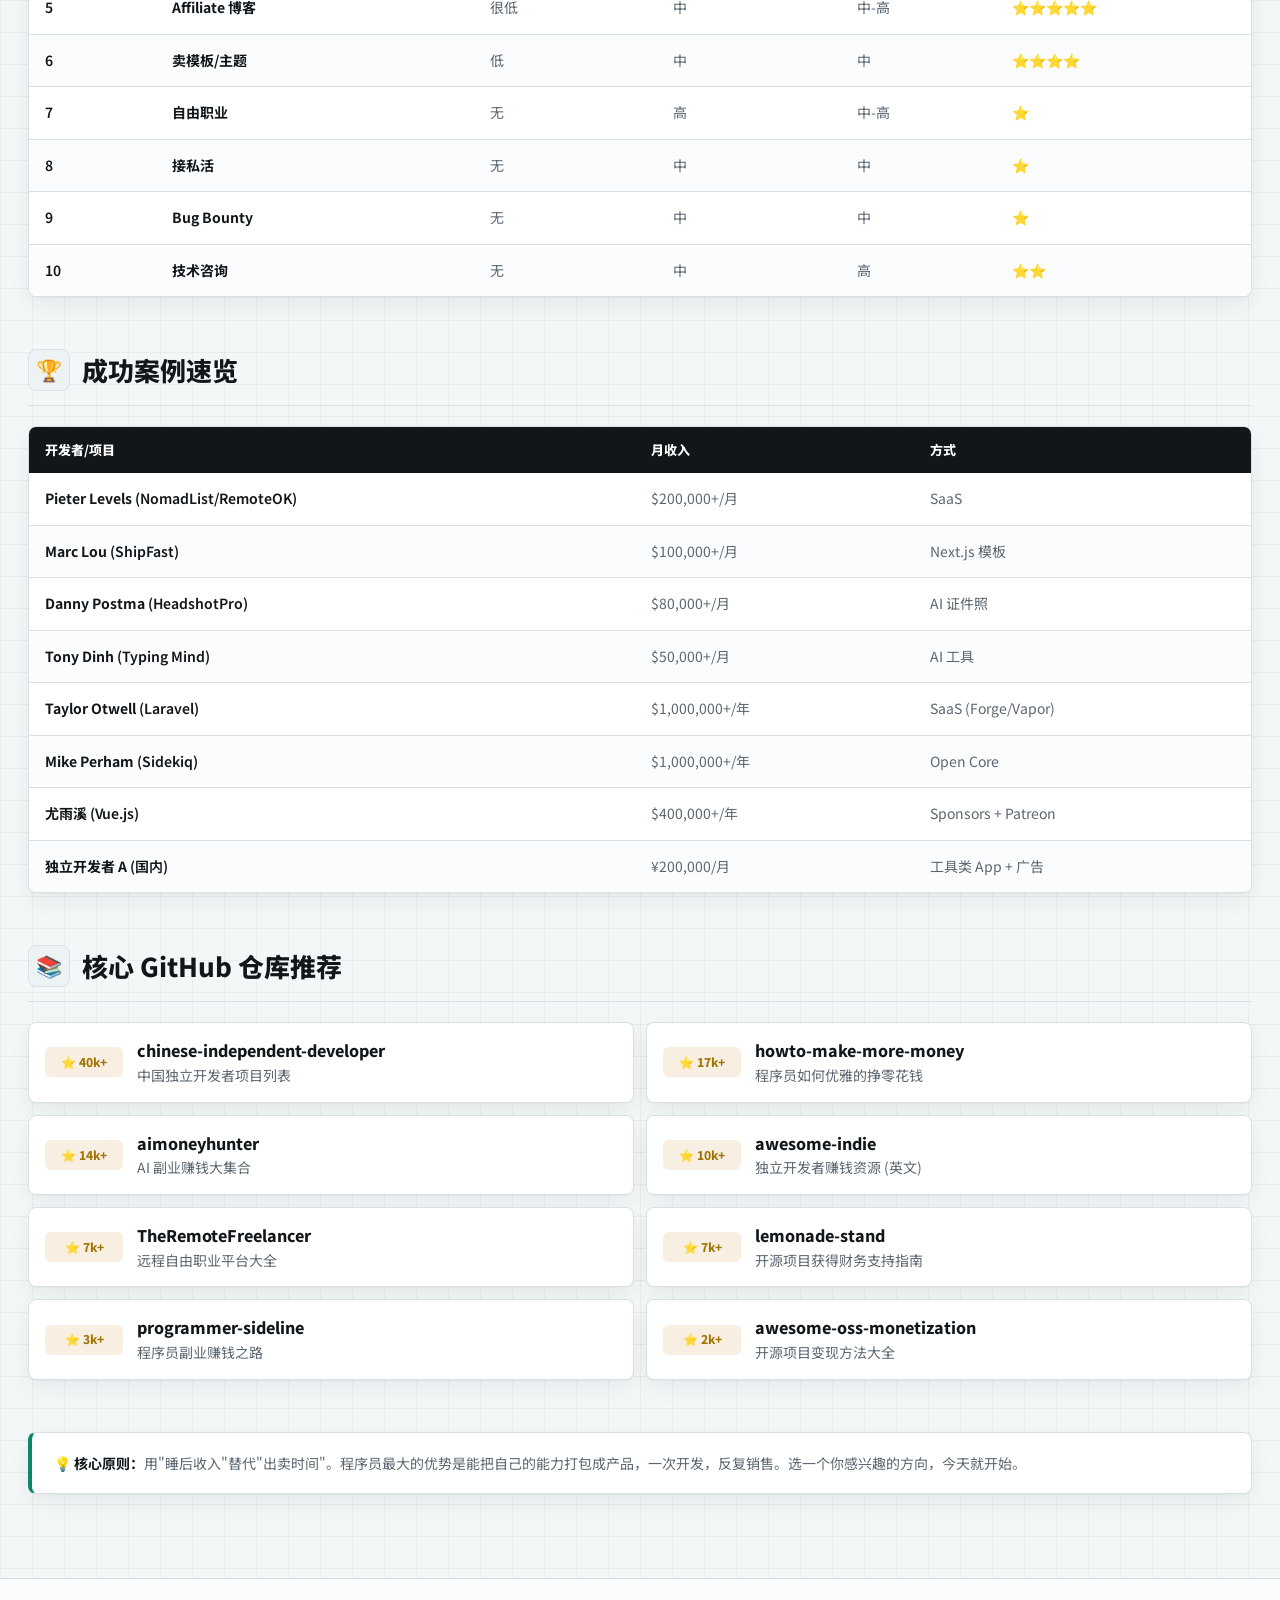
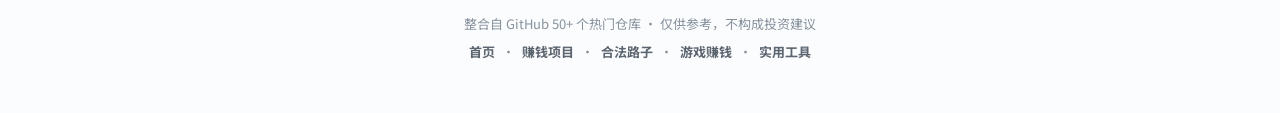
==== commit 7e2ebb27: "refine: UI v3 - 清理内联样式、增强可访问性、优化CSS设计系统 - style.css: 重写为 Revenue Library UI v3，网格背景、深色表头、更紧凑圆角、IBM P" ====
--- a/index.html
+++ b/index.html
@@ -11,10 +11,10 @@
 <body>
 
   <!-- Nav -->
-  <nav class="nav">
+  <nav class="nav" aria-label="主导航">
     <div class="nav-inner">
-      <a href="index.html" class="nav-logo">💰 赚钱知识库</a>
-      <button class="menu-btn" onclick="document.querySelector('.nav-links').classList.toggle('open')">☰</button>
+      <a href="index.html" class="nav-logo">赚钱知识库</a>
+      <button class="menu-btn" type="button" aria-label="打开导航菜单" aria-expanded="false">☰</button>
       <div class="nav-links">
         <a href="index.html" class="active">首页</a>
         <a href="projects.html">赚钱项目</a>
@@ -50,12 +50,12 @@
   </section>
 
   <!-- Hub Cards -->
-  <div class="container">
+  <main class="container">
     <div class="hub-grid reveal">
       <!-- Card 1 -->
-      <a href="projects.html" style="text-decoration:none;color:inherit">
+      <a href="projects.html">
         <div class="hub-card">
-          <div class="hub-icon" style="background:linear-gradient(135deg,rgba(99,102,241,0.2),rgba(139,92,246,0.2))">🤑
+          <div class="hub-icon">🤑
           </div>
           <h3>GitHub 赚钱项目大全</h3>
           <p>AI 副业、独立开发、被动收入、开源变现、SaaS 创业、量化交易、Web3 等 15 大方向</p>
@@ -68,9 +68,9 @@
         </div>
       </a>
       <!-- Card 2 -->
-      <a href="legal.html" style="text-decoration:none;color:inherit">
+      <a href="legal.html">
         <div class="hub-card">
-          <div class="hub-icon" style="background:linear-gradient(135deg,rgba(34,197,94,0.2),rgba(6,182,212,0.2))">💰
+          <div class="hub-icon">💰
           </div>
           <h3>程序员合法赚钱路子</h3>
           <p>接单外包、远程全职、付费专栏、技术咨询、Bug赏金、被动收入等 20 大合法方式</p>
@@ -83,9 +83,9 @@
         </div>
       </a>
       <!-- Card 3 -->
-      <a href="games.html" style="text-decoration:none;color:inherit">
+      <a href="games.html">
         <div class="hub-card">
-          <div class="hub-icon" style="background:linear-gradient(135deg,rgba(249,115,22,0.2),rgba(234,179,8,0.2))">🎮
+          <div class="hub-icon">🎮
           </div>
           <h3>游戏赚钱策略大全</h3>
           <p>Telegram 小游戏、Steam 皮肤套利、MMORPG 打金、独立游戏开发、P2E 链游等 12 大方向</p>
@@ -98,9 +98,9 @@
         </div>
       </a>
       <!-- Card 4 -->
-      <a href="tools.html" style="text-decoration:none;color:inherit">
+      <a href="tools.html">
         <div class="hub-card">
-          <div class="hub-icon" style="background:linear-gradient(135deg,rgba(6,182,212,0.2),rgba(59,130,246,0.2))">🛠️
+          <div class="hub-icon">🛠️
           </div>
           <h3>实用单机小工具大全</h3>
           <p>文件管理、图片视频、系统优化、效率提升、开发辅助、安全隐私等 20 大分类 200+ 工具</p>
@@ -115,64 +115,64 @@
     </div>
 
     <!-- Core Principles -->
-    <section class="section reveal" style="margin-top:4rem">
+    <section class="section reveal">
       <h2 class="section-title">
         <span class="icon"
-          style="background:linear-gradient(135deg,rgba(99,102,241,0.2),rgba(139,92,246,0.2))">🧠</span>
+         >🧠</span>
         核心赚钱思维
       </h2>
       <div class="principles">
         <div class="principle">
-          <div class="num" style="background:rgba(99,102,241,0.15);color:var(--color-indigo)">1</div>
+          <div class="num">1</div>
           <div>
             <h4>做资产，不卖时间</h4>
             <p>你的时间不能同时卖出多份就和打工没差别。一次开发，反复销售。</p>
           </div>
         </div>
         <div class="principle">
-          <div class="num" style="background:rgba(34,197,94,0.15);color:var(--color-green)">2</div>
+          <div class="num">2</div>
           <div>
             <h4>做铲子，不挖金子</h4>
             <p>卖工具给挖金者比自己挖风险低。做基础设施和开发者工具。</p>
           </div>
         </div>
         <div class="principle">
-          <div class="num" style="background:rgba(6,182,212,0.15);color:var(--color-cyan)">3</div>
+          <div class="num">3</div>
           <div>
             <h4>做垂类，不做平台</h4>
             <p>GPT 套壳太多，加一个垂直场景你就能脱颖而出。足够聚焦才有竞争力。</p>
           </div>
         </div>
         <div class="principle">
-          <div class="num" style="background:rgba(249,115,22,0.15);color:var(--color-orange)">4</div>
+          <div class="num">4</div>
           <div>
             <h4>开源赚流量</h4>
             <p>开源项目是最好的个人名片。开源获得关注，关注转化为收入。</p>
           </div>
         </div>
         <div class="principle">
-          <div class="num" style="background:rgba(236,72,153,0.15);color:var(--color-pink)">5</div>
+          <div class="num">5</div>
           <div>
             <h4>Build in Public</h4>
             <p>公开构建过程，获得公共认同和流量。透明度建立信任。</p>
           </div>
         </div>
         <div class="principle">
-          <div class="num" style="background:rgba(234,179,8,0.15);color:var(--color-yellow)">6</div>
+          <div class="num">6</div>
           <div>
             <h4>做国外赚美刀</h4>
             <p>避免国内审核，付费意愿更强。面向全球市场。</p>
           </div>
         </div>
         <div class="principle">
-          <div class="num" style="background:rgba(239,68,68,0.15);color:var(--color-red)">7</div>
+          <div class="num">7</div>
           <div>
             <h4>AI 是放大器</h4>
             <p>用 AI 工具 10x 提升产出效率。矩阵打法多平台分发。</p>
           </div>
         </div>
         <div class="principle">
-          <div class="num" style="background:rgba(99,102,241,0.15);color:var(--color-indigo)">8</div>
+          <div class="num">8</div>
           <div>
             <h4>从小切入</h4>
             <p>先做 MVP 验证，不要一上来搞太大。选小市场，大公司看不上但养活一人。</p>
@@ -184,19 +184,19 @@
     <!-- Top Earning Methods -->
     <section class="section reveal">
       <h2 class="section-title">
-        <span class="icon" style="background:linear-gradient(135deg,rgba(34,197,94,0.2),rgba(6,182,212,0.2))">📊</span>
+        <span class="icon">📊</span>
         赚钱方式性价比 Top 10
       </h2>
       <div class="table-wrap">
         <table>
           <thead>
             <tr>
-              <th>排名</th>
-              <th>方式</th>
-              <th>启动成本</th>
-              <th>时间投入</th>
-              <th>天花板</th>
-              <th>被动性</th>
+              <th scope="col">排名</th>
+              <th scope="col">方式</th>
+              <th scope="col">启动成本</th>
+              <th scope="col">时间投入</th>
+              <th scope="col">天花板</th>
+              <th scope="col">被动性</th>
             </tr>
           </thead>
           <tbody>
@@ -288,16 +288,16 @@
     <!-- Success Cases -->
     <section class="section reveal">
       <h2 class="section-title">
-        <span class="icon" style="background:linear-gradient(135deg,rgba(234,179,8,0.2),rgba(249,115,22,0.2))">🏆</span>
+        <span class="icon">🏆</span>
         成功案例速览
       </h2>
       <div class="table-wrap">
         <table>
           <thead>
             <tr>
-              <th>开发者/项目</th>
-              <th>月收入</th>
-              <th>方式</th>
+              <th scope="col">开发者/项目</th>
+              <th scope="col">月收入</th>
+              <th scope="col">方式</th>
             </tr>
           </thead>
           <tbody>
@@ -350,72 +350,72 @@
     <section class="section reveal">
       <h2 class="section-title">
         <span class="icon"
-          style="background:linear-gradient(135deg,rgba(139,92,246,0.2),rgba(236,72,153,0.2))">📚</span>
+         >📚</span>
         核心 GitHub 仓库推荐
       </h2>
       <div class="repo-list">
         <a href="https://github.com/1c7/chinese-independent-developer" target="_blank" class="repo-card"
-          style="text-decoration:none;color:inherit">
+         >
           <span class="repo-stars">⭐ 40k+</span>
           <div>
             <div class="fw-700">chinese-independent-developer</div>
-            <div class="text-sm" style="color:var(--text-muted)">中国独立开发者项目列表</div>
+            <div class="text-sm">中国独立开发者项目列表</div>
           </div>
         </a>
         <a href="https://github.com/easychen/howto-make-more-money" target="_blank" class="repo-card"
-          style="text-decoration:none;color:inherit">
+         >
           <span class="repo-stars">⭐ 17k+</span>
           <div>
             <div class="fw-700">howto-make-more-money</div>
-            <div class="text-sm" style="color:var(--text-muted)">程序员如何优雅的挣零花钱</div>
+            <div class="text-sm">程序员如何优雅的挣零花钱</div>
           </div>
         </a>
         <a href="https://github.com/bleedline/aimoneyhunter" target="_blank" class="repo-card"
-          style="text-decoration:none;color:inherit">
+         >
           <span class="repo-stars">⭐ 14k+</span>
           <div>
             <div class="fw-700">aimoneyhunter</div>
-            <div class="text-sm" style="color:var(--text-muted)">AI 副业赚钱大集合</div>
+            <div class="text-sm">AI 副业赚钱大集合</div>
           </div>
         </a>
         <a href="https://github.com/mezod/awesome-indie" target="_blank" class="repo-card"
-          style="text-decoration:none;color:inherit">
+         >
           <span class="repo-stars">⭐ 10k+</span>
           <div>
             <div class="fw-700">awesome-indie</div>
-            <div class="text-sm" style="color:var(--text-muted)">独立开发者赚钱资源 (英文)</div>
+            <div class="text-sm">独立开发者赚钱资源 (英文)</div>
           </div>
         </a>
         <a href="https://github.com/engineerapart/TheRemoteFreelancer" target="_blank" class="repo-card"
-          style="text-decoration:none;color:inherit">
+         >
           <span class="repo-stars">⭐ 7k+</span>
           <div>
             <div class="fw-700">TheRemoteFreelancer</div>
-            <div class="text-sm" style="color:var(--text-muted)">远程自由职业平台大全</div>
+            <div class="text-sm">远程自由职业平台大全</div>
           </div>
         </a>
         <a href="https://github.com/nayafia/lemonade-stand" target="_blank" class="repo-card"
-          style="text-decoration:none;color:inherit">
+         >
           <span class="repo-stars">⭐ 7k+</span>
           <div>
             <div class="fw-700">lemonade-stand</div>
-            <div class="text-sm" style="color:var(--text-muted)">开源项目获得财务支持指南</div>
+            <div class="text-sm">开源项目获得财务支持指南</div>
           </div>
         </a>
         <a href="https://github.com/CodingDocs/programmer-sideline" target="_blank" class="repo-card"
-          style="text-decoration:none;color:inherit">
+         >
           <span class="repo-stars">⭐ 3k+</span>
           <div>
             <div class="fw-700">programmer-sideline</div>
-            <div class="text-sm" style="color:var(--text-muted)">程序员副业赚钱之路</div>
+            <div class="text-sm">程序员副业赚钱之路</div>
           </div>
         </a>
         <a href="https://github.com/PayDevs/awesome-oss-monetization" target="_blank" class="repo-card"
-          style="text-decoration:none;color:inherit">
+         >
           <span class="repo-stars">⭐ 2k+</span>
           <div>
             <div class="fw-700">awesome-oss-monetization</div>
-            <div class="text-sm" style="color:var(--text-muted)">开源项目变现方法大全</div>
+            <div class="text-sm">开源项目变现方法大全</div>
           </div>
         </a>
       </div>
@@ -424,12 +424,12 @@
     <div class="tip reveal">
       <strong>💡 核心原则：</strong>用"睡后收入"替代"出卖时间"。程序员最大的优势是能把自己的能力打包成产品，一次开发，反复销售。选一个你感兴趣的方向，今天就开始。
     </div>
-  </div>
+  </main>
 
   <!-- Footer -->
   <footer class="footer">
     <p>整合自 GitHub 50+ 个热门仓库 · 仅供参考，不构成投资建议</p>
-    <p style="margin-top:0.5rem">
+    <p>
       <a href="index.html">首页</a> ·
       <a href="projects.html">赚钱项目</a> ·
       <a href="legal.html">合法路子</a> ·
@@ -439,8 +439,8 @@
   </footer>
 
   <!-- Back to top -->
-  <button class="back-top" id="backTop" onclick="window.scrollTo({top:0})">↑</button>
+  <button class="back-top" id="backTop" type="button" aria-label="回到顶部">↑</button>
   <script src="main.js"></script>
 </body>
 
-</html>+</html>
--- a/style.css
+++ b/style.css
@@ -1,284 +1,1221 @@
-﻿/* ===== OPPO Design System v2 ===== */
-/* Light · Breathable · Naturally Modern */
-@import url('https://fonts.googleapis.com/css2?family=Inter:wght@300;400;500;600;700;800&display=swap');
+/* ===== Revenue Library UI v3 ===== */
+@import url('https://fonts.googleapis.com/css2?family=IBM+Plex+Sans:wght@400;500;600;700&family=Noto+Sans+SC:wght@400;500;600;700;800;900&display=swap');
 
 :root {
-  --bg-page: #F7F8FA;
-  --bg-surface: #FFFFFF;
-  --bg-glass: rgba(255,255,255,0.72);
-  --text-main: #1D1D1F;
-  --text-muted: #48484A;
-  --text-light: #8E8E93;
-  --border: rgba(0,0,0,0.06);
-  --border-hover: rgba(0,0,0,0.12);
-  --accent: #00B578;
-  --accent-hover: #009F6B;
-  --accent-bg: rgba(0,181,120,0.08);
-  --accent-secondary: #007AFF;
-  --accent-secondary-bg: rgba(0,122,255,0.08);
-  --color-indigo: #6366F1;
-  --color-green: #22C55E;
-  --color-cyan: #06B6D4;
-  --color-orange: #F97316;
-  --color-pink: #EC4899;
-  --color-yellow: #EAB308;
-  --color-red: #EF4444;
-  --card-hover: rgba(0,0,0,0.015);
-  --radius-sm: 12px;
-  --radius-md: 20px;
-  --radius-lg: 28px;
-  --shadow-sm: 0 1px 3px rgba(0,0,0,0.02), 0 4px 12px rgba(0,0,0,0.03);
-  --shadow-md: 0 2px 4px rgba(0,0,0,0.02), 0 8px 24px rgba(0,0,0,0.05);
-  --shadow-hover: 0 4px 8px rgba(0,0,0,0.03), 0 20px 48px rgba(0,0,0,0.08);
-  --shadow-glow: 0 0 0 1px rgba(0,181,120,0.08), 0 8px 24px rgba(0,181,120,0.06);
-  --tag-green-bg: rgba(0,181,120,0.1);  --tag-green-txt: #00A06A;
-  --tag-blue-bg: rgba(0,122,255,0.1);   --tag-blue-txt: #0066DD;
-  --tag-orange-bg: rgba(255,149,0,0.1);  --tag-orange-txt: #CC7700;
-  --tag-red-bg: rgba(255,59,48,0.1);    --tag-red-txt: #DD3327;
-  --tag-purple-bg: rgba(124,58,237,0.1); --tag-purple-txt: #6D28D9;
+  --bg-page: #f4f7f8;
+  --bg-surface: #ffffff;
+  --bg-subtle: #edf2f4;
+  --bg-elevated: #fbfcfd;
+  --text-main: #11161a;
+  --text-muted: #5c6670;
+  --text-light: #87929d;
+  --border: #d8e0e5;
+  --border-hover: #b6c3cc;
+  --accent: #0d8666;
+  --accent-hover: #096f55;
+  --accent-bg: #e5f4ef;
+  --accent-secondary: #2f6edb;
+  --accent-secondary-bg: #e7eefb;
+  --color-indigo: #6757c8;
+  --color-green: #0d8666;
+  --color-cyan: #0b7893;
+  --color-orange: #b76b18;
+  --color-pink: #aa3d77;
+  --color-yellow: #9f7400;
+  --color-red: #ba3c3c;
+  --card-hover: #f7fafb;
+  --radius-sm: 6px;
+  --radius-md: 8px;
+  --radius-lg: 8px;
+  --shadow-sm: 0 1px 2px rgba(17, 22, 26, 0.04), 0 8px 24px rgba(17, 22, 26, 0.06);
+  --shadow-md: 0 2px 4px rgba(17, 22, 26, 0.06), 0 16px 38px rgba(17, 22, 26, 0.1);
+  --shadow-hover: 0 4px 8px rgba(17, 22, 26, 0.08), 0 18px 42px rgba(17, 22, 26, 0.12);
+  --shadow-glow: 0 0 0 1px rgba(13, 134, 102, 0.14), 0 10px 28px rgba(13, 134, 102, 0.1);
+  --tag-green-bg: #e5f4ef;
+  --tag-green-txt: #0d755a;
+  --tag-blue-bg: #e7eefb;
+  --tag-blue-txt: #285bb8;
+  --tag-orange-bg: #f8eee1;
+  --tag-orange-txt: #9a5a12;
+  --tag-red-bg: #fae9e9;
+  --tag-red-txt: #9d3030;
+  --tag-purple-bg: #f0ebfb;
+  --tag-purple-txt: #5c47ad;
 }
 
 @media (prefers-color-scheme: dark) {
   :root {
-    --bg-page: #0C0C0D;
-    --bg-surface: #1C1C1E;
-    --bg-glass: rgba(28,28,30,0.78);
-    --text-main: #F5F5F7;
-    --text-muted: #AEAEB2;
-    --text-light: #636366;
-    --border: rgba(255,255,255,0.08);
-    --border-hover: rgba(255,255,255,0.16);
-    --accent: #11D48A;
-    --accent-hover: #1AE499;
-    --accent-bg: rgba(17,212,138,0.1);
-    --accent-secondary: #409CFF;
-    --accent-secondary-bg: rgba(64,156,255,0.12);
-    --shadow-sm: 0 2px 8px rgba(0,0,0,0.2);
-    --shadow-md: 0 4px 20px rgba(0,0,0,0.25);
-    --shadow-hover: 0 16px 48px rgba(0,0,0,0.35);
-    --shadow-glow: 0 0 0 1px rgba(17,212,138,0.15), 0 8px 24px rgba(17,212,138,0.08);
-    --tag-green-bg: rgba(17,212,138,0.12);  --tag-green-txt: #11D48A;
-    --tag-blue-bg: rgba(64,156,255,0.12);   --tag-blue-txt: #409CFF;
-    --tag-orange-bg: rgba(255,159,10,0.12);  --tag-orange-txt: #FF9F0A;
-    --tag-red-bg: rgba(255,69,58,0.12);    --tag-red-txt: #FF6961;
-    --tag-purple-bg: rgba(167,139,250,0.12); --tag-purple-txt: #A78BFA;
-    --color-indigo: #818CF8;
-    --color-green: #4ADE80;
-    --color-cyan: #22D3EE;
-    --color-orange: #FB923C;
-    --color-pink: #F472B6;
-    --color-yellow: #FACC15;
-    --color-red: #F87171;
-    --card-hover: rgba(255,255,255,0.03);
+    --bg-page: #111416;
+    --bg-surface: #181d20;
+    --bg-subtle: #20272b;
+    --bg-elevated: #15191c;
+    --text-main: #f0f4f5;
+    --text-muted: #b4bec5;
+    --text-light: #7f8b94;
+    --border: #2d363d;
+    --border-hover: #46535d;
+    --accent: #42c49a;
+    --accent-hover: #66d6af;
+    --accent-bg: rgba(66, 196, 154, 0.12);
+    --accent-secondary: #79a7ff;
+    --accent-secondary-bg: rgba(121, 167, 255, 0.12);
+    --card-hover: #1d2428;
+    --shadow-sm: 0 1px 2px rgba(0, 0, 0, 0.18), 0 12px 34px rgba(0, 0, 0, 0.22);
+    --shadow-md: 0 2px 4px rgba(0, 0, 0, 0.22), 0 18px 46px rgba(0, 0, 0, 0.28);
+    --shadow-hover: 0 4px 8px rgba(0, 0, 0, 0.24), 0 22px 56px rgba(0, 0, 0, 0.34);
+    --shadow-glow: 0 0 0 1px rgba(66, 196, 154, 0.18), 0 12px 30px rgba(66, 196, 154, 0.1);
+    --tag-green-bg: rgba(66, 196, 154, 0.14);
+    --tag-green-txt: #63d7ae;
+    --tag-blue-bg: rgba(121, 167, 255, 0.14);
+    --tag-blue-txt: #9abaff;
+    --tag-orange-bg: rgba(245, 168, 80, 0.14);
+    --tag-orange-txt: #f5b66f;
+    --tag-red-bg: rgba(245, 105, 105, 0.14);
+    --tag-red-txt: #ff8b8b;
+    --tag-purple-bg: rgba(169, 145, 246, 0.14);
+    --tag-purple-txt: #b8a6ff;
+    --color-indigo: #a292ff;
+    --color-green: #63d7ae;
+    --color-cyan: #64d7ef;
+    --color-orange: #f5b66f;
+    --color-pink: #ee8dc0;
+    --color-yellow: #e8c95d;
+    --color-red: #ff8b8b;
   }
 }
 
 /* ===== Reset ===== */
-*, *::before, *::after { margin: 0; padding: 0; box-sizing: border-box; }
-html { font-size: 16px; scroll-behavior: smooth; -webkit-text-size-adjust: 100%; }
+*, *::before, *::after {
+  box-sizing: border-box;
+}
+
+* {
+  margin: 0;
+  padding: 0;
+}
+
+html {
+  font-size: 16px;
+  scroll-behavior: smooth;
+  scroll-padding-top: 88px;
+  -webkit-text-size-adjust: 100%;
+}
+
 body {
-  font-family: 'Inter', -apple-system, BlinkMacSystemFont, 'SF Pro Display', 'PingFang SC', 'Noto Sans SC', sans-serif;
-  background: var(--bg-page);
+  min-height: 100vh;
+  font-family: "Noto Sans SC", "IBM Plex Sans", "Microsoft YaHei", sans-serif;
   color: var(--text-muted);
-  line-height: 1.65;
+  background-color: var(--bg-page);
+  background-image:
+    linear-gradient(rgba(17, 22, 26, 0.045) 1px, transparent 1px),
+    linear-gradient(90deg, rgba(17, 22, 26, 0.045) 1px, transparent 1px);
+  background-size: 32px 32px;
+  line-height: 1.68;
   -webkit-font-smoothing: antialiased;
   -moz-osx-font-smoothing: grayscale;
   text-rendering: optimizeLegibility;
   overflow-x: hidden;
 }
-h1, h2, h3, h4, h5, h6 { color: var(--text-main); font-weight: 650; line-height: 1.25; letter-spacing: -0.02em; }
-a { color: var(--accent); text-decoration: none; transition: color 0.25s ease; }
-a:hover { color: var(--accent-hover); }
-
-/* ===== Layout ===== */
-.page-layout { display: flex; gap: 3.5rem; max-width: 1280px; margin: 0 auto; padding: 2.5rem 2rem 6rem; }
-.page-main { flex: 1; min-width: 0; }
-
-/* ===== Nav ===== */
+
+@media (prefers-color-scheme: dark) {
+  body {
+    background-image:
+      linear-gradient(rgba(255, 255, 255, 0.04) 1px, transparent 1px),
+      linear-gradient(90deg, rgba(255, 255, 255, 0.04) 1px, transparent 1px);
+  }
+}
+
+h1, h2, h3, h4, h5, h6 {
+  color: var(--text-main);
+  font-weight: 800;
+  line-height: 1.22;
+  letter-spacing: 0;
+}
+
+p {
+  letter-spacing: 0;
+}
+
+a {
+  color: var(--accent-secondary);
+  text-decoration: none;
+  transition: color 0.18s ease, background-color 0.18s ease, border-color 0.18s ease, transform 0.18s ease;
+}
+
+a:hover {
+  color: var(--accent-hover);
+}
+
+strong {
+  color: var(--text-main);
+  font-weight: 700;
+}
+
+::selection {
+  color: #ffffff;
+  background: var(--accent);
+}
+
+/* ===== Navigation ===== */
 .nav {
-  position: sticky; top: 0; z-index: 100;
-  background: var(--bg-glass);
-  backdrop-filter: saturate(180%) blur(20px);
-  -webkit-backdrop-filter: saturate(180%) blur(20px);
+  position: sticky;
+  top: 0;
+  z-index: 100;
+  background: rgba(244, 247, 248, 0.9);
   border-bottom: 1px solid var(--border);
-  transition: box-shadow 0.3s ease;
-}
-.nav.scrolled { box-shadow: var(--shadow-sm); }
-.nav-inner { max-width: 1280px; margin: 0 auto; display: flex; align-items: center; justify-content: space-between; height: 64px; padding: 0 2rem; }
-.nav-logo { font-size: 1.15rem; font-weight: 700; color: var(--text-main); letter-spacing: -0.02em; display: flex; align-items: center; gap: 0.4rem; }
-.nav-links { display: flex; gap: 0.25rem; }
-.nav-links a { padding: 0.4rem 1rem; border-radius: 999px; font-size: 0.88rem; font-weight: 500; color: var(--text-muted); transition: all 0.25s ease; }
-.nav-links a:hover { color: var(--text-main); background: var(--card-hover); }
-.nav-links a.active { color: var(--bg-surface); background: var(--text-main); font-weight: 600; }
-.menu-btn { display: none; background: none; border: none; color: var(--text-main); font-size: 1.4rem; cursor: pointer; padding: 0.25rem; }
-
-@media (max-width: 860px) {
-  .menu-btn { display: block; }
-  .nav-links { display: none; position: absolute; top: 64px; left: 0; right: 0; flex-direction: column; background: var(--bg-surface); padding: 1rem 1.5rem 1.5rem; border-bottom: 1px solid var(--border); box-shadow: var(--shadow-md); gap: 0.25rem; }
-  .nav-links.open { display: flex; }
-  .nav-links a { padding: 0.75rem 1rem; border-radius: var(--radius-sm); }
-  .nav-links a.active { background: var(--accent-bg); color: var(--accent); }
+  backdrop-filter: blur(18px) saturate(160%);
+  -webkit-backdrop-filter: blur(18px) saturate(160%);
+}
+
+@media (prefers-color-scheme: dark) {
+  .nav {
+    background: rgba(17, 20, 22, 0.9);
+  }
+}
+
+.nav.scrolled {
+  box-shadow: var(--shadow-sm);
+}
+
+.nav-inner {
+  display: flex;
+  align-items: center;
+  justify-content: space-between;
+  max-width: 1280px;
+  height: 68px;
+  margin: 0 auto;
+  padding: 0 28px;
+  gap: 20px;
+}
+
+.nav-logo {
+  display: inline-flex;
+  align-items: center;
+  gap: 10px;
+  color: var(--text-main);
+  font-size: 17px;
+  font-weight: 800;
+  white-space: nowrap;
+}
+
+.nav-logo::before {
+  content: "";
+  width: 10px;
+  height: 26px;
+  border-radius: 2px;
+  background: linear-gradient(180deg, var(--accent), var(--accent-secondary));
+  box-shadow: 10px 0 0 rgba(183, 107, 24, 0.8);
+}
+
+.nav-links {
+  display: flex;
+  align-items: center;
+  gap: 6px;
+}
+
+.nav-links a {
+  display: inline-flex;
+  align-items: center;
+  min-height: 38px;
+  padding: 0 14px;
+  border: 1px solid transparent;
+  border-radius: var(--radius-sm);
+  color: var(--text-muted);
+  font-size: 14px;
+  font-weight: 700;
+}
+
+.nav-links a:hover {
+  color: var(--text-main);
+  background: var(--bg-surface);
+  border-color: var(--border);
+}
+
+.nav-links a.active {
+  color: #ffffff;
+  background: var(--text-main);
+  border-color: var(--text-main);
+}
+
+.menu-btn {
+  display: none;
+  align-items: center;
+  justify-content: center;
+  width: 42px;
+  height: 42px;
+  border: 1px solid var(--border);
+  border-radius: var(--radius-sm);
+  color: var(--text-main);
+  background: var(--bg-surface);
+  font-size: 20px;
+  cursor: pointer;
+}
+
+.menu-btn:hover {
+  border-color: var(--border-hover);
 }
 
 /* ===== Hero ===== */
-.hero { text-align: center; padding: 5rem 2rem 3.5rem; max-width: 860px; margin: 0 auto; position: relative; }
-.hero::before {
-  content: ''; position: absolute; top: -120px; left: 50%; transform: translateX(-50%);
-  width: 700px; height: 700px;
-  background: radial-gradient(circle, rgba(0,181,120,0.06) 0%, rgba(0,122,255,0.04) 40%, transparent 70%);
-  pointer-events: none; z-index: -1;
-}
+.hero {
+  position: relative;
+  display: grid;
+  grid-template-columns: minmax(0, 1fr) 376px;
+  gap: 44px;
+  align-items: end;
+  max-width: 1280px;
+  margin: 0 auto;
+  padding: 76px 28px 58px;
+}
+
+.hero > * {
+  min-width: 0;
+}
+
+.hero::after {
+  content: "";
+  position: absolute;
+  left: 28px;
+  right: 28px;
+  bottom: 0;
+  height: 1px;
+  background: linear-gradient(90deg, transparent, var(--border), transparent);
+}
+
 .hero h1 {
-  font-size: clamp(2.2rem, 5vw, 3.5rem); font-weight: 800; margin-bottom: 1rem; letter-spacing: -0.035em; line-height: 1.15;
-  background: linear-gradient(135deg, var(--text-main) 0%, var(--text-muted) 100%);
-  -webkit-background-clip: text; -webkit-text-fill-color: transparent; background-clip: text;
-}
-.hero p { font-size: 1.1rem; color: var(--text-muted); font-weight: 400; line-height: 1.6; max-width: 640px; margin: 0 auto; }
-.hero .stats { display: flex; justify-content: center; gap: 3rem; margin-top: 2.5rem; flex-wrap: wrap; }
-.hero .stat-val { font-size: 2.25rem; font-weight: 700; color: var(--text-main); line-height: 1; letter-spacing: -0.03em; }
-.hero .stat-label { font-size: 0.85rem; font-weight: 500; color: var(--text-light); margin-top: 0.4rem; }
+  max-width: 820px;
+  margin: 0 0 18px;
+  font-size: 52px;
+  font-weight: 900;
+}
+
+.hero h1::after {
+  content: "";
+  display: block;
+  width: 92px;
+  height: 4px;
+  margin-top: 24px;
+  border-radius: 999px;
+  background: linear-gradient(90deg, var(--accent), var(--accent-secondary), var(--color-orange));
+}
+
+.hero p {
+  max-width: 760px;
+  color: var(--text-muted);
+  font-size: 18px;
+  font-weight: 500;
+}
+
+.hero .stats {
+  grid-column: 2;
+  grid-row: 1 / span 2;
+  display: grid;
+  grid-template-columns: repeat(2, minmax(0, 1fr));
+  gap: 10px;
+  align-self: stretch;
+  min-height: 222px;
+  width: 100%;
+  padding: 12px;
+  background: var(--bg-surface);
+  border: 1px solid var(--border);
+  border-radius: var(--radius-lg);
+  box-shadow: var(--shadow-sm);
+}
+
+.hero .stat {
+  display: flex;
+  flex-direction: column;
+  justify-content: flex-end;
+  min-height: 92px;
+  padding: 16px;
+  background: var(--bg-subtle);
+  border: 1px solid rgba(17, 22, 26, 0.03);
+  border-radius: var(--radius-sm);
+}
+
+.hero .stat:nth-child(1) {
+  border-top: 3px solid var(--accent);
+}
+
+.hero .stat:nth-child(2) {
+  border-top: 3px solid var(--accent-secondary);
+}
+
+.hero .stat:nth-child(3) {
+  border-top: 3px solid var(--color-orange);
+}
+
+.hero .stat:nth-child(4) {
+  border-top: 3px solid var(--color-indigo);
+}
+
+.hero .stat-val {
+  color: var(--text-main);
+  font-family: "IBM Plex Sans", "Noto Sans SC", sans-serif;
+  font-size: 32px;
+  font-weight: 700;
+  line-height: 1;
+}
+
+.hero .stat-label {
+  margin-top: 8px;
+  color: var(--text-light);
+  font-size: 13px;
+  font-weight: 700;
+}
+
+/* ===== Shared Layout ===== */
+.container {
+  max-width: 1280px;
+  margin: 0 auto;
+  padding: 34px 28px 64px;
+}
+
+.page-layout {
+  display: grid;
+  grid-template-columns: 248px minmax(0, 1fr);
+  gap: 34px;
+  max-width: 1280px;
+  margin: 0 auto;
+  padding: 38px 28px 72px;
+}
+
+.page-main {
+  min-width: 0;
+}
 
 /* ===== Hub Cards ===== */
-.hub-grid { display: grid; grid-template-columns: repeat(auto-fill, minmax(280px, 1fr)); gap: 1.25rem; margin-top: 2.5rem; }
+.hub-grid {
+  display: grid;
+  grid-template-columns: repeat(4, minmax(0, 1fr));
+  gap: 14px;
+}
+
+.hub-grid > a {
+  display: block;
+  min-width: 0;
+}
+
 .hub-card {
-  background: var(--bg-surface); border: 1px solid var(--border); border-radius: var(--radius-lg);
-  padding: 2.5rem 2rem; text-align: center; box-shadow: var(--shadow-sm);
-  transition: all 0.4s cubic-bezier(0.16, 1, 0.3, 1);
-  position: relative; display: block; color: inherit; overflow: hidden;
-}
-.hub-card::before { content: ''; position: absolute; inset: 0; background: radial-gradient(ellipse at 50% 0%, var(--accent-bg) 0%, transparent 65%); opacity: 0; transition: opacity 0.5s ease; }
-.hub-card:hover { transform: translateY(-6px); box-shadow: var(--shadow-hover); border-color: rgba(0,181,120,0.15); }
-.hub-card:hover::before { opacity: 1; }
-.hub-card > * { position: relative; z-index: 1; }
-.hub-icon { width: 72px; height: 72px; margin: 0 auto 1.25rem; border-radius: var(--radius-md); background: var(--bg-page); display: flex; align-items: center; justify-content: center; font-size: 2rem; transition: transform 0.4s cubic-bezier(0.16, 1, 0.3, 1); }
-.hub-card:hover .hub-icon { transform: scale(1.08) rotate(-2deg); }
-.hub-card h3 { font-size: 1.3rem; margin-bottom: 0.6rem; letter-spacing: -0.01em; }
-.hub-card p { font-size: 0.95rem; color: var(--text-muted); margin-bottom: 1.5rem; line-height: 1.5; }
-.hub-stats { display: flex; justify-content: center; gap: 1.75rem; border-top: 1px solid var(--border); padding-top: 1.25rem; }
-.hub-stat-val { font-weight: 700; color: var(--text-main); font-size: 1.05rem; }
-.hub-stat-lbl { font-size: 0.8rem; color: var(--text-light); }
-.hub-arrow { display: none; }
+  position: relative;
+  display: flex;
+  flex-direction: column;
+  min-height: 100%;
+  padding: 24px;
+  overflow: hidden;
+  text-align: left;
+  color: inherit;
+  background: var(--bg-surface);
+  border: 1px solid var(--border);
+  border-radius: var(--radius-lg);
+  box-shadow: var(--shadow-sm);
+  transition: transform 0.18s ease, border-color 0.18s ease, box-shadow 0.18s ease, background-color 0.18s ease;
+}
+
+.hub-card::before {
+  content: "";
+  position: absolute;
+  top: 0;
+  left: 0;
+  width: 100%;
+  height: 4px;
+  background: linear-gradient(90deg, var(--accent), var(--accent-secondary), var(--color-orange));
+}
+
+.hub-card:hover {
+  transform: translateY(-4px);
+  background: var(--bg-elevated);
+  border-color: var(--border-hover);
+  box-shadow: var(--shadow-hover);
+}
+
+.hub-icon {
+  display: inline-flex;
+  align-items: center;
+  justify-content: center;
+  width: 44px;
+  height: 44px;
+  margin: 0 0 18px;
+  border: 1px solid var(--border);
+  border-radius: var(--radius-md);
+  background: var(--bg-subtle) !important;
+  font-size: 22px;
+}
+
+.hub-card h3 {
+  margin-bottom: 10px;
+  font-size: 20px;
+}
+
+.hub-card p {
+  margin-bottom: 22px;
+  color: var(--text-muted);
+  font-size: 14px;
+  line-height: 1.7;
+}
+
+.hub-stats {
+  display: grid;
+  grid-template-columns: repeat(3, minmax(0, 1fr));
+  gap: 10px;
+  margin-top: auto;
+  padding-top: 16px;
+  border-top: 1px solid var(--border);
+}
+
+.hub-stats > div {
+  min-width: 0;
+}
+
+.hub-stat-val {
+  display: block;
+  color: var(--text-main);
+  font-family: "IBM Plex Sans", "Noto Sans SC", sans-serif;
+  font-size: 18px;
+  font-weight: 700;
+}
+
+.hub-stat-lbl {
+  display: block;
+  color: var(--text-light);
+  font-size: 12px;
+  font-weight: 700;
+  line-height: 1.35;
+}
+
+.hub-arrow {
+  position: absolute;
+  top: 18px;
+  right: 18px;
+  display: inline-flex;
+  align-items: center;
+  justify-content: center;
+  width: 32px;
+  height: 32px;
+  border: 1px solid var(--border);
+  border-radius: var(--radius-sm);
+  color: var(--text-main);
+  background: var(--bg-subtle);
+  font-family: "IBM Plex Sans", sans-serif;
+  font-size: 18px;
+  line-height: 1;
+}
 
 /* ===== TOC Sidebar ===== */
-.toc-sidebar { width: 220px; flex-shrink: 0; position: sticky; top: 96px; align-self: flex-start; max-height: calc(100vh - 120px); overflow-y: auto; scrollbar-width: thin; scrollbar-color: var(--border) transparent; }
-.toc-title { font-size: 0.75rem; font-weight: 600; color: var(--text-light); text-transform: uppercase; letter-spacing: 0.08em; margin-bottom: 1rem; padding-left: 1rem; }
-.toc-sidebar a { display: block; padding: 0.5rem 1rem; font-size: 0.88rem; color: var(--text-light); border-left: 2px solid transparent; transition: all 0.2s ease; border-radius: 0 var(--radius-sm) var(--radius-sm) 0; margin-bottom: 1px; line-height: 1.4; }
-.toc-sidebar a:hover { color: var(--text-main); background: rgba(0,0,0,0.03); }
-.toc-sidebar a.active { color: var(--accent); border-left-color: var(--accent); background: var(--accent-bg); font-weight: 550; }
-@media (max-width: 1024px) { .toc-sidebar { display: none; } .page-layout { padding: 2rem 1.25rem 4rem; } }
+.toc-sidebar {
+  position: sticky;
+  top: 92px;
+  align-self: start;
+  max-height: calc(100vh - 112px);
+  overflow-y: auto;
+  padding: 12px;
+  background: var(--bg-surface);
+  border: 1px solid var(--border);
+  border-radius: var(--radius-lg);
+  box-shadow: var(--shadow-sm);
+  scrollbar-width: thin;
+  scrollbar-color: var(--border-hover) transparent;
+}
+
+.toc-title {
+  margin: 2px 6px 10px;
+  color: var(--text-light);
+  font-size: 12px;
+  font-weight: 800;
+}
+
+.toc-sidebar a {
+  display: flex;
+  align-items: center;
+  min-height: 34px;
+  padding: 7px 10px;
+  border-left: 3px solid transparent;
+  border-radius: var(--radius-sm);
+  color: var(--text-muted);
+  font-size: 13px;
+  font-weight: 700;
+  line-height: 1.35;
+}
+
+.toc-sidebar a:hover {
+  color: var(--text-main);
+  background: var(--card-hover);
+}
+
+.toc-sidebar a.active {
+  color: var(--accent);
+  background: var(--accent-bg);
+  border-left-color: var(--accent);
+}
 
 /* ===== Sections ===== */
-.section { margin-bottom: 4rem; scroll-margin-top: 80px; }
-.section-title { font-size: 1.6rem; font-weight: 700; margin-bottom: 1.75rem; display: flex; align-items: center; gap: 0.75rem; letter-spacing: -0.02em; }
-.section-title .icon { display: inline-flex; align-items: center; justify-content: center; width: 44px; height: 44px; border-radius: var(--radius-md); background: var(--bg-surface); font-size: 1.35rem; box-shadow: var(--shadow-sm); border: 1px solid var(--border); flex-shrink: 0; }
+.section {
+  margin-bottom: 52px;
+  scroll-margin-top: 94px;
+}
+
+.section-title {
+  display: flex;
+  align-items: center;
+  gap: 12px;
+  margin-bottom: 20px;
+  padding-bottom: 14px;
+  border-bottom: 1px solid var(--border);
+  font-size: 26px;
+}
+
+.section-title .icon {
+  display: inline-flex;
+  align-items: center;
+  justify-content: center;
+  flex: 0 0 auto;
+  width: 42px;
+  height: 42px;
+  border: 1px solid var(--border);
+  border-radius: var(--radius-md);
+  background: var(--bg-subtle) !important;
+  box-shadow: none;
+  font-size: 21px;
+}
+
+.section h3 {
+  margin: 24px 0 12px;
+  color: var(--text-main);
+  font-size: 17px !important;
+  font-weight: 800;
+}
+
+.section > h3:first-child {
+  margin-top: 0;
+}
+
+.hub-grid + .section {
+  margin-top: 64px;
+}
 
 /* ===== Cards ===== */
-.cards { display: grid; gap: 1.25rem; }
-.cards-2 { grid-template-columns: repeat(auto-fill, minmax(320px, 1fr)); }
-.cards-3 { grid-template-columns: repeat(auto-fill, minmax(280px, 1fr)); }
-.cards-4 { grid-template-columns: repeat(auto-fill, minmax(220px, 1fr)); }
-.card { background: var(--bg-surface); border: 1px solid var(--border); border-radius: var(--radius-md); padding: 1.5rem; box-shadow: var(--shadow-sm); transition: all 0.35s cubic-bezier(0.16, 1, 0.3, 1); }
-.card:hover { transform: translateY(-3px); box-shadow: var(--shadow-md); border-color: var(--border-hover); }
-.card-title { font-size: 1.05rem; font-weight: 600; color: var(--text-main); margin-bottom: 0.6rem; display: flex; align-items: center; gap: 0.5rem; }
-.card-desc { font-size: 0.92rem; color: var(--text-muted); line-height: 1.55; }
-.card-footer { margin-top: 1rem; padding-top: 1rem; border-top: 1px solid var(--border); display: flex; gap: 0.4rem; flex-wrap: wrap; }
+.cards {
+  display: grid;
+  gap: 14px;
+}
+
+.cards-2 {
+  grid-template-columns: repeat(2, minmax(0, 1fr));
+}
+
+.cards-3 {
+  grid-template-columns: repeat(3, minmax(0, 1fr));
+}
+
+.cards-4 {
+  grid-template-columns: repeat(4, minmax(0, 1fr));
+}
+
+.card {
+  position: relative;
+  padding: 18px;
+  color: var(--text-muted);
+  background: var(--bg-surface);
+  border: 1px solid var(--border);
+  border-radius: var(--radius-lg);
+  box-shadow: var(--shadow-sm);
+  transition: transform 0.18s ease, border-color 0.18s ease, box-shadow 0.18s ease, background-color 0.18s ease;
+}
+
+.card:hover {
+  transform: translateY(-2px);
+  background: var(--bg-elevated);
+  border-color: var(--border-hover);
+  box-shadow: var(--shadow-md);
+}
+
+.card-title {
+  display: flex;
+  align-items: center;
+  gap: 8px;
+  margin-bottom: 8px;
+  color: var(--text-main);
+  font-size: 16px;
+  font-weight: 800;
+  line-height: 1.35;
+}
+
+.card-desc {
+  color: var(--text-muted);
+  font-size: 14px;
+  line-height: 1.7;
+}
+
+.card-footer {
+  display: flex;
+  flex-wrap: wrap;
+  gap: 6px;
+  margin-top: 14px;
+  padding-top: 14px;
+  border-top: 1px solid var(--border);
+}
 
 /* ===== Tables ===== */
-.table-wrap { overflow-x: auto; background: var(--bg-surface); border: 1px solid var(--border); border-radius: var(--radius-md); box-shadow: var(--shadow-sm); }
-table { width: 100%; border-collapse: collapse; text-align: left; }
-thead { border-bottom: 2px solid var(--border); }
-th { padding: 0.9rem 1.25rem; font-size: 0.78rem; font-weight: 600; color: var(--text-light); text-transform: uppercase; letter-spacing: 0.05em; }
-td { padding: 1rem 1.25rem; font-size: 0.92rem; border-bottom: 1px solid var(--border); color: var(--text-muted); }
-tbody tr:last-child td { border-bottom: none; }
-tbody tr { transition: background 0.2s ease; }
-tbody tr:hover { background: rgba(0,181,120,0.03); }
-td:first-child { font-weight: 500; color: var(--text-main); }
-
-/* ===== Tips ===== */
-.tip { padding: 1.25rem 1.5rem; border-radius: var(--radius-sm); background: var(--bg-surface); border: 1px solid var(--border); margin: 1.75rem 0; font-size: 0.92rem; color: var(--text-muted); box-shadow: var(--shadow-sm); position: relative; overflow: hidden; line-height: 1.6; }
-.tip::before { content: ''; position: absolute; top: 0; bottom: 0; left: 0; width: 3px; background: var(--accent); border-radius: 0 2px 2px 0; }
-.tip strong { font-weight: 600; color: var(--text-main); }
-.tip-green::before { background: var(--accent); }
-.tip-yellow::before { background: #FFB020; }
-.tip-red::before { background: #FF3B30; }
-
-/* ===== Flow ===== */
-.flow { background: var(--bg-surface); border: 1px solid var(--border); border-radius: var(--radius-md); padding: 1.5rem; font-family: 'SF Mono', 'Fira Code', 'Cascadia Code', monospace; font-size: 0.88rem; color: var(--text-muted); line-height: 2; overflow-x: auto; white-space: pre; }
+.table-wrap {
+  overflow-x: auto;
+  background: var(--bg-surface);
+  border: 1px solid var(--border);
+  border-radius: var(--radius-lg);
+  box-shadow: var(--shadow-sm);
+}
+
+table {
+  width: 100%;
+  min-width: 620px;
+  border-collapse: collapse;
+  text-align: left;
+}
+
+thead {
+  background: var(--text-main);
+}
+
+th {
+  padding: 12px 16px;
+  color: var(--bg-surface);
+  font-size: 13px;
+  font-weight: 800;
+  vertical-align: middle;
+  white-space: nowrap;
+}
+
+td {
+  padding: 14px 16px;
+  border-bottom: 1px solid var(--border);
+  color: var(--text-muted);
+  font-size: 14px;
+  vertical-align: top;
+}
+
+tbody tr:nth-child(even) {
+  background: var(--bg-elevated);
+}
+
+tbody tr:last-child td {
+  border-bottom: 0;
+}
+
+tbody tr {
+  transition: background-color 0.18s ease;
+}
+
+tbody tr:hover {
+  background: var(--accent-bg);
+}
+
+td:first-child {
+  color: var(--text-main);
+  font-weight: 600;
+}
+
+/* ===== Tips & Code Flows ===== */
+.tip {
+  position: relative;
+  margin: 20px 0;
+  padding: 18px 20px 18px 22px;
+  overflow: hidden;
+  color: var(--text-muted);
+  background: var(--bg-surface);
+  border: 1px solid var(--border);
+  border-left: 4px solid var(--accent);
+  border-radius: var(--radius-lg);
+  box-shadow: var(--shadow-sm);
+  font-size: 14px;
+  line-height: 1.75;
+}
+
+.tip strong {
+  color: var(--text-main);
+}
+
+.tip-green {
+  border-left-color: var(--accent);
+}
+
+.tip-yellow {
+  border-left-color: var(--color-yellow);
+}
+
+.tip-red {
+  border-left-color: var(--color-red);
+}
+
+.flow {
+  overflow-x: auto;
+  padding: 18px 20px;
+  color: #dfe8e5;
+  background: #101619;
+  border: 1px solid #2a3439;
+  border-left: 4px solid var(--accent);
+  border-radius: var(--radius-lg);
+  font-family: "Cascadia Code", "SFMono-Regular", Consolas, monospace;
+  font-size: 13px;
+  line-height: 1.9;
+  white-space: pre-wrap;
+}
 
 /* ===== Tags ===== */
-.tag { display: inline-flex; align-items: center; padding: 0.2rem 0.65rem; border-radius: 999px; font-size: 0.78rem; font-weight: 550; background: var(--tag-blue-bg); color: var(--tag-blue-txt); }
-.tag-green { background: var(--tag-green-bg); color: var(--tag-green-txt); }
-.tag-yellow, .tag-orange { background: var(--tag-orange-bg); color: var(--tag-orange-txt); }
-.tag-red { background: var(--tag-red-bg); color: var(--tag-red-txt); }
-.tag-pink { background: var(--tag-purple-bg); color: var(--tag-purple-txt); }
-.tag-cyan { background: var(--tag-blue-bg); color: var(--tag-blue-txt); }
-.tool-tag { display: inline-flex; padding: 0.15rem 0.5rem; border-radius: 5px; font-size: 0.72rem; font-weight: 600; letter-spacing: 0.01em; }
-.t-win { background: var(--tag-blue-bg); color: var(--tag-blue-txt); }
-.t-all { background: var(--tag-green-bg); color: var(--tag-green-txt); }
-.t-mac { background: var(--tag-purple-bg); color: var(--tag-purple-txt); }
-
-/* ===== Back to Top ===== */
-.back-top { position: fixed; bottom: 2rem; right: 2rem; z-index: 40; width: 3rem; height: 3rem; border-radius: 50%; background: var(--text-main); color: var(--bg-surface); border: none; box-shadow: 0 4px 16px rgba(0,0,0,0.12); display: flex; align-items: center; justify-content: center; font-size: 1.25rem; cursor: pointer; opacity: 0; transform: translateY(16px) scale(0.9); transition: all 0.4s cubic-bezier(0.16, 1, 0.3, 1); }
-.back-top.show { opacity: 1; transform: translateY(0) scale(1); }
-.back-top:hover { transform: translateY(-3px) scale(1.05); box-shadow: 0 8px 24px rgba(0,0,0,0.18); }
-@media (prefers-color-scheme: dark) { .back-top { background: var(--bg-surface); color: var(--text-main); border: 1px solid var(--border); } }
-
-/* ===== Footer ===== */
-.footer { border-top: 1px solid var(--border); padding: 3rem 2rem; text-align: center; color: var(--text-light); font-size: 0.88rem; }
-.footer p { margin-bottom: 0.4rem; }
-.footer a { color: var(--text-muted); font-weight: 500; margin: 0 0.35rem; transition: color 0.2s ease; }
-.footer a:hover { color: var(--accent); }
-
-/* ===== Utilities ===== */
-.mt-1 { margin-top: 0.5rem; } .mt-2 { margin-top: 1rem; } .mt-3 { margin-top: 1.5rem; } .mb-2 { margin-bottom: 1rem; }
-.text-center { text-align: center; } .text-sm { font-size: 0.88rem; } .fw-700 { font-weight: 700; }
-
-/* ===== Container ===== */
-.container { max-width: 1280px; margin: 0 auto; padding: 0 2rem 4rem; }
-
-/* ===== Principles ===== */
-.principles { display: grid; grid-template-columns: repeat(auto-fill, minmax(280px, 1fr)); gap: 1rem; margin-top: 1.25rem; }
-.principle { display: flex; gap: 0.9rem; align-items: flex-start; background: var(--bg-surface); border: 1px solid var(--border); border-radius: var(--radius-sm); padding: 1.15rem; transition: all 0.3s ease; }
-.principle:hover { box-shadow: var(--shadow-sm); border-color: var(--border-hover); }
-.principle .num { width: 34px; height: 34px; border-radius: 9px; display: flex; align-items: center; justify-content: center; font-weight: 800; font-size: 0.82rem; flex-shrink: 0; }
-.principle h4 { font-size: 0.9rem; margin-bottom: 0.2rem; }
-.principle p { font-size: 0.8rem; color: var(--text-muted); line-height: 1.5; }
-
-/* ===== Repo List ===== */
-.repo-list { display: grid; grid-template-columns: repeat(auto-fill, minmax(340px, 1fr)); gap: 0.75rem; margin-top: 1.25rem; }
-.repo-card { display: flex; gap: 0.9rem; align-items: center; background: var(--bg-surface); border: 1px solid var(--border); border-radius: var(--radius-sm); padding: 0.9rem 1.15rem; transition: all 0.25s ease; }
-.repo-card:hover { border-color: rgba(0,181,120,0.2); box-shadow: var(--shadow-glow); background: var(--card-hover); }
-.repo-stars { font-weight: 700; color: var(--color-yellow); font-size: 0.82rem; white-space: nowrap; }
+.tag,
+.tool-tag {
+  display: inline-flex;
+  align-items: center;
+  justify-content: center;
+  min-height: 24px;
+  padding: 3px 9px;
+  border-radius: var(--radius-sm);
+  font-size: 12px;
+  font-weight: 800;
+  line-height: 1;
+  white-space: nowrap;
+}
+
+.tag {
+  background: var(--tag-blue-bg);
+  color: var(--tag-blue-txt);
+}
+
+.tag-green,
+.t-all {
+  background: var(--tag-green-bg);
+  color: var(--tag-green-txt);
+}
+
+.tag-yellow,
+.tag-orange,
+.t-mac {
+  background: var(--tag-orange-bg);
+  color: var(--tag-orange-txt);
+}
+
+.tag-red {
+  background: var(--tag-red-bg);
+  color: var(--tag-red-txt);
+}
+
+.tag-pink,
+.tag-cyan {
+  background: var(--tag-purple-bg);
+  color: var(--tag-purple-txt);
+}
+
+.t-win {
+  background: var(--tag-blue-bg);
+  color: var(--tag-blue-txt);
+}
+
+/* ===== Home Sections ===== */
+.principles {
+  display: grid;
+  grid-template-columns: repeat(4, minmax(0, 1fr));
+  gap: 14px;
+  margin-top: 18px;
+}
+
+.principle {
+  display: grid;
+  grid-template-columns: 38px minmax(0, 1fr);
+  gap: 12px;
+  align-items: start;
+  padding: 18px;
+  background: var(--bg-surface);
+  border: 1px solid var(--border);
+  border-radius: var(--radius-lg);
+  box-shadow: var(--shadow-sm);
+}
+
+.principle:hover {
+  border-color: var(--border-hover);
+  box-shadow: var(--shadow-md);
+}
+
+.principle .num {
+  display: inline-flex;
+  align-items: center;
+  justify-content: center;
+  width: 34px;
+  height: 34px;
+  border-radius: var(--radius-sm);
+  background: var(--accent-bg) !important;
+  color: var(--accent) !important;
+  font-family: "IBM Plex Sans", "Noto Sans SC", sans-serif;
+  font-size: 14px;
+  font-weight: 700;
+}
+
+.principle h4 {
+  margin-bottom: 6px;
+  font-size: 15px;
+}
+
+.principle p {
+  color: var(--text-muted);
+  font-size: 13px;
+  line-height: 1.65;
+}
+
+.repo-list {
+  display: grid;
+  grid-template-columns: repeat(2, minmax(0, 1fr));
+  gap: 12px;
+  margin-top: 18px;
+}
+
+.repo-card {
+  display: grid;
+  grid-template-columns: 78px minmax(0, 1fr);
+  gap: 14px;
+  align-items: center;
+  min-height: 74px;
+  padding: 14px 16px;
+  color: inherit;
+  background: var(--bg-surface);
+  border: 1px solid var(--border);
+  border-radius: var(--radius-lg);
+  box-shadow: var(--shadow-sm);
+  transition: transform 0.18s ease, border-color 0.18s ease, box-shadow 0.18s ease, background-color 0.18s ease;
+}
+
+.repo-card:hover {
+  transform: translateY(-2px);
+  color: inherit;
+  background: var(--bg-elevated);
+  border-color: var(--border-hover);
+  box-shadow: var(--shadow-glow);
+}
+
+.repo-stars {
+  display: inline-flex;
+  align-items: center;
+  justify-content: center;
+  min-height: 30px;
+  padding: 4px 8px;
+  color: var(--color-yellow);
+  background: var(--tag-orange-bg);
+  border-radius: var(--radius-sm);
+  font-size: 12px;
+  font-weight: 800;
+  white-space: nowrap;
+}
+
+.repo-card .text-sm {
+  color: var(--text-muted);
+}
+
+/* ===== Footer & Utilities ===== */
+.footer {
+  padding: 34px 28px 44px;
+  color: var(--text-light);
+  background: var(--bg-elevated);
+  border-top: 1px solid var(--border);
+  text-align: center;
+  font-size: 13px;
+}
+
+.footer p {
+  margin-bottom: 6px;
+}
+
+.footer a {
+  margin: 0 4px;
+  color: var(--text-muted);
+  font-weight: 700;
+}
+
+.footer a:hover {
+  color: var(--accent);
+}
+
+.back-top {
+  position: fixed;
+  right: 24px;
+  bottom: 24px;
+  z-index: 60;
+  display: flex;
+  align-items: center;
+  justify-content: center;
+  width: 44px;
+  height: 44px;
+  color: #ffffff;
+  background: var(--text-main);
+  border: 1px solid var(--text-main);
+  border-radius: var(--radius-md);
+  box-shadow: var(--shadow-md);
+  font-size: 20px;
+  cursor: pointer;
+  opacity: 0;
+  transform: translateY(12px);
+  pointer-events: none;
+  transition: opacity 0.18s ease, transform 0.18s ease, background-color 0.18s ease;
+}
+
+.back-top.show {
+  opacity: 1;
+  transform: translateY(0);
+  pointer-events: auto;
+}
+
+.back-top:hover {
+  background: var(--accent);
+  border-color: var(--accent);
+}
+
+.mt-1 {
+  margin-top: 8px;
+}
+
+.mt-2 {
+  margin-top: 16px;
+}
+
+.mt-3 {
+  margin-top: 24px;
+}
+
+.mb-2 {
+  margin-bottom: 16px;
+}
+
+.text-center {
+  text-align: center;
+}
+
+.text-sm {
+  font-size: 14px;
+}
+
+.fw-700 {
+  color: var(--text-main);
+  font-weight: 800;
+}
 
 /* ===== Animations ===== */
-@keyframes fadeInUp { from { opacity: 0; transform: translateY(20px); } to { opacity: 1; transform: translateY(0); } }
-.hero { animation: fadeInUp 0.7s cubic-bezier(0.16, 1, 0.3, 1) both; }
-.hero .stats { animation: fadeInUp 0.7s cubic-bezier(0.16, 1, 0.3, 1) 0.15s both; }
-.reveal { opacity: 0; transform: translateY(24px); transition: opacity 0.6s cubic-bezier(0.16, 1, 0.3, 1), transform 0.6s cubic-bezier(0.16, 1, 0.3, 1); }
-.reveal.visible { opacity: 1; transform: translateY(0); }
-.reveal-delay-1 { transition-delay: 0.08s; }
-.reveal-delay-2 { transition-delay: 0.16s; }
-.reveal-delay-3 { transition-delay: 0.24s; }
+@keyframes riseIn {
+  from {
+    opacity: 0;
+    transform: translateY(14px);
+  }
+  to {
+    opacity: 1;
+    transform: translateY(0);
+  }
+}
+
+.hero {
+  animation: riseIn 0.42s ease both;
+}
+
+.reveal {
+  opacity: 0;
+  transform: translateY(16px);
+  transition: opacity 0.42s ease, transform 0.42s ease;
+}
+
+.reveal.visible {
+  opacity: 1;
+  transform: translateY(0);
+}
+
+.reveal-delay-1 {
+  transition-delay: 0.06s;
+}
+
+.reveal-delay-2 {
+  transition-delay: 0.12s;
+}
+
+.reveal-delay-3 {
+  transition-delay: 0.18s;
+}
+
+@media (prefers-reduced-motion: reduce) {
+  *,
+  *::before,
+  *::after {
+    scroll-behavior: auto !important;
+    animation-duration: 0.001ms !important;
+    animation-iteration-count: 1 !important;
+    transition-duration: 0.001ms !important;
+  }
+}
 
 /* ===== Responsive ===== */
-@media (max-width: 768px) {
-  .hero { padding: 3.5rem 1.25rem 2.5rem; }
-  .hero h1 { font-size: 1.8rem; }
-  .hero p { font-size: 0.95rem; }
-  .hero .stats { gap: 1.5rem; }
-  .hero .stat-val { font-size: 1.75rem; }
-  .container { padding: 0 1.25rem 3rem; }
-  .hub-grid { gap: 1rem; margin-top: 2rem; }
-  .hub-card { padding: 2rem 1.5rem; }
-  .section-title { font-size: 1.3rem; }
-  .section { margin-bottom: 3rem; }
-  .principles, .repo-list { grid-template-columns: 1fr; }
-  .footer { padding: 2.5rem 1.25rem; }
-  th, td { padding: 0.75rem 1rem; }
-}
-@media (prefers-color-scheme: dark) {
-  .nav-links a:hover { background: rgba(255,255,255,0.06); }
-  .toc-sidebar a:hover { background: rgba(255,255,255,0.04); }
-  tbody tr:hover { background: rgba(17,212,138,0.04); }
-  .hero h1 { background: linear-gradient(135deg, var(--text-main) 0%, var(--text-muted) 100%); -webkit-background-clip: text; -webkit-text-fill-color: transparent; background-clip: text; }
-}+@media (max-width: 1120px) {
+  .hero {
+    grid-template-columns: minmax(0, 1fr);
+    gap: 28px;
+  }
+
+  .hero .stats {
+    grid-column: 1;
+    grid-row: auto;
+    max-width: 720px;
+  }
+
+  .hub-grid,
+  .principles {
+    grid-template-columns: repeat(2, minmax(0, 1fr));
+  }
+
+  .cards-4 {
+    grid-template-columns: repeat(2, minmax(0, 1fr));
+  }
+}
+
+@media (max-width: 980px) {
+  .page-layout {
+    grid-template-columns: 1fr;
+    padding-top: 30px;
+  }
+
+  .toc-sidebar {
+    position: static;
+    display: grid;
+    grid-template-columns: repeat(3, minmax(0, 1fr));
+    max-height: none;
+    overflow: visible;
+  }
+
+  .toc-title {
+    grid-column: 1 / -1;
+  }
+
+  .cards-3 {
+    grid-template-columns: repeat(2, minmax(0, 1fr));
+  }
+}
+
+@media (max-width: 760px) {
+  .nav-inner {
+    height: 62px;
+    width: 100%;
+    max-width: none;
+    padding: 0 18px;
+  }
+
+  .menu-btn {
+    display: inline-flex;
+    flex: 0 0 auto;
+    margin-left: auto;
+  }
+
+  .nav-links {
+    position: absolute;
+    top: 62px;
+    left: 12px;
+    right: 12px;
+    display: none;
+    flex-direction: column;
+    align-items: stretch;
+    padding: 10px;
+    background: var(--bg-surface);
+    border: 1px solid var(--border);
+    border-radius: var(--radius-lg);
+    box-shadow: var(--shadow-md);
+  }
+
+  .nav-links.open {
+    display: flex;
+  }
+
+  .nav-links a {
+    justify-content: flex-start;
+  }
+
+  .hero {
+    display: block;
+    width: 100%;
+    max-width: 100%;
+    padding: 48px 18px 38px;
+  }
+
+  .hero::after {
+    left: 18px;
+    right: 18px;
+  }
+
+  .hero h1 {
+    font-size: 34px;
+    overflow-wrap: anywhere;
+  }
+
+  .hero p {
+    max-width: 100%;
+    font-size: 16px;
+    overflow-wrap: anywhere;
+    word-break: break-word;
+  }
+
+  .hero .stats,
+  .hub-grid,
+  .principles,
+  .repo-list,
+  .cards-2,
+  .cards-3,
+  .cards-4 {
+    grid-template-columns: 1fr;
+  }
+
+  .hero .stats {
+    min-height: 0;
+    max-width: 100%;
+    margin-top: 28px;
+  }
+
+  .container,
+  .page-layout {
+    padding-left: 18px;
+    padding-right: 18px;
+  }
+
+  .toc-sidebar {
+    grid-template-columns: repeat(2, minmax(0, 1fr));
+  }
+
+  .section {
+    margin-bottom: 40px;
+  }
+
+  .section-title {
+    align-items: flex-start;
+    font-size: 22px;
+  }
+
+  .hub-card,
+  .card,
+  .principle {
+    padding: 18px;
+  }
+
+  th,
+  td {
+    padding: 11px 12px;
+    font-size: 13px;
+  }
+
+  .back-top {
+    right: 16px;
+    bottom: 16px;
+  }
+}
+
+@media (max-width: 460px) {
+  .nav-logo {
+    font-size: 15px;
+  }
+
+  .toc-sidebar {
+    grid-template-columns: 1fr;
+  }
+
+  .hero h1 {
+    font-size: 30px;
+  }
+
+  .hero .stat-val {
+    font-size: 28px;
+  }
+}
